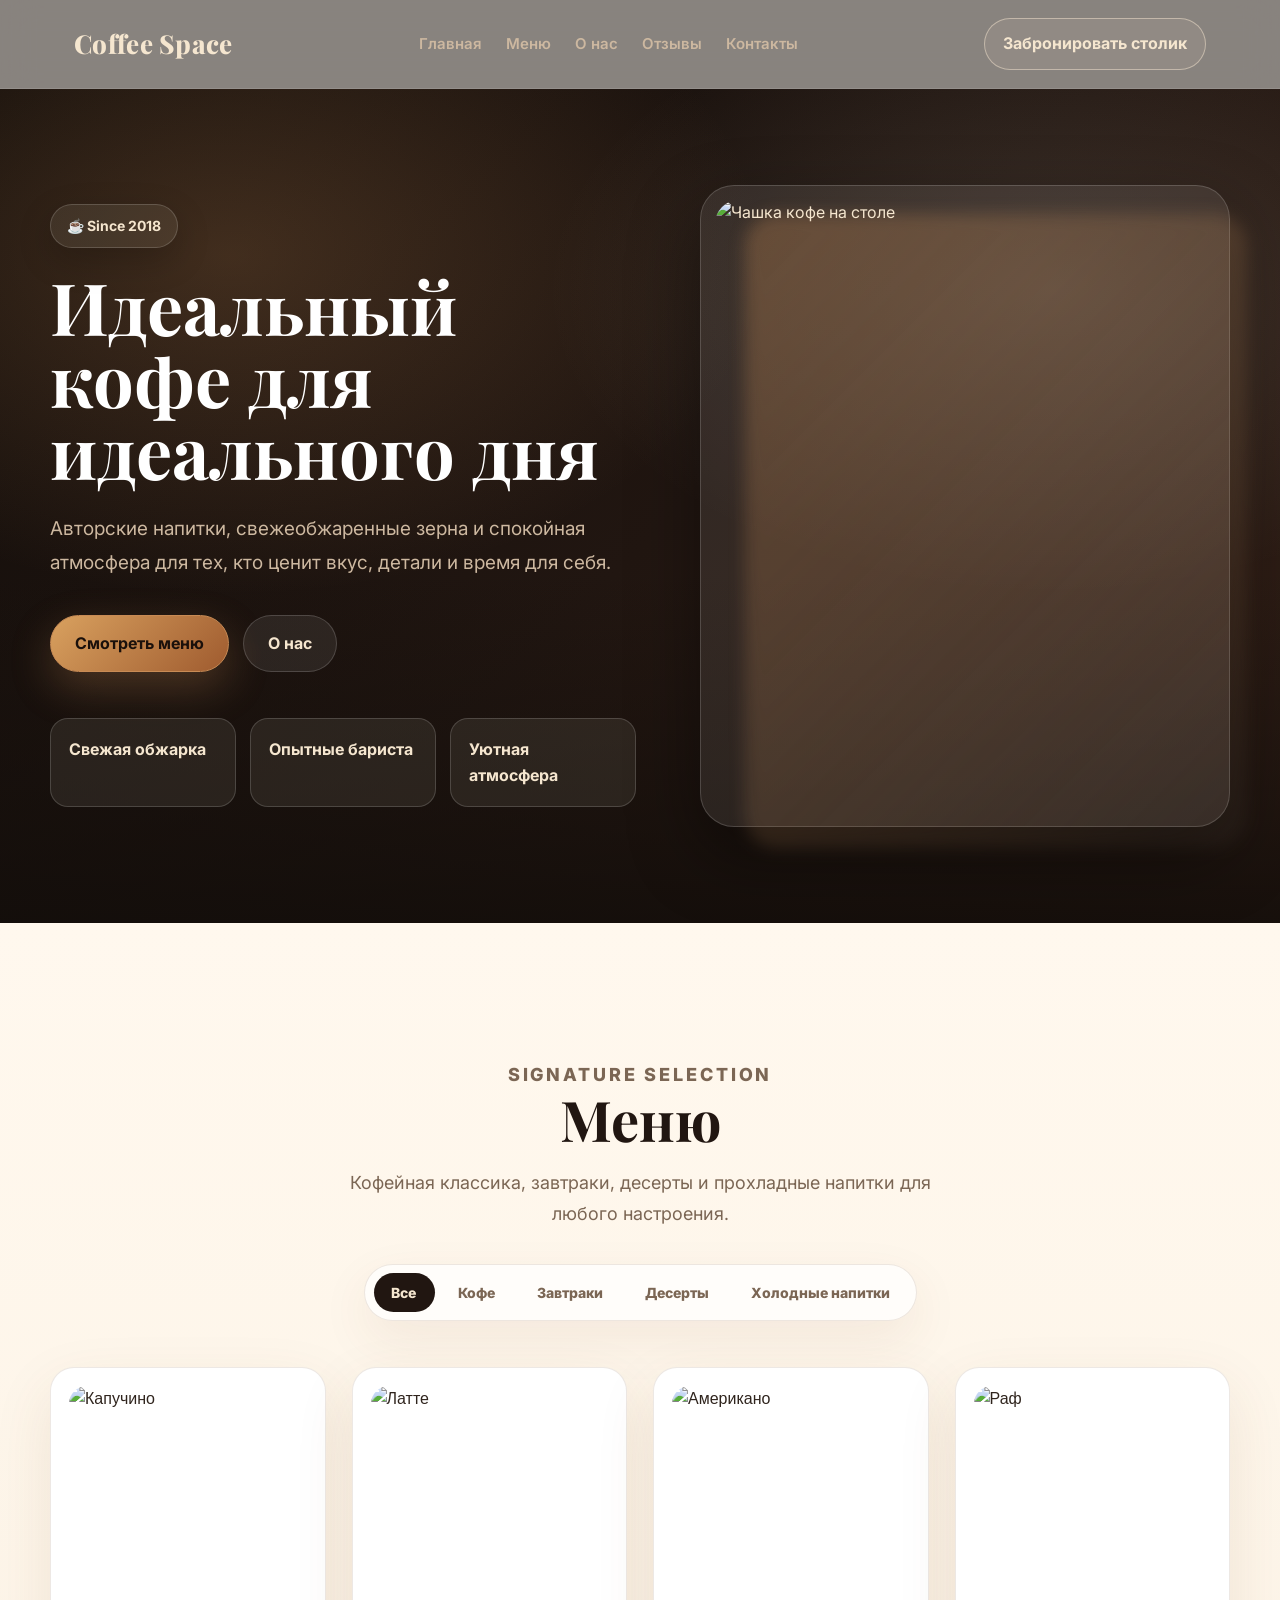
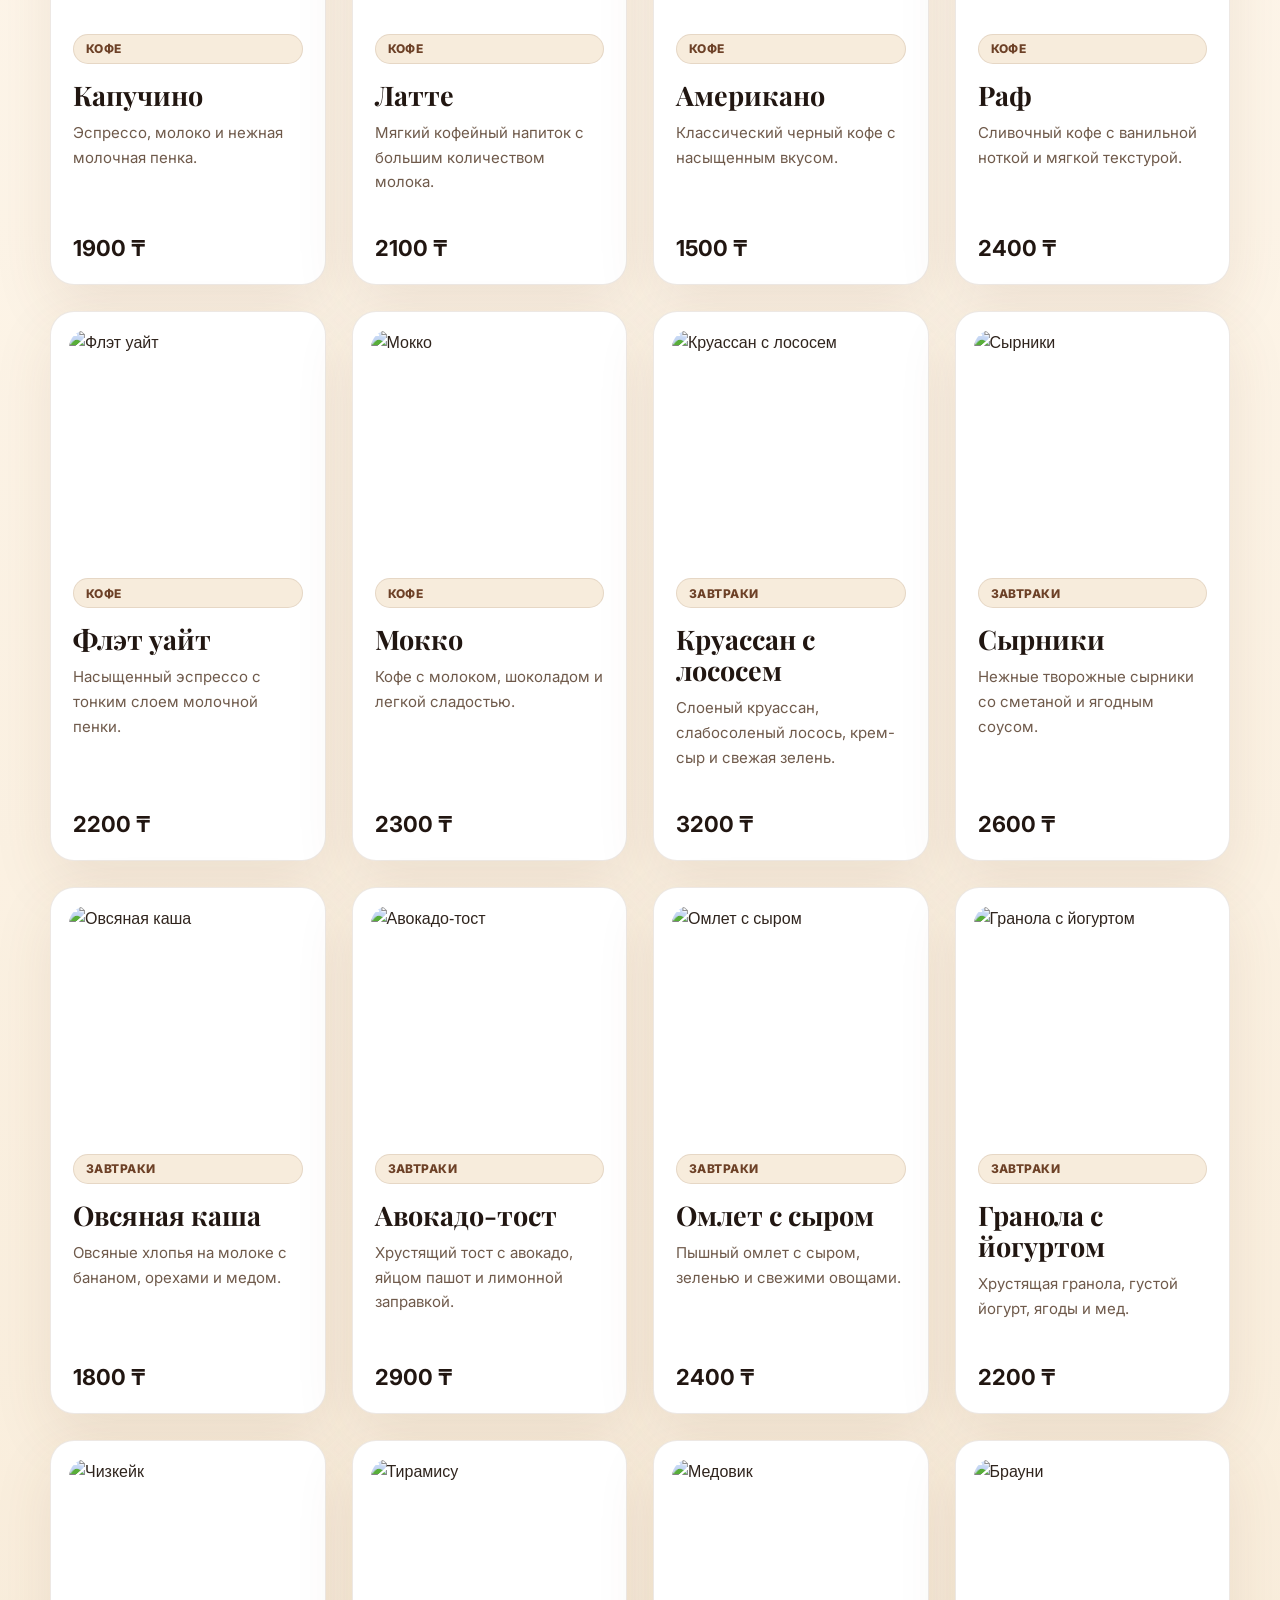
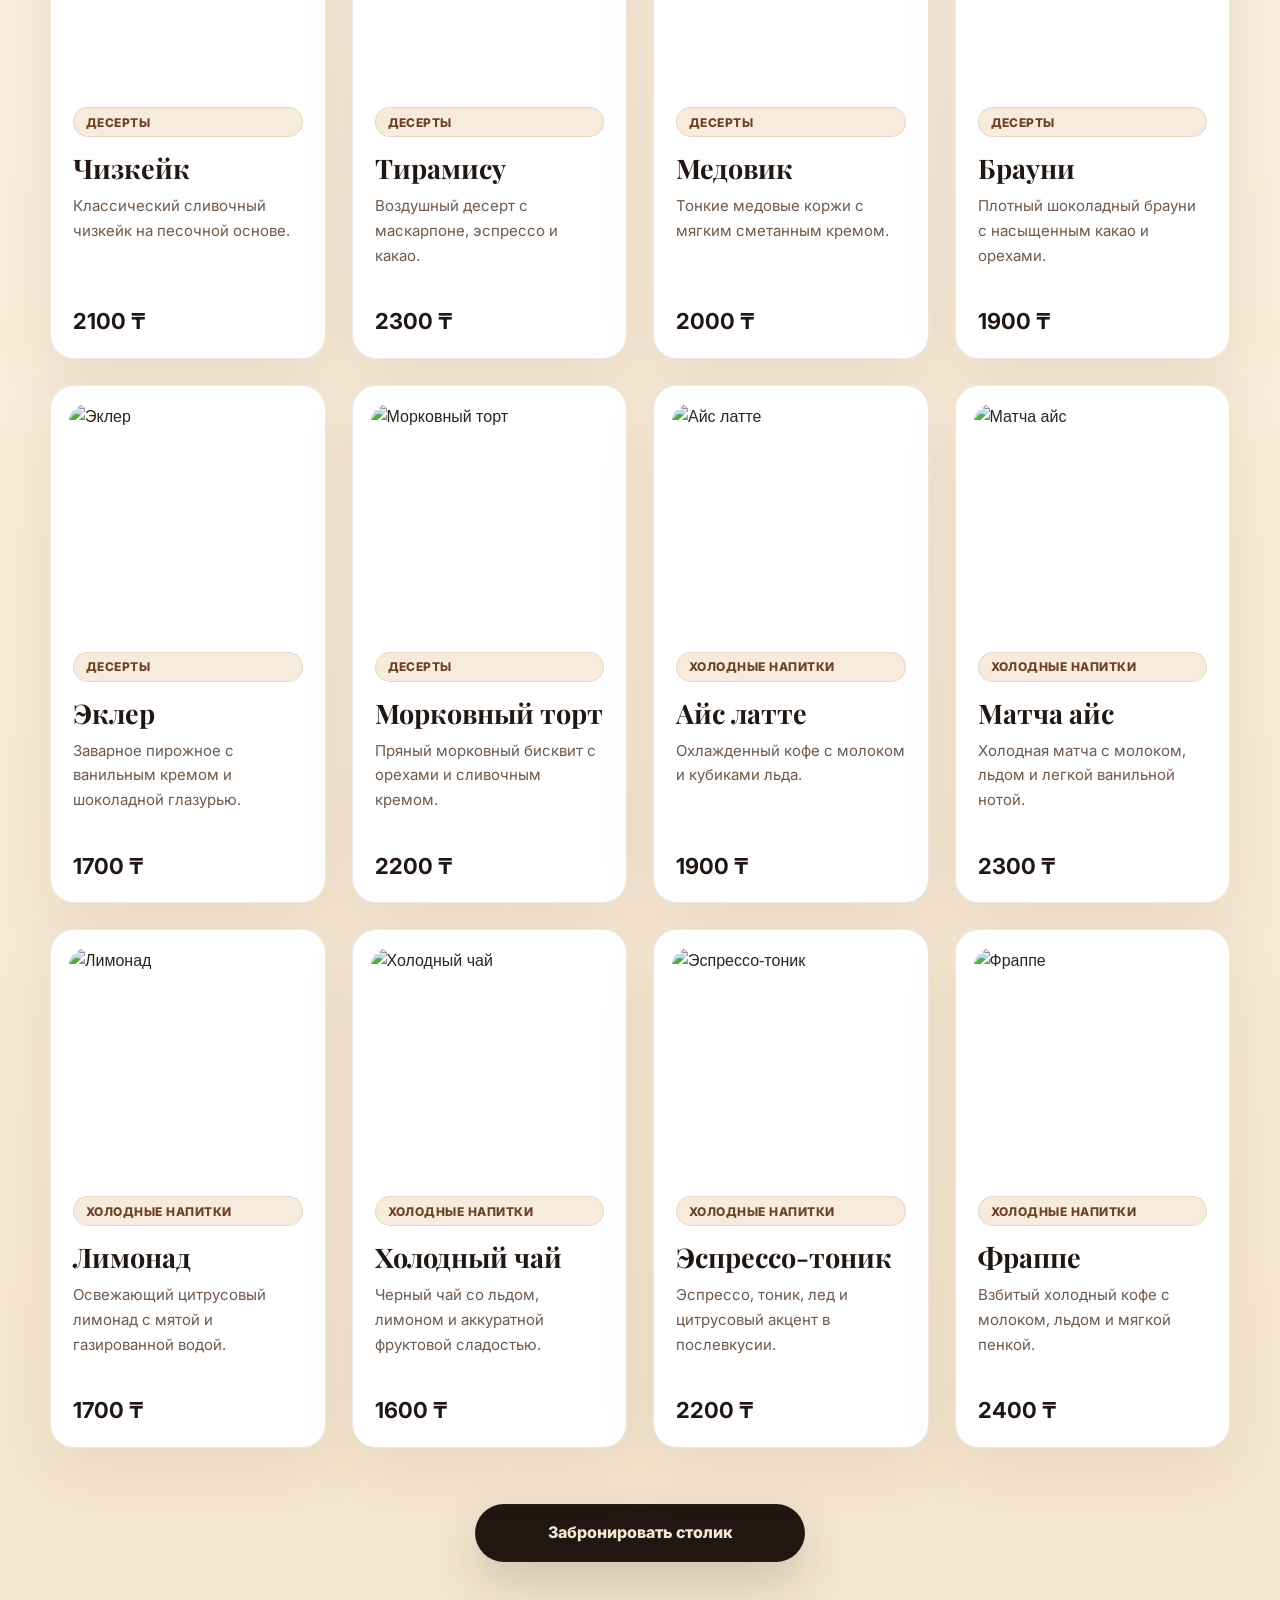
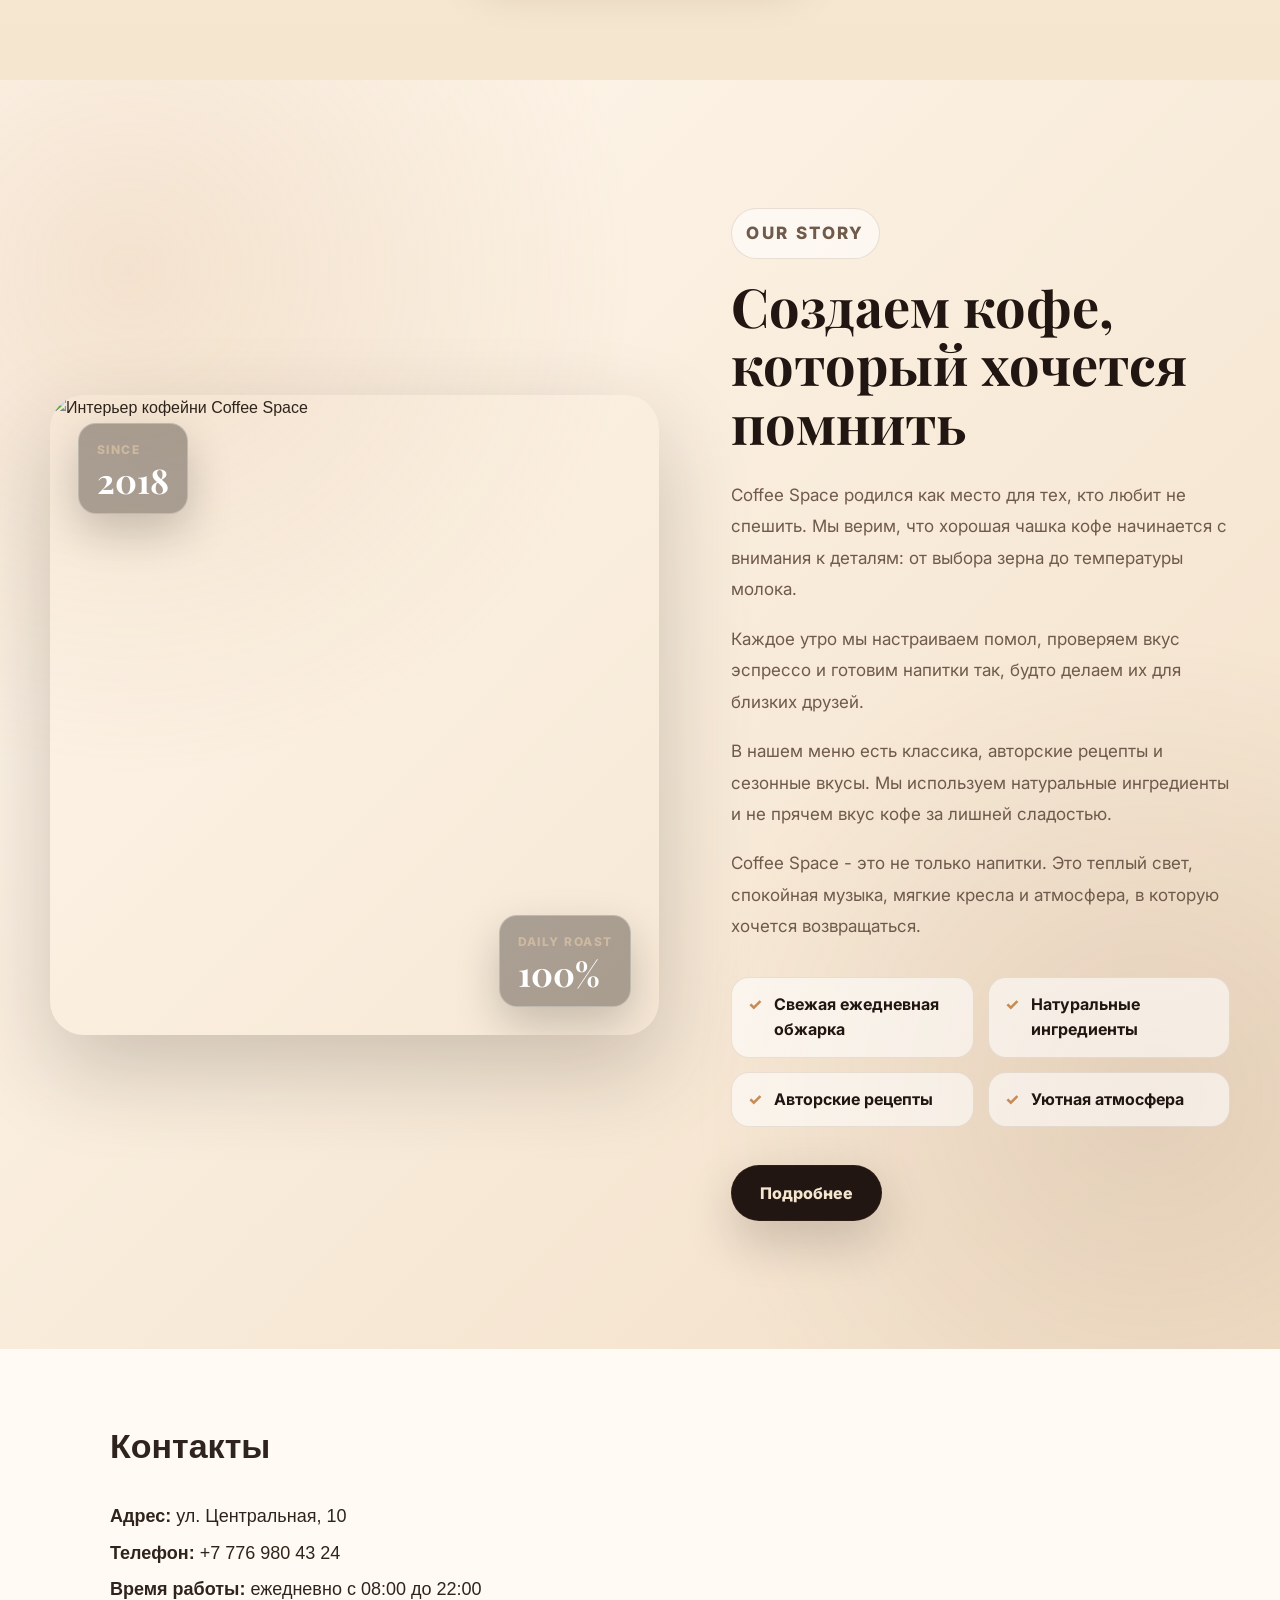
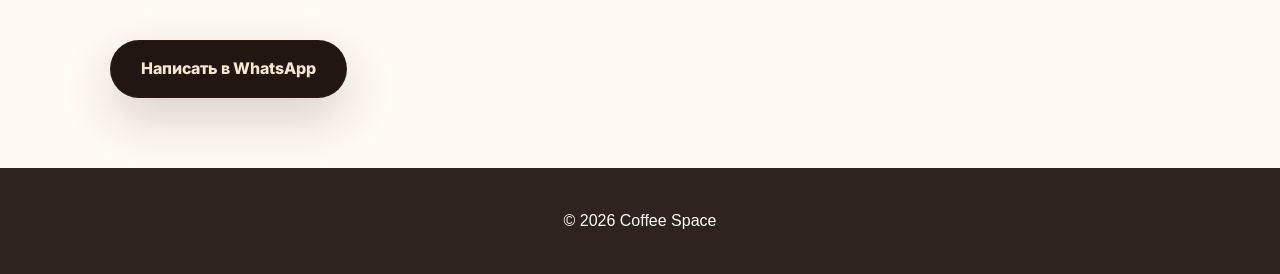
==== index.html @ 5233fd5f "Сделал адаптивную версию" ====
<!DOCTYPE html>
<html lang="ru">
<head>
  <meta charset="UTF-8">
  <meta name="viewport" content="width=device-width, initial-scale=1.0">
  <title>Coffee Space - кофейня</title>
  <link rel="preconnect" href="https://fonts.googleapis.com">
  <link rel="preconnect" href="https://fonts.gstatic.com" crossorigin>
  <link href="https://fonts.googleapis.com/css2?family=Inter:wght@400;500;600;700;800&family=Playfair+Display:wght@700;800&display=swap" rel="stylesheet">
  <link rel="stylesheet" href="style.css">
</head>
<body>
  <header class="header">
    <nav class="nav">
      <a class="logo" href="#home">Coffee Space</a>
      <button class="nav-toggle" type="button" aria-label="Открыть меню" aria-expanded="false">
        <span></span>
        <span></span>
        <span></span>
      </button>
      <div class="nav-links">
        <a href="#home">Главная</a>
        <a href="#menu">Меню</a>
        <a href="#about">О нас</a>
        <a href="#reviews">Отзывы</a>
        <a href="#contacts">Контакты</a>
      </div>
      <a class="nav-button" href="#contacts" data-whatsapp-reservation>Забронировать столик</a>
    </nav>
  </header>

  <main>
    <section class="hero" id="home">
      <div class="hero-content">
        <div class="hero-copy">
          <p class="hero-label">☕ Since 2018</p>
          <h1>Идеальный кофе для идеального дня</h1>
          <p class="hero-text">
            Авторские напитки, свежеобжаренные зерна и спокойная атмосфера для тех,
            кто ценит вкус, детали и время для себя.
          </p>
          <div class="hero-actions">
            <a class="button button-primary" href="#menu">Смотреть меню</a>
            <a class="button button-secondary" href="#about">О нас</a>
          </div>

          <div class="hero-features">
            <span>Свежая обжарка</span>
            <span>Опытные бариста</span>
            <span>Уютная атмосфера</span>
          </div>
        </div>

        <div class="hero-photo-wrap">
          <img
            class="hero-photo"
            src="https://images.unsplash.com/photo-1514432324607-a09d9b4aefdd?auto=format&fit=crop&w=900&q=80"
            alt="Чашка кофе на столе"
          >
        </div>
      </div>
    </section>

    <section class="section menu-section" id="menu">
      <div class="menu-heading">
        <p class="menu-eyebrow">Signature selection</p>
        <h2>Меню</h2>
        <p>
          Кофейная классика, завтраки, десерты и прохладные напитки для любого настроения.
        </p>
      </div>

      <div class="menu-filter" aria-label="Категории меню">
        <span class="filter-indicator" aria-hidden="true"></span>
        <button class="filter-button active" type="button" data-filter="all">Все</button>
        <button class="filter-button" type="button" data-filter="coffee">Кофе</button>
        <button class="filter-button" type="button" data-filter="breakfast">Завтраки</button>
        <button class="filter-button" type="button" data-filter="desserts">Десерты</button>
        <button class="filter-button" type="button" data-filter="cold">Холодные напитки</button>
      </div>

      <div class="menu-grid">
        <article class="menu-card" data-category="coffee">
          <img src="https://images.pexels.com/photos/302899/pexels-photo-302899.jpeg?auto=compress&cs=tinysrgb&w=700&h=500&fit=crop" alt="Капучино">
          <span class="menu-badge">Кофе</span>
          <h3>Капучино</h3>
          <p>Эспрессо, молоко и нежная молочная пенка.</p>
          <div class="card-footer">
            <span class="price">1900 ₸</span>
          </div>
        </article>

        <article class="menu-card" data-category="coffee">
          <img src="https://images.pexels.com/photos/312418/pexels-photo-312418.jpeg?auto=compress&cs=tinysrgb&w=700&h=500&fit=crop" alt="Латте">
          <span class="menu-badge">Кофе</span>
          <h3>Латте</h3>
          <p>Мягкий кофейный напиток с большим количеством молока.</p>
          <div class="card-footer">
            <span class="price">2100 ₸</span>
          </div>
        </article>

        <article class="menu-card" data-category="coffee">
          <img src="https://images.pexels.com/photos/977876/pexels-photo-977876.jpeg?auto=compress&cs=tinysrgb&w=700&h=500&fit=crop" alt="Американо">
          <span class="menu-badge">Кофе</span>
          <h3>Американо</h3>
          <p>Классический черный кофе с насыщенным вкусом.</p>
          <div class="card-footer">
            <span class="price">1500 ₸</span>
          </div>
        </article>

        <article class="menu-card" data-category="coffee">
          <img src="https://images.pexels.com/photos/374885/pexels-photo-374885.jpeg?auto=compress&cs=tinysrgb&w=700&h=500&fit=crop" alt="Раф">
          <span class="menu-badge">Кофе</span>
          <h3>Раф</h3>
          <p>Сливочный кофе с ванильной ноткой и мягкой текстурой.</p>
          <div class="card-footer">
            <span class="price">2400 ₸</span>
          </div>
        </article>

        <article class="menu-card" data-category="coffee">
          <img src="https://images.pexels.com/photos/2396220/pexels-photo-2396220.jpeg?auto=compress&cs=tinysrgb&w=700&h=500&fit=crop" alt="Флэт уайт">
          <span class="menu-badge">Кофе</span>
          <h3>Флэт уайт</h3>
          <p>Насыщенный эспрессо с тонким слоем молочной пенки.</p>
          <div class="card-footer">
            <span class="price">2200 ₸</span>
          </div>
        </article>

        <article class="menu-card" data-category="coffee">
          <img src="https://images.pexels.com/photos/434213/pexels-photo-434213.jpeg?auto=compress&cs=tinysrgb&w=700&h=500&fit=crop" alt="Мокко">
          <span class="menu-badge">Кофе</span>
          <h3>Мокко</h3>
          <p>Кофе с молоком, шоколадом и легкой сладостью.</p>
          <div class="card-footer">
            <span class="price">2300 ₸</span>
          </div>
        </article>

        <article class="menu-card" data-category="breakfast">
          <img src="https://images.pexels.com/photos/566566/pexels-photo-566566.jpeg?auto=compress&cs=tinysrgb&w=700&h=500&fit=crop" alt="Круассан с лососем">
          <span class="menu-badge">Завтраки</span>
          <h3>Круассан с лососем</h3>
          <p>Слоеный круассан, слабосоленый лосось, крем-сыр и свежая зелень.</p>
          <div class="card-footer">
            <span class="price">3200 ₸</span>
          </div>
        </article>

        <article class="menu-card" data-category="breakfast">
          <img src="https://images.pexels.com/photos/376464/pexels-photo-376464.jpeg?auto=compress&cs=tinysrgb&w=700&h=500&fit=crop" alt="Сырники">
          <span class="menu-badge">Завтраки</span>
          <h3>Сырники</h3>
          <p>Нежные творожные сырники со сметаной и ягодным соусом.</p>
          <div class="card-footer">
            <span class="price">2600 ₸</span>
          </div>
        </article>

        <article class="menu-card" data-category="breakfast">
          <img src="https://images.pexels.com/photos/1640774/pexels-photo-1640774.jpeg?auto=compress&cs=tinysrgb&w=700&h=500&fit=crop" alt="Овсяная каша">
          <span class="menu-badge">Завтраки</span>
          <h3>Овсяная каша</h3>
          <p>Овсяные хлопья на молоке с бананом, орехами и медом.</p>
          <div class="card-footer">
            <span class="price">1800 ₸</span>
          </div>
        </article>

        <article class="menu-card" data-category="breakfast">
          <img src="https://images.pexels.com/photos/1099680/pexels-photo-1099680.jpeg?auto=compress&cs=tinysrgb&w=700&h=500&fit=crop" alt="Авокадо-тост">
          <span class="menu-badge">Завтраки</span>
          <h3>Авокадо-тост</h3>
          <p>Хрустящий тост с авокадо, яйцом пашот и лимонной заправкой.</p>
          <div class="card-footer">
            <span class="price">2900 ₸</span>
          </div>
        </article>

        <article class="menu-card" data-category="breakfast">
          <img src="https://images.pexels.com/photos/6294248/pexels-photo-6294248.jpeg?auto=compress&cs=tinysrgb&w=700&h=500&fit=crop" alt="Омлет с сыром">
          <span class="menu-badge">Завтраки</span>
          <h3>Омлет с сыром</h3>
          <p>Пышный омлет с сыром, зеленью и свежими овощами.</p>
          <div class="card-footer">
            <span class="price">2400 ₸</span>
          </div>
        </article>

        <article class="menu-card" data-category="breakfast">
          <img src="https://images.pexels.com/photos/1092730/pexels-photo-1092730.jpeg?auto=compress&cs=tinysrgb&w=700&h=500&fit=crop" alt="Гранола с йогуртом">
          <span class="menu-badge">Завтраки</span>
          <h3>Гранола с йогуртом</h3>
          <p>Хрустящая гранола, густой йогурт, ягоды и мед.</p>
          <div class="card-footer">
            <span class="price">2200 ₸</span>
          </div>
        </article>

        <article class="menu-card" data-category="desserts">
          <img src="https://images.pexels.com/photos/1126359/pexels-photo-1126359.jpeg?auto=compress&cs=tinysrgb&w=700&h=500&fit=crop" alt="Чизкейк">
          <span class="menu-badge">Десерты</span>
          <h3>Чизкейк</h3>
          <p>Классический сливочный чизкейк на песочной основе.</p>
          <div class="card-footer">
            <span class="price">2100 ₸</span>
          </div>
        </article>

        <article class="menu-card" data-category="desserts">
          <img src="https://images.pexels.com/photos/6880219/pexels-photo-6880219.jpeg?auto=compress&cs=tinysrgb&w=700&h=500&fit=crop" alt="Тирамису">
          <span class="menu-badge">Десерты</span>
          <h3>Тирамису</h3>
          <p>Воздушный десерт с маскарпоне, эспрессо и какао.</p>
          <div class="card-footer">
            <span class="price">2300 ₸</span>
          </div>
        </article>

        <article class="menu-card" data-category="desserts">
          <img src="https://images.pexels.com/photos/291528/pexels-photo-291528.jpeg?auto=compress&cs=tinysrgb&w=700&h=500&fit=crop" alt="Медовик">
          <span class="menu-badge">Десерты</span>
          <h3>Медовик</h3>
          <p>Тонкие медовые коржи с мягким сметанным кремом.</p>
          <div class="card-footer">
            <span class="price">2000 ₸</span>
          </div>
        </article>

        <article class="menu-card" data-category="desserts">
          <img src="https://images.pexels.com/photos/45202/brownie-dessert-cake-sweet-45202.jpeg?auto=compress&cs=tinysrgb&w=700&h=500&fit=crop" alt="Брауни">
          <span class="menu-badge">Десерты</span>
          <h3>Брауни</h3>
          <p>Плотный шоколадный брауни с насыщенным какао и орехами.</p>
          <div class="card-footer">
            <span class="price">1900 ₸</span>
          </div>
        </article>

        <article class="menu-card" data-category="desserts">
          <img src="https://images.pexels.com/photos/372851/pexels-photo-372851.jpeg?auto=compress&cs=tinysrgb&w=700&h=500&fit=crop" alt="Эклер">
          <span class="menu-badge">Десерты</span>
          <h3>Эклер</h3>
          <p>Заварное пирожное с ванильным кремом и шоколадной глазурью.</p>
          <div class="card-footer">
            <span class="price">1700 ₸</span>
          </div>
        </article>

        <article class="menu-card" data-category="desserts">
          <img src="https://images.pexels.com/photos/4110008/pexels-photo-4110008.jpeg?auto=compress&cs=tinysrgb&w=700&h=500&fit=crop" alt="Морковный торт">
          <span class="menu-badge">Десерты</span>
          <h3>Морковный торт</h3>
          <p>Пряный морковный бисквит с орехами и сливочным кремом.</p>
          <div class="card-footer">
            <span class="price">2200 ₸</span>
          </div>
        </article>

        <article class="menu-card" data-category="cold">
          <img src="https://images.pexels.com/photos/2615323/pexels-photo-2615323.jpeg?auto=compress&cs=tinysrgb&w=700&h=500&fit=crop" alt="Айс латте">
          <span class="menu-badge">Холодные напитки</span>
          <h3>Айс латте</h3>
          <p>Охлажденный кофе с молоком и кубиками льда.</p>
          <div class="card-footer">
            <span class="price">1900 ₸</span>
          </div>
        </article>

        <article class="menu-card" data-category="cold">
          <img src="https://images.pexels.com/photos/5946971/pexels-photo-5946971.jpeg?auto=compress&cs=tinysrgb&w=700&h=500&fit=crop" alt="Матча айс">
          <span class="menu-badge">Холодные напитки</span>
          <h3>Матча айс</h3>
          <p>Холодная матча с молоком, льдом и легкой ванильной нотой.</p>
          <div class="card-footer">
            <span class="price">2300 ₸</span>
          </div>
        </article>

        <article class="menu-card" data-category="cold">
          <img src="https://images.pexels.com/photos/96974/pexels-photo-96974.jpeg?auto=compress&cs=tinysrgb&w=700&h=500&fit=crop" alt="Лимонад">
          <span class="menu-badge">Холодные напитки</span>
          <h3>Лимонад</h3>
          <p>Освежающий цитрусовый лимонад с мятой и газированной водой.</p>
          <div class="card-footer">
            <span class="price">1700 ₸</span>
          </div>
        </article>

        <article class="menu-card" data-category="cold">
          <img src="https://images.pexels.com/photos/1793035/pexels-photo-1793035.jpeg?auto=compress&cs=tinysrgb&w=700&h=500&fit=crop" alt="Холодный чай">
          <span class="menu-badge">Холодные напитки</span>
          <h3>Холодный чай</h3>
          <p>Черный чай со льдом, лимоном и аккуратной фруктовой сладостью.</p>
          <div class="card-footer">
            <span class="price">1600 ₸</span>
          </div>
        </article>

        <article class="menu-card" data-category="cold">
          <img src="https://images.pexels.com/photos/6207309/pexels-photo-6207309.jpeg?auto=compress&cs=tinysrgb&w=700&h=500&fit=crop" alt="Эспрессо-тоник">
          <span class="menu-badge">Холодные напитки</span>
          <h3>Эспрессо-тоник</h3>
          <p>Эспрессо, тоник, лед и цитрусовый акцент в послевкусии.</p>
          <div class="card-footer">
            <span class="price">2200 ₸</span>
          </div>
        </article>

        <article class="menu-card" data-category="cold">
          <img src="https://images.pexels.com/photos/1193335/pexels-photo-1193335.jpeg?auto=compress&cs=tinysrgb&w=700&h=500&fit=crop" alt="Фраппе">
          <span class="menu-badge">Холодные напитки</span>
          <h3>Фраппе</h3>
          <p>Взбитый холодный кофе с молоком, льдом и мягкой пенкой.</p>
          <div class="card-footer">
            <span class="price">2400 ₸</span>
          </div>
        </article>
      </div>

      <div class="menu-more">
        <a class="menu-more-button" href="#contacts" data-whatsapp-reservation>Забронировать столик</a>
      </div>
    </section>

    <section class="section about" id="about">
      <div class="about-inner">
        <div class="about-media">
          <img
            src="https://images.unsplash.com/photo-1501339847302-ac426a4a7cbb?auto=format&fit=crop&w=1100&q=80"
            alt="Интерьер кофейни Coffee Space"
          >
          <div class="about-card about-card-top">
            <span>Since</span>
            <strong>2018</strong>
          </div>
          <div class="about-card about-card-bottom">
            <span>Daily roast</span>
            <strong>100%</strong>
          </div>
        </div>

        <div class="about-content">
          <p class="about-eyebrow">Our Story</p>
          <h2>Создаем кофе,<br>который хочется помнить</h2>
          <p>
            Coffee Space родился как место для тех, кто любит не спешить.
            Мы верим, что хорошая чашка кофе начинается с внимания к деталям:
            от выбора зерна до температуры молока.
          </p>
          <p>
            Каждое утро мы настраиваем помол, проверяем вкус эспрессо и готовим
            напитки так, будто делаем их для близких друзей.
          </p>
          <p>
            В нашем меню есть классика, авторские рецепты и сезонные вкусы.
            Мы используем натуральные ингредиенты и не прячем вкус кофе за лишней сладостью.
          </p>
          <p>
            Coffee Space - это не только напитки. Это теплый свет, спокойная музыка,
            мягкие кресла и атмосфера, в которую хочется возвращаться.
          </p>

          <ul class="about-list">
            <li>Свежая ежедневная обжарка</li>
            <li>Натуральные ингредиенты</li>
            <li>Авторские рецепты</li>
            <li>Уютная атмосфера</li>
          </ul>

          <a class="about-button" href="#contacts">Подробнее</a>
        </div>
      </div>
    </section>

    <section class="section contacts" id="contacts">
      <h2>Контакты</h2>
      <p><strong>Адрес:</strong> ул. Центральная, 10</p>
      <p><strong>Телефон:</strong> +7 776 980 43 24</p>
      <p><strong>Время работы:</strong> ежедневно с 08:00 до 22:00</p>
      <a class="whatsapp-button" href="#" data-whatsapp-contact>Написать в WhatsApp</a>
    </section>
  </main>

  <footer class="footer">
    <p>© 2026 Coffee Space</p>
  </footer>

  <script src="script.js"></script>
</body>
</html>
---- style.css ----
:root {
  --coffee-black: #120d0a;
  --coffee-dark: #211611;
  --coffee-brown: #6d4127;
  --coffee-caramel: #c88b55;
  --coffee-cream: #f5e6cf;
  --coffee-muted: #cdb8a0;
  --glass-bg: rgba(255, 245, 230, 0.08);
  --glass-border: rgba(255, 255, 255, 0.16);
  --shadow-luxury: 0 28px 70px rgba(0, 0, 0, 0.42);
}

* {
  box-sizing: border-box;
}

html {
  scroll-behavior: smooth;
  overflow-x: hidden;
}

body {
  margin: 0;
  font-family: Arial, sans-serif;
  color: #2f241d;
  background-color: #fffaf3;
  line-height: 1.6;
  overflow-x: hidden;
}

a {
  color: inherit;
  text-decoration: none;
}

.header {
  position: sticky;
  top: 0;
  z-index: 20;
  background-color: rgba(18, 13, 10, 0.5);
  border-bottom: 1px solid rgba(255, 255, 255, 0.1);
  backdrop-filter: blur(18px);
  -webkit-backdrop-filter: blur(18px);
}

.nav {
  max-width: 1180px;
  margin: 0 auto;
  padding: 18px 24px;
  display: flex;
  align-items: center;
  justify-content: space-between;
  gap: 24px;
  font-family: "Inter", Arial, sans-serif;
  color: var(--coffee-cream);
}

.logo {
  font-family: "Playfair Display", Georgia, serif;
  font-size: 26px;
  font-weight: 800;
  letter-spacing: 0.3px;
  white-space: nowrap;
}

.nav-links {
  display: flex;
  align-items: center;
  gap: 24px;
  color: var(--coffee-muted);
  font-size: 15px;
  font-weight: 600;
}

.nav-toggle {
  display: none;
  width: 44px;
  height: 44px;
  border: 1px solid rgba(245, 230, 207, 0.42);
  border-radius: 14px;
  background-color: rgba(245, 230, 207, 0.08);
  color: var(--coffee-cream);
  cursor: pointer;
}

.nav-toggle span {
  display: block;
  width: 18px;
  height: 2px;
  margin: 4px auto;
  border-radius: 999px;
  background-color: currentColor;
  transition: transform 250ms, opacity 250ms;
}

.nav.is-open .nav-toggle span:nth-child(1) {
  transform: translateY(6px) rotate(45deg);
}

.nav.is-open .nav-toggle span:nth-child(2) {
  opacity: 0;
}

.nav.is-open .nav-toggle span:nth-child(3) {
  transform: translateY(-6px) rotate(-45deg);
}

.nav-links a,
.nav-button {
  transition: color 0.25s, border-color 0.25s, background-color 0.25s, transform 0.25s;
}

.nav-links a:hover {
  color: white;
}

.nav-button {
  padding: 12px 18px;
  border: 1px solid rgba(245, 230, 207, 0.5);
  border-radius: 999px;
  background-color: rgba(245, 230, 207, 0.08);
  color: var(--coffee-cream);
  font-weight: 700;
  white-space: nowrap;
}

.nav-button:hover {
  border-color: var(--coffee-caramel);
  background-color: rgba(200, 139, 85, 0.18);
  transform: translateY(-2px);
}

.hero {
  position: relative;
  min-height: calc(100vh - 72px);
  overflow: hidden;
  display: grid;
  align-items: center;
  padding: 96px 24px;
  background:
    radial-gradient(ellipse at 18% 20%, rgba(200, 139, 85, 0.24), transparent 36%),
    radial-gradient(ellipse at 82% 24%, rgba(245, 230, 207, 0.13), transparent 34%),
    linear-gradient(135deg, var(--coffee-black), var(--coffee-dark) 52%, #321f16);
  color: var(--coffee-cream);
  font-family: "Inter", Arial, sans-serif;
}

.hero::after {
  content: "";
  position: absolute;
  inset: auto 0 0;
  height: 42%;
  background: linear-gradient(180deg, transparent, rgba(18, 13, 10, 0.86));
  pointer-events: none;
}

.hero-content {
  position: relative;
  z-index: 1;
  width: 100%;
  max-width: 1180px;
  margin: 0 auto;
  display: grid;
  grid-template-columns: minmax(0, 1.05fr) minmax(320px, 0.95fr);
  align-items: center;
  gap: 64px;
  animation: heroFadeIn 0.9s ease-out both;
}

.hero-copy {
  max-width: 640px;
}

.hero-label {
  display: inline-flex;
  align-items: center;
  margin: 0 0 22px;
  padding: 10px 16px;
  border: 1px solid var(--glass-border);
  border-radius: 999px;
  background-color: var(--glass-bg);
  box-shadow: 0 12px 35px rgba(0, 0, 0, 0.2);
  backdrop-filter: blur(14px);
  -webkit-backdrop-filter: blur(14px);
  color: var(--coffee-cream);
  font-size: 14px;
  font-weight: 700;
}

.hero h1 {
  margin: 0;
  color: white;
  font-family: "Playfair Display", Georgia, serif;
  font-size: 72px;
  line-height: 1;
  letter-spacing: 0;
}

.hero-text {
  max-width: 580px;
  margin: 26px 0 34px;
  color: var(--coffee-muted);
  font-size: 19px;
  line-height: 1.8;
}

.hero-actions {
  display: flex;
  flex-wrap: wrap;
  gap: 14px;
}

.button,
.button-primary,
.button-secondary {
  display: inline-block;
  border-radius: 999px;
  font: inherit;
  font-weight: 700;
  transition: background-color 0.25s, border-color 0.25s, box-shadow 0.25s, transform 0.25s;
}

.button {
  padding: 15px 24px;
}

.button-primary {
  border: 1px solid var(--coffee-caramel);
  background: linear-gradient(135deg, #d9a15f, #9f5b2f);
  color: #1a100b;
  box-shadow: 0 16px 42px rgba(200, 139, 85, 0.28);
}

.button-secondary {
  border: 1px solid var(--glass-border);
  background-color: rgba(255, 255, 255, 0.08);
  color: var(--coffee-cream);
  backdrop-filter: blur(14px);
  -webkit-backdrop-filter: blur(14px);
}

.button:hover {
  transform: translateY(-2px);
}

.button-primary:hover {
  box-shadow: 0 20px 54px rgba(200, 139, 85, 0.36);
}

.button-secondary:hover {
  border-color: rgba(245, 230, 207, 0.42);
  background-color: rgba(255, 255, 255, 0.14);
}

.hero-features {
  display: grid;
  grid-template-columns: repeat(3, minmax(0, 1fr));
  gap: 14px;
  margin-top: 46px;
}

.hero-features span {
  min-height: 78px;
  padding: 18px;
  border: 1px solid var(--glass-border);
  border-radius: 18px;
  background-color: var(--glass-bg);
  color: var(--coffee-cream);
  font-weight: 700;
  backdrop-filter: blur(14px);
  -webkit-backdrop-filter: blur(14px);
}

.hero-photo-wrap {
  position: relative;
  padding: 14px;
  border: 1px solid var(--glass-border);
  border-radius: 34px;
  background-color: rgba(255, 255, 255, 0.08);
  box-shadow: var(--shadow-luxury);
  backdrop-filter: blur(16px);
  -webkit-backdrop-filter: blur(16px);
}

.hero-photo-wrap::before {
  content: "";
  position: absolute;
  inset: 28px -18px -22px 44px;
  z-index: -1;
  border-radius: 32px;
  background: linear-gradient(135deg, rgba(200, 139, 85, 0.32), rgba(245, 230, 207, 0.04));
  filter: blur(8px);
}

.hero-photo {
  display: block;
  width: 100%;
  height: min(620px, 68vh);
  object-fit: cover;
  border-radius: 24px;
}

@keyframes heroFadeIn {
  from {
    opacity: 0;
    transform: translateY(28px);
  }

  to {
    opacity: 1;
    transform: translateY(0);
  }
}

.section {
  max-width: 1100px;
  margin: 0 auto;
  padding: 70px 20px;
}

.section h2 {
  margin: 0 0 28px;
  font-size: 34px;
}

.menu-section {
  max-width: none;
  padding: 118px 24px;
  background:
    linear-gradient(180deg, #fff8ee 0%, var(--coffee-cream) 100%);
}

.menu-heading {
  max-width: 760px;
  margin: 0 auto 34px;
  text-align: center;
}

.menu-eyebrow {
  margin: 0 0 12px;
  color: var(--coffee-caramel);
  font-family: "Inter", Arial, sans-serif;
  font-size: 13px;
  font-weight: 800;
  letter-spacing: 0.16em;
  text-transform: uppercase;
}

.menu-heading h2 {
  margin: 0;
  color: var(--coffee-dark);
  font-family: "Playfair Display", Georgia, serif;
  font-size: 56px;
  line-height: 1.05;
}

.menu-heading p {
  max-width: 620px;
  margin: 18px auto 0;
  color: #7b6654;
  font-family: "Inter", Arial, sans-serif;
  font-size: 18px;
  line-height: 1.75;
}

.menu-filter {
  position: relative;
  width: fit-content;
  max-width: 100%;
  margin: 0 auto 46px;
  padding: 8px;
  display: flex;
  flex-wrap: wrap;
  justify-content: center;
  gap: 6px;
  border: 1px solid rgba(109, 65, 39, 0.12);
  border-radius: 999px;
  background-color: rgba(255, 255, 255, 0.72);
  box-shadow: 0 18px 50px rgba(109, 65, 39, 0.08);
}

.filter-indicator {
  position: absolute;
  top: 8px;
  left: 0;
  z-index: 0;
  width: 0;
  height: calc(100% - 16px);
  border-radius: 999px;
  background-color: var(--coffee-dark);
  transition: transform 320ms cubic-bezier(0.22, 1, 0.36, 1), width 320ms cubic-bezier(0.22, 1, 0.36, 1);
  pointer-events: none;
}

.filter-button {
  position: relative;
  z-index: 1;
  border: 0;
  border-radius: 999px;
  padding: 11px 18px;
  background-color: transparent;
  color: #7b6654;
  font-family: "Inter", Arial, sans-serif;
  font-size: 14px;
  font-weight: 800;
  cursor: pointer;
  transition: background-color 250ms, color 250ms, transform 250ms;
}

.filter-button:hover,
.filter-button.active {
  color: var(--coffee-cream);
}

.filter-button:hover {
  transform: translateY(-1px);
}

.menu-grid {
  max-width: 1180px;
  margin: 0 auto;
  display: grid;
  grid-template-columns: repeat(4, 1fr);
  gap: 26px;
}

.menu-card {
  position: relative;
  overflow: hidden;
  padding: 18px;
  display: flex;
  flex-direction: column;
  opacity: 1;
  transform: translateY(0);
  border: 1px solid rgba(109, 65, 39, 0.12);
  border-radius: 24px;
  background-color: white;
  box-shadow: 0 22px 60px rgba(109, 65, 39, 0.1);
  transition: opacity 300ms, box-shadow 250ms, transform 300ms, border-color 250ms;
}

.menu-card:hover {
  border-color: rgba(200, 139, 85, 0.58);
  box-shadow: 0 34px 90px rgba(109, 65, 39, 0.2), 0 0 0 4px rgba(200, 139, 85, 0.1);
  transform: translateY(-10px);
}

.menu-card.is-fading {
  opacity: 0;
  transform: translateY(12px);
  pointer-events: none;
}

.menu-card.is-hidden {
  display: none;
}

.menu-card img {
  display: block;
  width: 100%;
  height: 230px;
  object-fit: cover;
  border-radius: 18px;
  transition: transform 250ms;
}

.menu-card:hover img {
  transform: scale(1.045);
}

.menu-badge {
  display: inline-flex;
  align-items: center;
  min-height: 30px;
  margin: 18px 4px 0;
  padding: 0 12px;
  border: 1px solid rgba(109, 65, 39, 0.12);
  border-radius: 999px;
  background-color: #f7ecdc;
  color: var(--coffee-brown);
  font-family: "Inter", Arial, sans-serif;
  font-size: 12px;
  font-weight: 800;
  letter-spacing: 0.04em;
  text-transform: uppercase;
  transition: background-color 250ms, border-color 250ms, color 250ms;
}

.menu-card:hover .menu-badge {
  border-color: rgba(200, 139, 85, 0.42);
  background-color: rgba(200, 139, 85, 0.18);
  color: var(--coffee-dark);
}

.menu-card h3 {
  margin: 16px 4px 10px;
  color: var(--coffee-dark);
  font-family: "Playfair Display", Georgia, serif;
  font-size: 27px;
  line-height: 1.15;
}

.menu-card p {
  min-height: 52px;
  margin: 0 4px 28px;
  color: #6f5a4b;
  font-family: "Inter", Arial, sans-serif;
  font-size: 15px;
  line-height: 1.65;
}

.card-footer {
  display: flex;
  align-items: flex-start;
  flex-direction: column;
  gap: 6px;
  margin: auto 4px 0;
  padding-top: 8px;
}

.price {
  color: var(--coffee-dark);
  font-family: "Inter", Arial, sans-serif;
  font-size: 22px;
  font-weight: 700;
}

.menu-more {
  margin-top: 56px;
  display: flex;
  justify-content: center;
  text-align: center;
}

.menu-more-button {
  display: inline-flex;
  align-items: center;
  justify-content: center;
  width: min(100%, 330px);
  min-height: 58px;
  padding: 0 30px;
  border: 1px solid rgba(109, 65, 39, 0.16);
  border-radius: 999px;
  background-color: var(--coffee-dark);
  color: var(--coffee-cream);
  font-family: "Inter", Arial, sans-serif;
  font-weight: 800;
  box-shadow: 0 20px 50px rgba(33, 22, 17, 0.18);
  transition: background-color 250ms, box-shadow 250ms, transform 250ms;
}

.menu-more-button:hover {
  background-color: var(--coffee-brown);
  box-shadow: 0 26px 64px rgba(33, 22, 17, 0.24);
  transform: translateY(-3px);
}

.about {
  max-width: none;
  position: relative;
  overflow: hidden;
  padding: 128px 24px;
  background:
    radial-gradient(circle at 10% 15%, rgba(200, 139, 85, 0.18), transparent 32%),
    radial-gradient(circle at 90% 80%, rgba(109, 65, 39, 0.12), transparent 30%),
    linear-gradient(135deg, #fff8ee 0%, #f2dfc7 100%);
}

.about-inner {
  position: relative;
  z-index: 1;
  max-width: 1180px;
  margin: 0 auto;
  display: grid;
  grid-template-columns: 1.1fr 0.9fr;
  align-items: center;
  gap: 72px;
  animation: aboutFadeIn 0.9s ease-out both;
}

.about-media {
  position: relative;
  min-height: 640px;
  overflow: hidden;
  border-radius: 34px;
  box-shadow: 0 34px 90px rgba(47, 36, 29, 0.22);
}

.about-media img {
  display: block;
  width: 100%;
  height: 100%;
  min-height: 640px;
  object-fit: cover;
  transition: transform 250ms, filter 250ms;
}

.about-media:hover img {
  filter: saturate(1.08) contrast(1.04);
  transform: scale(1.04);
}

.about-card {
  position: absolute;
  padding: 16px 18px;
  border: 1px solid rgba(255, 255, 255, 0.28);
  border-radius: 18px;
  background-color: rgba(18, 13, 10, 0.34);
  color: white;
  font-family: "Inter", Arial, sans-serif;
  box-shadow: 0 18px 45px rgba(0, 0, 0, 0.2);
  backdrop-filter: blur(16px);
  -webkit-backdrop-filter: blur(16px);
}

.about-card span {
  display: block;
  color: var(--coffee-muted);
  font-size: 12px;
  font-weight: 800;
  letter-spacing: 0.12em;
  text-transform: uppercase;
}

.about-card strong {
  display: block;
  margin-top: 4px;
  font-family: "Playfair Display", Georgia, serif;
  font-size: 34px;
  line-height: 1;
}

.about-card-top {
  top: 28px;
  left: 28px;
}

.about-card-bottom {
  right: 28px;
  bottom: 28px;
}

.about-content {
  color: var(--coffee-dark);
}

.about-eyebrow {
  display: inline-flex;
  margin: 0 0 18px;
  padding: 9px 14px;
  border: 1px solid rgba(109, 65, 39, 0.14);
  border-radius: 999px;
  background-color: rgba(255, 255, 255, 0.55);
  color: var(--coffee-brown);
  font-family: "Inter", Arial, sans-serif;
  font-size: 13px;
  font-weight: 800;
  letter-spacing: 0.14em;
  text-transform: uppercase;
}

.about-content h2 {
  margin: 0 0 28px;
  color: var(--coffee-dark);
  font-family: "Playfair Display", Georgia, serif;
  font-size: 54px;
  line-height: 1.08;
}

.about-content p {
  margin: 0 0 18px;
  color: #6f5a4b;
  font-family: "Inter", Arial, sans-serif;
  font-size: 17px;
  line-height: 1.85;
}

.about-list {
  margin: 34px 0 0;
  padding: 0;
  display: grid;
  grid-template-columns: repeat(2, minmax(0, 1fr));
  gap: 14px;
  list-style: none;
}

.about-list li {
  position: relative;
  padding: 14px 16px 14px 42px;
  border: 1px solid rgba(109, 65, 39, 0.12);
  border-radius: 18px;
  background-color: rgba(255, 255, 255, 0.58);
  color: var(--coffee-dark);
  font-family: "Inter", Arial, sans-serif;
  font-weight: 700;
}

.about-list li::before {
  content: "✓";
  position: absolute;
  left: 16px;
  top: 14px;
  color: var(--coffee-caramel);
  font-weight: 800;
}

.about-button {
  display: inline-flex;
  align-items: center;
  justify-content: center;
  min-height: 56px;
  margin-top: 38px;
  padding: 0 28px;
  border: 1px solid rgba(109, 65, 39, 0.18);
  border-radius: 999px;
  background-color: var(--coffee-dark);
  color: var(--coffee-cream);
  font-family: "Inter", Arial, sans-serif;
  font-weight: 800;
  box-shadow: 0 20px 50px rgba(33, 22, 17, 0.2);
  transition: background-color 250ms, box-shadow 250ms, transform 250ms;
}

.about-button:hover {
  background-color: var(--coffee-brown);
  box-shadow: 0 26px 64px rgba(33, 22, 17, 0.26);
  transform: translateY(-3px);
}

@keyframes aboutFadeIn {
  from {
    opacity: 0;
    transform: translateY(28px);
  }

  to {
    opacity: 1;
    transform: translateY(0);
  }
}

.contacts p {
  margin: 8px 0;
  font-size: 18px;
}

.contacts-grid {
  display: grid;
  grid-template-columns: repeat(4, minmax(0, 1fr));
  gap: 18px;
}

.contacts-card {
  min-height: 188px;
  padding: 22px;
  display: flex;
  align-items: flex-start;
  gap: 14px;
  border: 1px solid rgba(109, 65, 39, 0.12);
  border-radius: 18px;
  background-color: rgba(255, 255, 255, 0.68);
  color: #2f241d;
  box-shadow: 0 18px 50px rgba(109, 65, 39, 0.08);
  font-family: "Inter", Arial, sans-serif;
  transition: color 250ms, background-color 250ms, box-shadow 250ms, transform 250ms;
}

.contacts-card:hover {
  box-shadow: 0 26px 64px rgba(109, 65, 39, 0.16);
  transform: translateY(-4px);
}

.contacts-address {
  cursor: pointer;
}

.contacts-address::after {
  content: "→";
  margin-left: auto;
  color: var(--coffee-caramel);
  opacity: 0;
  transform: translateX(-6px);
  transition: opacity 250ms, transform 250ms;
}

.contacts-address:hover {
  color: var(--coffee-brown);
}

.contacts-address:hover::after {
  opacity: 1;
  transform: translateX(0);
}

.contacts-card-icon {
  flex: 0 0 auto;
  width: 48px;
  height: 48px;
  display: inline-flex;
  align-items: center;
  justify-content: center;
  border-radius: 14px;
  background-color: #f7ecdc;
  color: var(--coffee-caramel);
  transition: background 250ms, color 250ms, transform 250ms;
}

.contacts-card:hover .contacts-card-icon {
  color: var(--coffee-brown);
  transform: scale(1.06);
}

.contacts-card-content {
  min-width: 0;
  display: grid;
  gap: 6px;
}

.contacts-card-content strong {
  color: var(--coffee-dark);
  font-size: 15px;
  font-weight: 800;
}

.contacts-card-content span,
.instagram-link {
  color: inherit;
  font-size: 17px;
  line-height: 1.5;
}

.contacts-card-content small {
  display: block;
  color: #8a7462;
  font-size: 14px;
  line-height: 1.4;
}

.instagram-card:hover {
  border-color: rgba(214, 41, 118, 0.24);
}

.instagram-card:hover .instagram-icon {
  background: linear-gradient(135deg, #e1306c, #833ab4 52%, #f77737);
  color: white;
}

.instagram-link {
  width: fit-content;
  font-weight: 800;
  transition: color 250ms;
}

.instagram-link:hover {
  color: #e1306c;
}

.whatsapp-button {
  display: inline-flex;
  align-items: center;
  justify-content: center;
  min-height: 58px;
  margin-top: 28px;
  padding: 0 30px;
  border: 1px solid rgba(109, 65, 39, 0.16);
  border-radius: 999px;
  background-color: var(--coffee-dark);
  color: var(--coffee-cream);
  font-family: "Inter", Arial, sans-serif;
  font-weight: 800;
  box-shadow: 0 20px 50px rgba(33, 22, 17, 0.18);
  transition: background-color 250ms, box-shadow 250ms, transform 250ms;
}

.whatsapp-button:hover {
  background-color: var(--coffee-brown);
  box-shadow: 0 26px 64px rgba(33, 22, 17, 0.24);
  transform: translateY(-3px);
}

.footer {
  padding: 24px 20px;
  text-align: center;
  background-color: #2f241d;
  color: white;
}

@media (max-width: 900px) {
  .nav {
    align-items: flex-start;
    flex-wrap: wrap;
  }

  .nav-links {
    order: 3;
    width: 100%;
    flex-wrap: wrap;
  }

  .hero-content {
    grid-template-columns: 1fr;
  }

  .hero h1 {
    font-size: 54px;
  }

  .hero-photo {
    height: 440px;
  }

  .menu-grid {
    grid-template-columns: repeat(2, 1fr);
  }

  .menu-heading h2 {
    font-size: 46px;
  }

  .about-inner {
    grid-template-columns: 1fr;
    gap: 46px;
  }

  .about-media,
  .about-media img {
    min-height: 520px;
  }

  .about-content h2 {
    font-size: 46px;
  }

  .contacts-grid {
    grid-template-columns: repeat(2, minmax(0, 1fr));
  }
}

@media (max-width: 600px) {
  .nav {
    gap: 16px;
    padding: 16px 20px;
  }

  .nav-links {
    gap: 12px;
    font-size: 14px;
  }

  .nav-button {
    width: 100%;
    text-align: center;
  }

  .hero {
    min-height: auto;
    padding: 64px 20px 56px;
  }

  .hero h1 {
    font-size: 42px;
  }

  .hero-text {
    font-size: 17px;
  }

  .hero-actions {
    flex-direction: column;
  }

  .button {
    width: 100%;
    text-align: center;
  }

  .hero-features {
    grid-template-columns: 1fr;
    margin-top: 32px;
  }

  .hero-photo {
    height: 340px;
  }

  .section {
    padding: 50px 20px;
  }

  .menu-section {
    padding: 76px 20px;
  }

  .menu-heading h2 {
    font-size: 38px;
  }

  .menu-heading p {
    font-size: 16px;
  }

  .menu-filter {
    border-radius: 24px;
  }

  .about {
    padding: 76px 20px;
  }

  .about-media,
  .about-media img {
    min-height: 380px;
    border-radius: 24px;
  }

  .about-card {
    padding: 12px 14px;
    border-radius: 14px;
  }

  .about-card strong {
    font-size: 26px;
  }

  .about-card-top {
    top: 18px;
    left: 18px;
  }

  .about-card-bottom {
    right: 18px;
    bottom: 18px;
  }

  .about-content h2 {
    font-size: 38px;
  }

  .about-content p {
    font-size: 16px;
  }

  .about-list {
    grid-template-columns: 1fr;
  }

  .contacts-grid {
    grid-template-columns: 1fr;
  }

  .menu-grid {
    grid-template-columns: 1fr;
  }

  .card-footer {
    align-items: flex-start;
    flex-direction: column;
  }
}

@media (max-width: 768px) {
  .nav {
    padding: 12px 18px;
    display: grid;
    grid-template-columns: 1fr auto;
    align-items: center;
    gap: 12px;
  }

  .logo {
    font-size: clamp(22px, 6vw, 25px);
  }

  .nav-toggle {
    display: block;
  }

  .nav-links,
  .nav-button {
    display: none;
  }

  .nav.is-open .nav-links,
  .nav.is-open .nav-button {
    grid-column: 1 / -1;
    display: flex;
  }

  .nav.is-open .nav-links {
    margin-top: 6px;
    padding: 12px;
    flex-direction: column;
    align-items: stretch;
    gap: 4px;
    border: 1px solid rgba(245, 230, 207, 0.16);
    border-radius: 18px;
    background-color: rgba(18, 13, 10, 0.72);
  }

  .nav-links a {
    min-height: 44px;
    display: flex;
    align-items: center;
  }

  .nav.is-open .nav-button {
    min-height: 48px;
    justify-content: center;
    text-align: center;
  }

  .hero {
    min-height: auto;
    padding: 56px 18px 48px;
  }

  .hero-content {
    grid-template-columns: 1fr;
    gap: 34px;
  }

  .hero-copy {
    max-width: 100%;
  }

  .hero h1 {
    font-size: clamp(38px, 10vw, 52px);
  }

  .hero-text {
    margin: 20px 0 26px;
    font-size: clamp(16px, 4.2vw, 18px);
    line-height: 1.7;
  }

  .hero-actions {
    flex-direction: column;
  }

  .button {
    width: 100%;
    min-height: 48px;
    text-align: center;
  }

  .hero-features {
    grid-template-columns: 1fr;
    margin-top: 28px;
  }

  .hero-features span {
    min-height: 64px;
  }

  .hero-photo-wrap {
    max-width: 100%;
    padding: 10px;
    border-radius: 24px;
  }

  .hero-photo {
    width: 100%;
    height: clamp(280px, 72vw, 420px);
    border-radius: 18px;
  }

  .section {
    max-width: 100%;
    padding: 54px 18px;
  }

  .menu-section {
    padding: 68px 18px;
  }

  .menu-heading {
    margin-bottom: 26px;
  }

  .menu-heading h2,
  .about-content h2 {
    font-size: clamp(36px, 9vw, 46px);
  }

  .menu-heading p {
    font-size: 16px;
  }

  .menu-filter {
    width: 100%;
    margin-bottom: 34px;
    justify-content: flex-start;
    flex-wrap: nowrap;
    overflow-x: auto;
    overscroll-behavior-inline: contain;
    scrollbar-width: none;
  }

  .menu-filter::-webkit-scrollbar {
    display: none;
  }

  .filter-button {
    min-height: 44px;
    flex: 0 0 auto;
    white-space: nowrap;
  }

  .menu-grid {
    grid-template-columns: 1fr;
    gap: 22px;
  }

  .menu-card {
    max-width: 100%;
  }

  .menu-card img {
    height: clamp(220px, 58vw, 310px);
    object-position: center;
  }

  .menu-more-button,
  .whatsapp-button,
  .instagram-link {
    min-height: 44px;
  }

  .about {
    padding: 68px 18px;
  }

  .about-inner {
    grid-template-columns: 1fr;
    gap: 34px;
  }

  .about-media,
  .about-media img {
    min-height: clamp(320px, 78vw, 520px);
  }

  .contacts-grid {
    grid-template-columns: repeat(2, minmax(0, 1fr));
    gap: 14px;
  }

  .contacts-card {
    min-height: 176px;
  }

  .footer {
    padding: 18px;
  }

  .footer p {
    margin: 0;
  }
}

@media (max-width: 480px) {
  .nav {
    padding: 10px 14px;
  }

  .hero {
    padding: 44px 16px 40px;
  }

  .hero-label {
    margin-bottom: 16px;
    padding: 8px 12px;
  }

  .hero h1 {
    font-size: clamp(34px, 10.8vw, 42px);
  }

  .hero-photo {
    height: clamp(250px, 74vw, 330px);
  }

  .section {
    padding: 46px 16px;
  }

  .menu-section,
  .about {
    padding: 58px 16px;
  }

  .menu-card {
    padding: 14px;
    border-radius: 20px;
  }

  .menu-card img {
    height: clamp(210px, 62vw, 270px);
    border-radius: 16px;
  }

  .menu-card h3 {
    font-size: 25px;
  }

  .contacts-grid {
    grid-template-columns: 1fr;
  }

  .contacts-card {
    min-height: 150px;
    padding: 18px;
  }

  .whatsapp-button {
    width: 100%;
  }
}

@media (max-width: 390px) {
  .nav {
    padding: 9px 12px;
  }

  .logo {
    font-size: 21px;
  }

  .hero {
    padding: 38px 14px 36px;
  }

  .hero h1 {
    font-size: 34px;
  }

  .hero-text {
    font-size: 16px;
  }

  .section {
    padding-left: 14px;
    padding-right: 14px;
  }

  .menu-section,
  .about {
    padding-left: 14px;
    padding-right: 14px;
  }

  .filter-button {
    padding: 10px 14px;
  }

  .contacts-card {
    padding: 16px;
  }
}
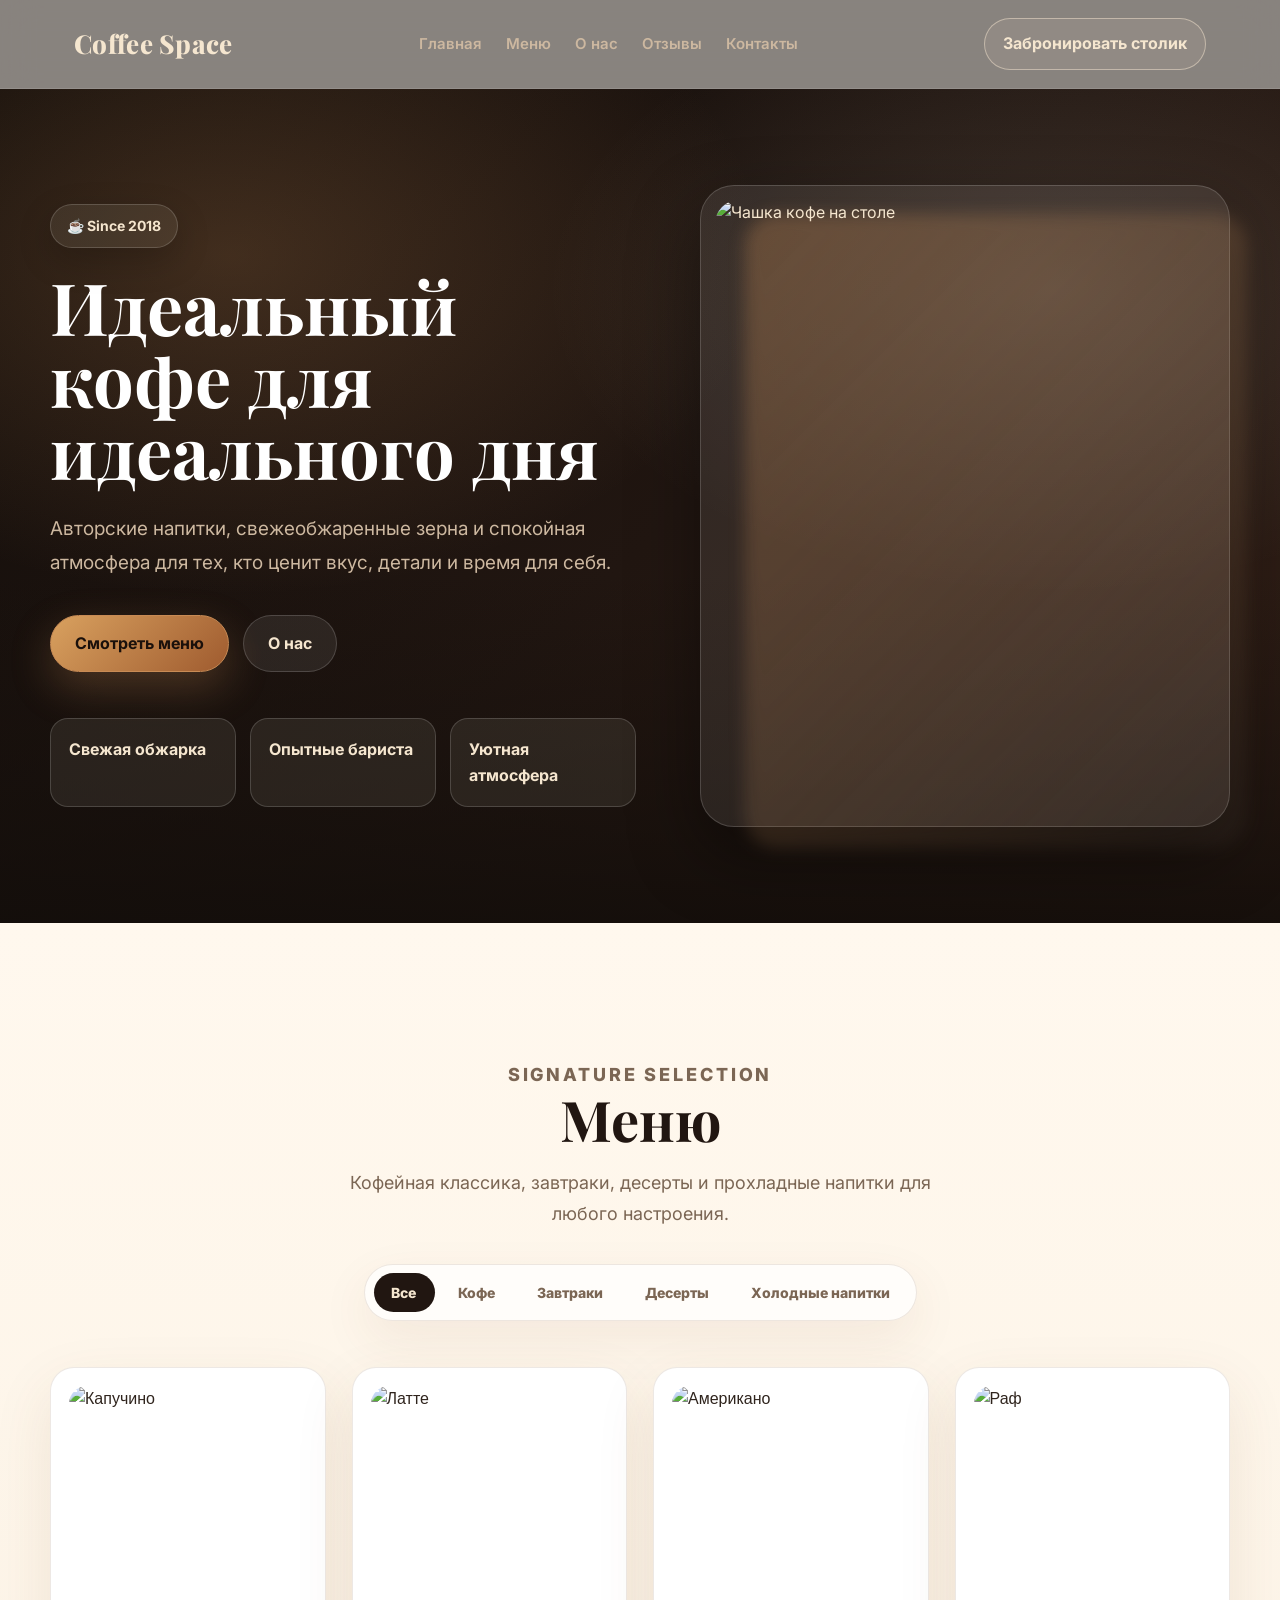
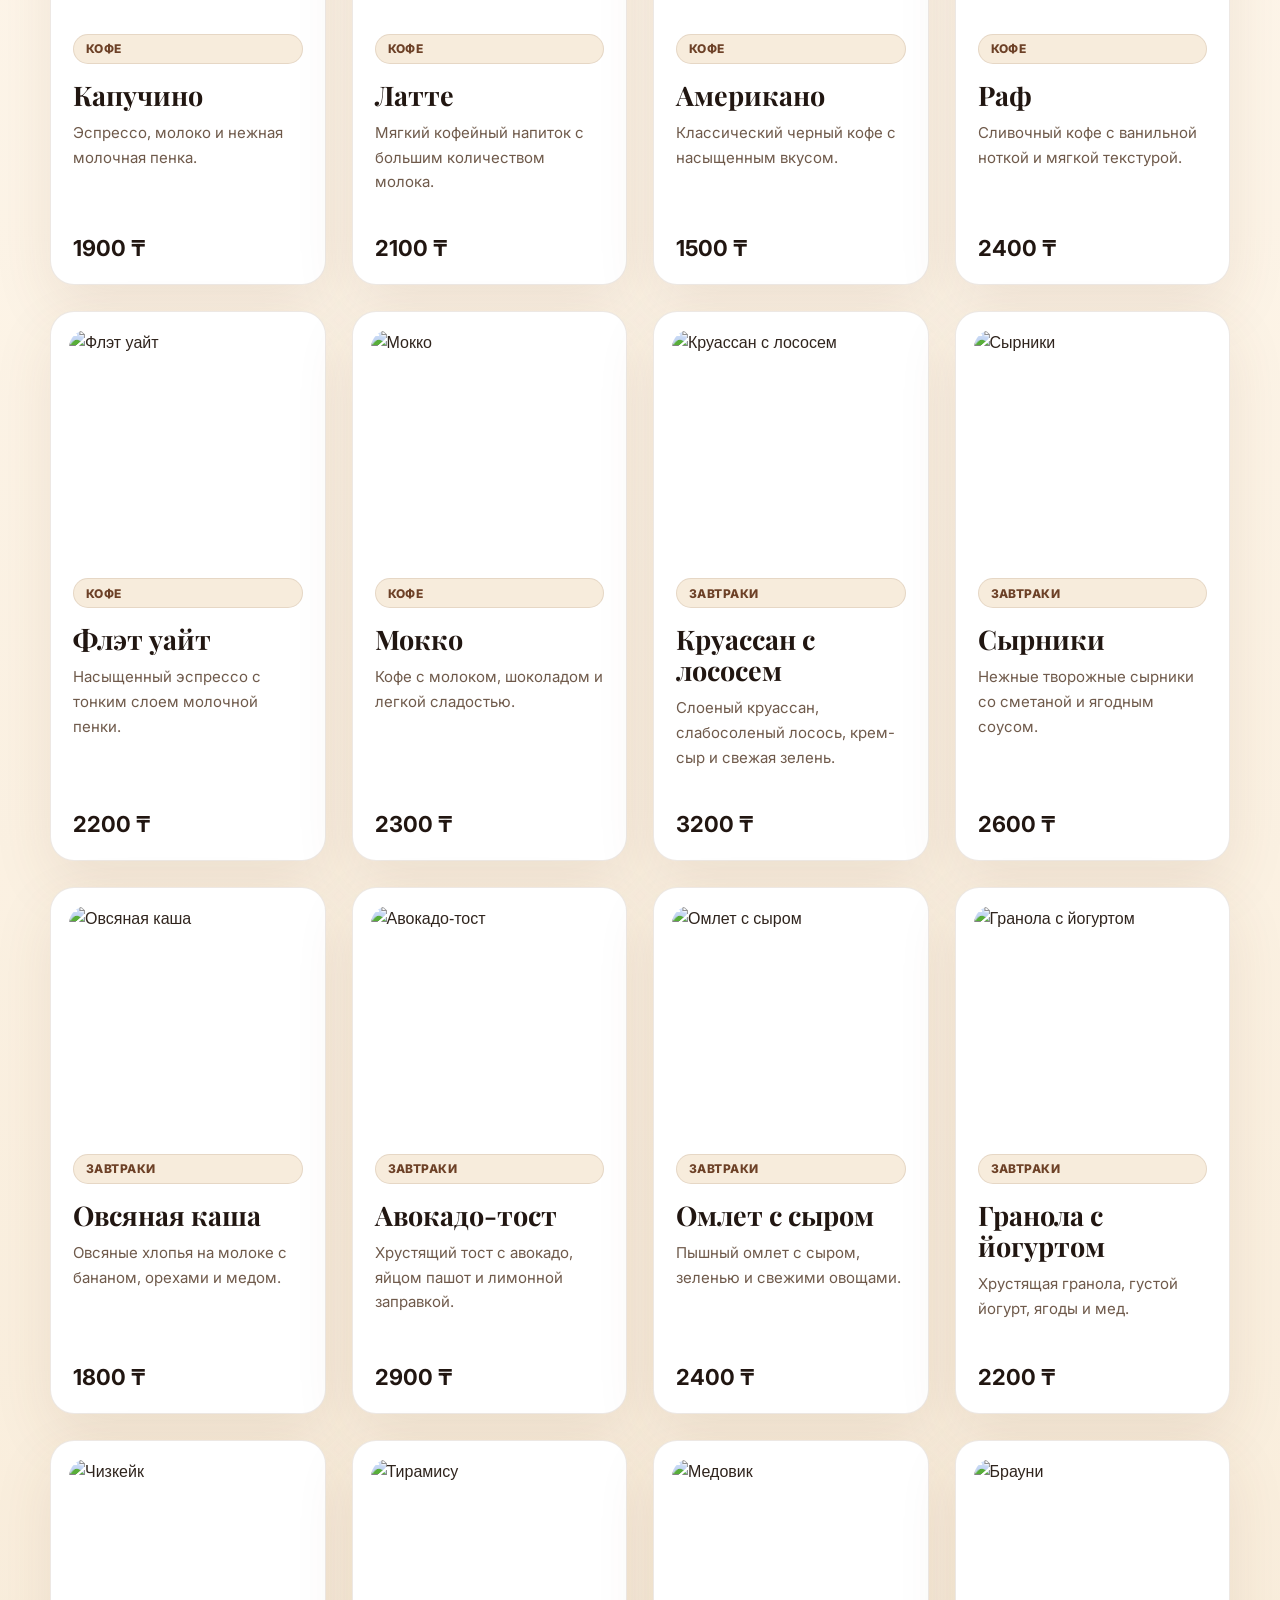
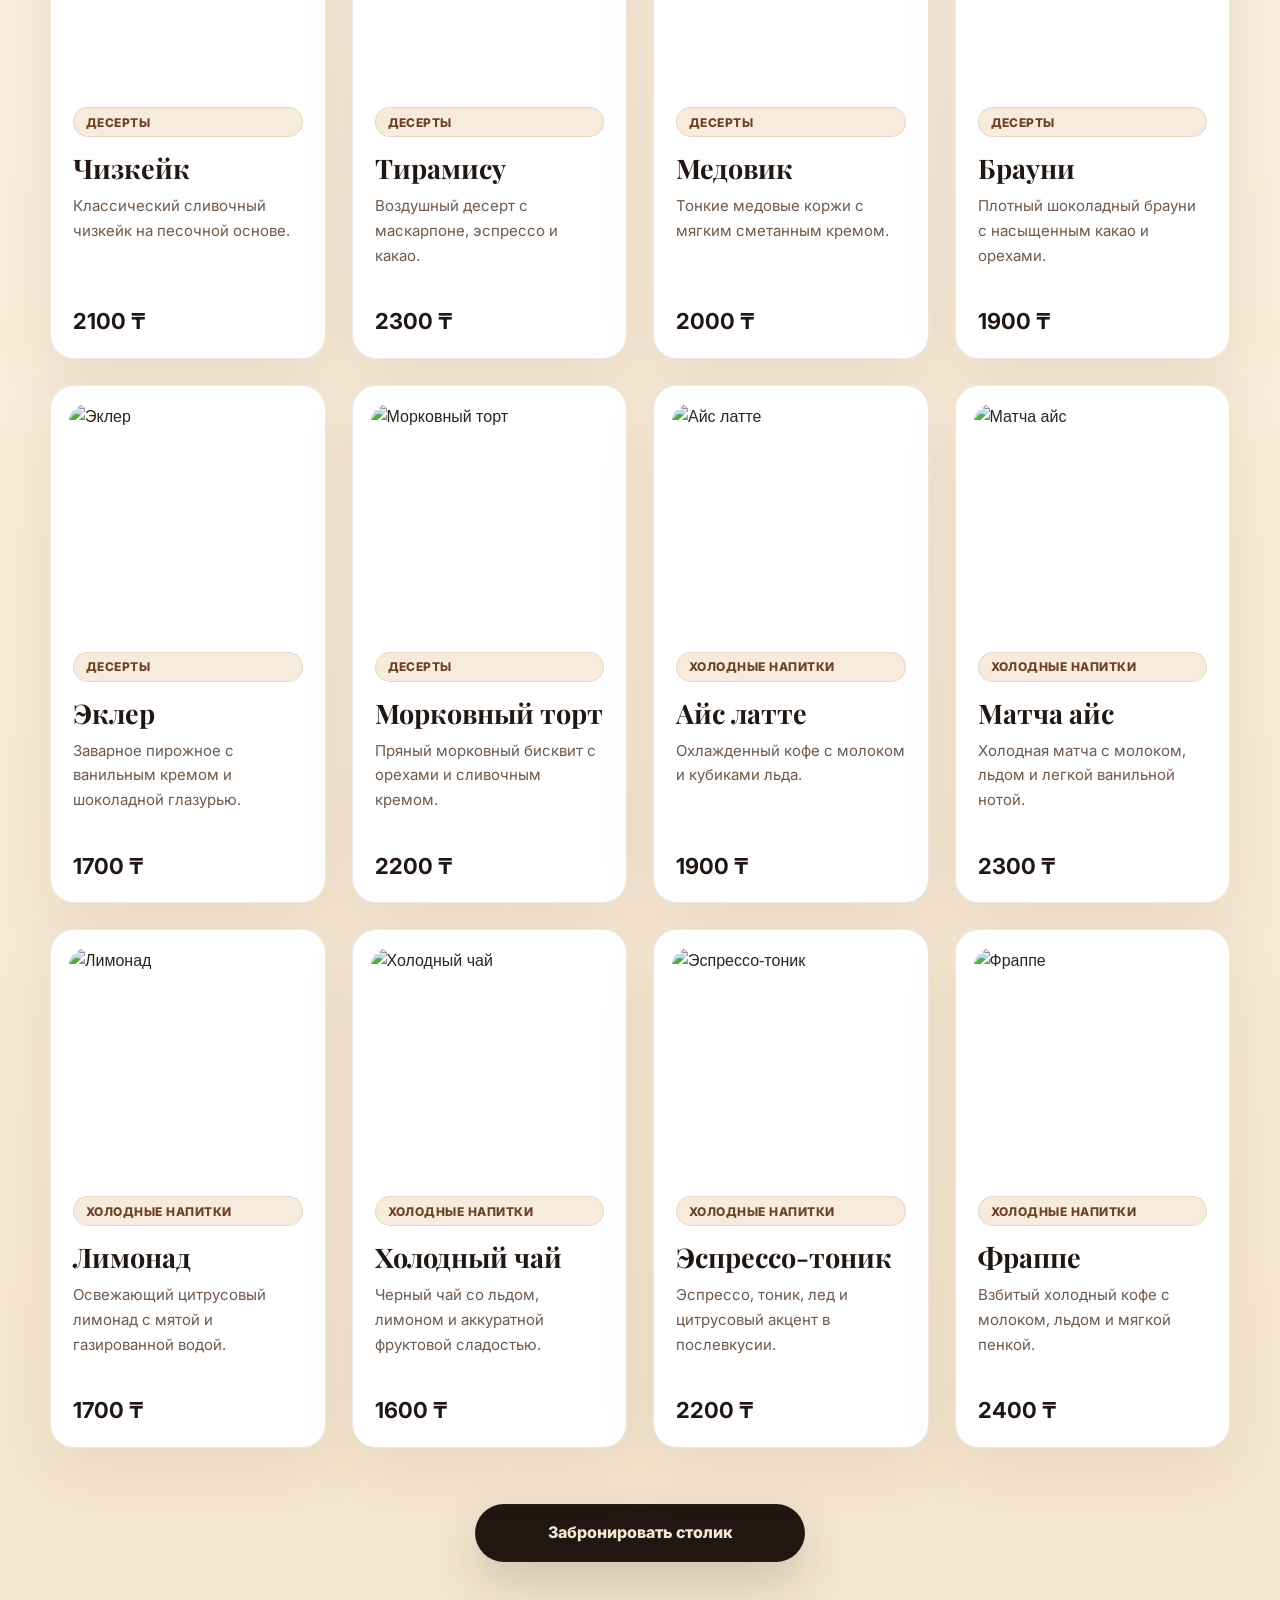
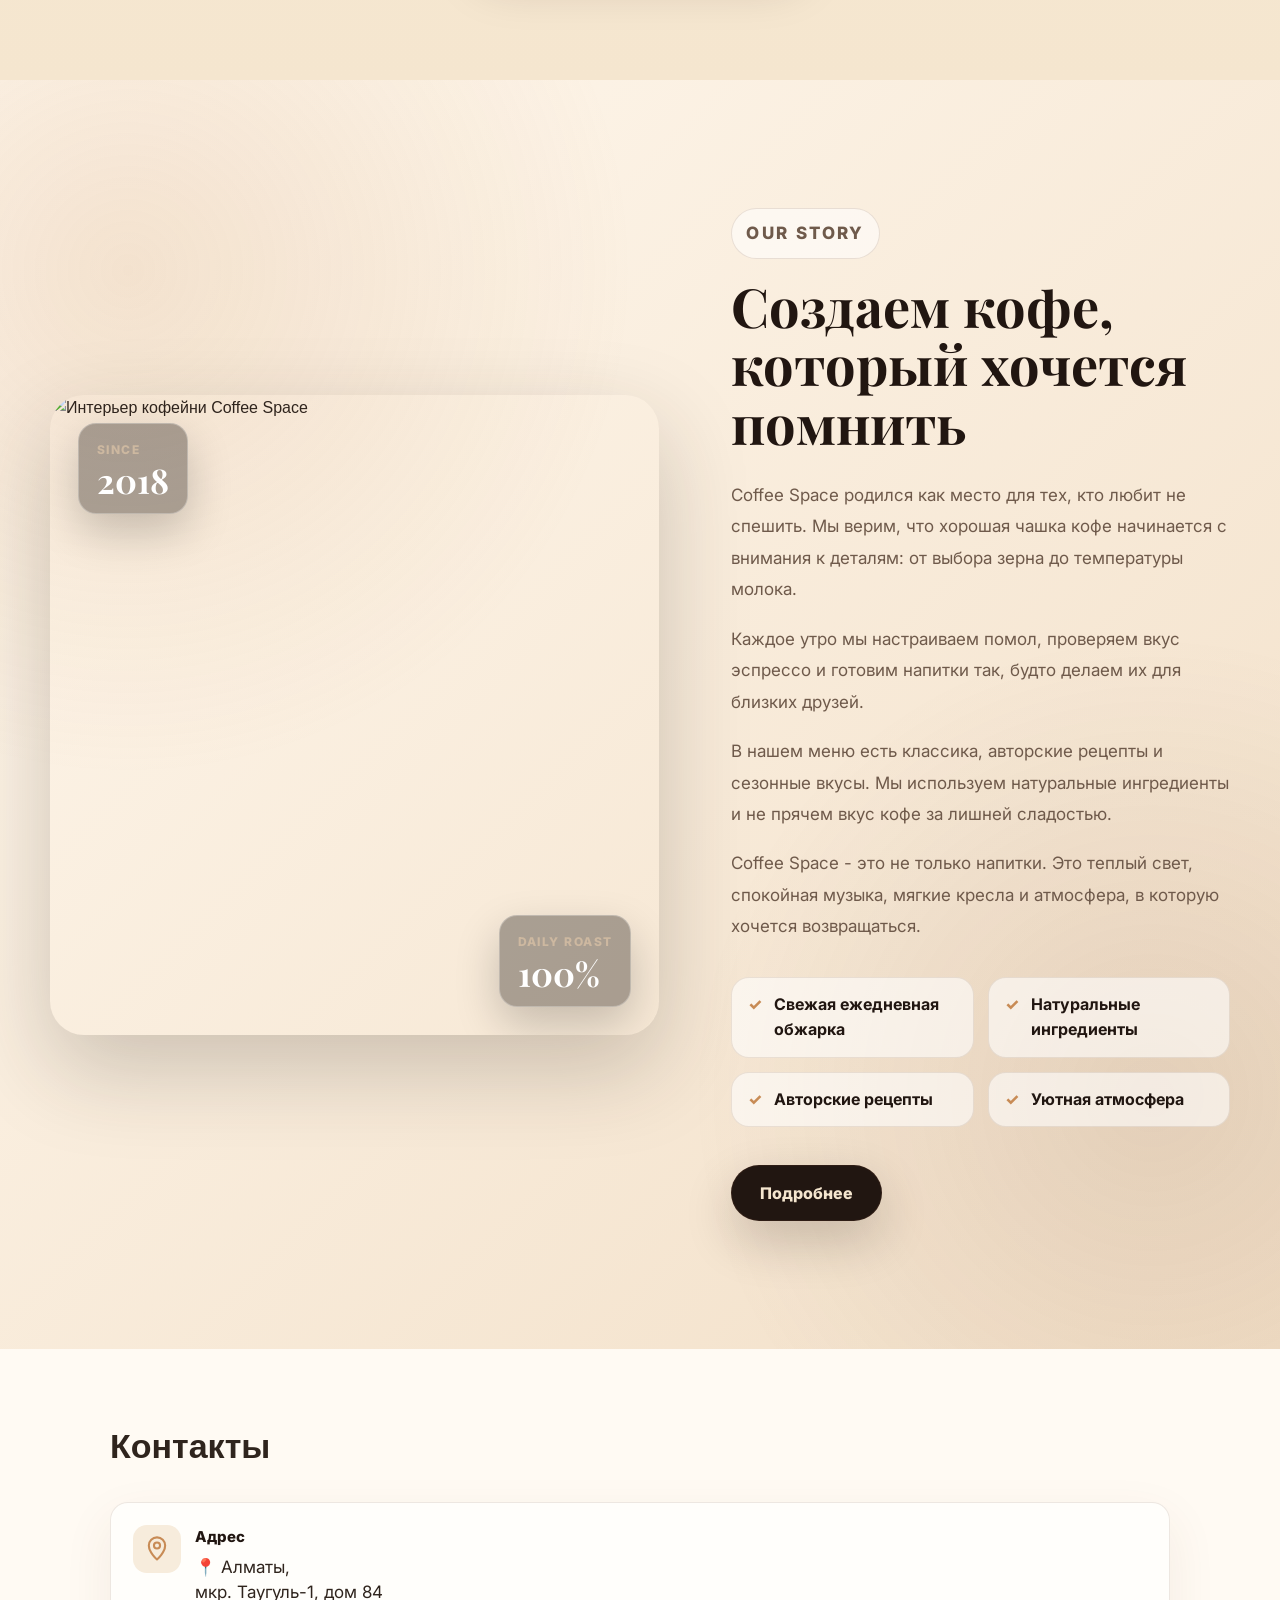
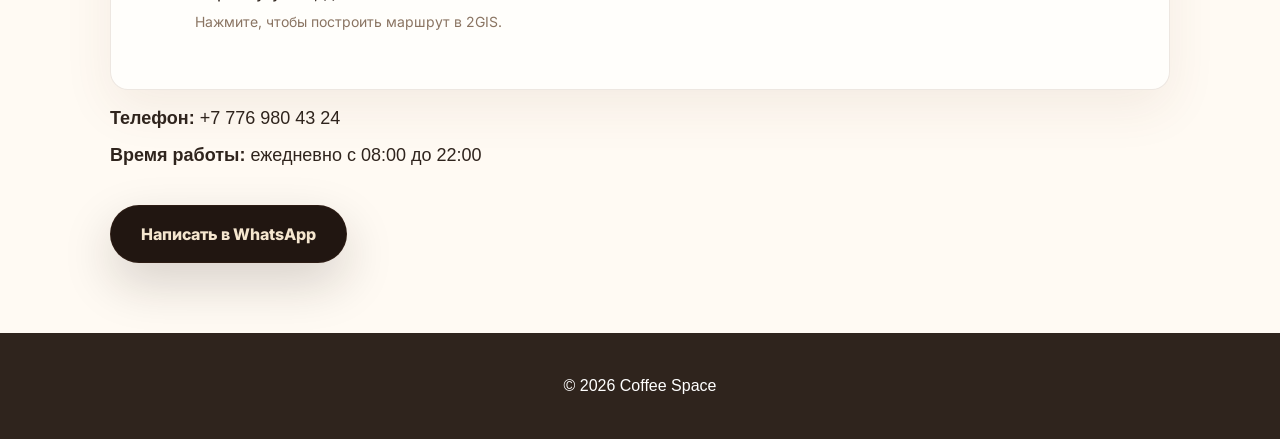
==== commit 6f118342: "Исправил мобильный фильтр меню и добавил тугис" ====
--- a/index.html
+++ b/index.html
@@ -378,7 +378,19 @@
 
     <section class="section contacts" id="contacts">
       <h2>Контакты</h2>
-      <p><strong>Адрес:</strong> ул. Центральная, 10</p>
+      <a class="contacts-card contacts-address" href="https://2gis.kz/almaty/geo/9430047375024923" target="_blank" rel="noopener noreferrer">
+        <span class="contacts-card-icon" aria-hidden="true">
+          <svg width="28" height="28" viewBox="0 0 24 24">
+            <path d="M12 21s7-6.14 7-12A7 7 0 0 0 5 9c0 5.86 7 12 7 12Z" fill="none" stroke="currentColor" stroke-width="1.8" stroke-linejoin="round"/>
+            <circle cx="12" cy="9" r="2.6" fill="none" stroke="currentColor" stroke-width="1.8"/>
+          </svg>
+        </span>
+        <span class="contacts-card-content">
+          <strong>Адрес</strong>
+          <span>📍 Алматы,<br>мкр. Таугуль-1, дом 84</span>
+          <small>Нажмите, чтобы построить маршрут в 2GIS.</small>
+        </span>
+      </a>
       <p><strong>Телефон:</strong> +7 776 980 43 24</p>
       <p><strong>Время работы:</strong> ежедневно с 08:00 до 22:00</p>
       <a class="whatsapp-button" href="#" data-whatsapp-contact>Написать в WhatsApp</a>
--- a/style.css
+++ b/style.css
@@ -771,6 +771,7 @@
 }
 
 .contacts-address {
+  margin-bottom: 14px;
   cursor: pointer;
 }
 
@@ -784,7 +785,7 @@
 }
 
 .contacts-address:hover {
-  color: var(--coffee-brown);
+  color: var(--coffee-caramel);
 }
 
 .contacts-address:hover::after {
@@ -1357,3 +1358,56 @@
     padding: 16px;
   }
 }
+
+@media (max-width: 600px) {
+  .menu-filter {
+    width: 100%;
+    max-width: 100%;
+    min-height: 56px;
+    margin: 0 auto 34px;
+    padding: 6px;
+    display: flex;
+    align-items: center;
+    justify-content: flex-start;
+    flex-wrap: nowrap;
+    gap: 6px;
+    overflow-x: auto;
+    overflow-y: hidden;
+    border-radius: 999px;
+    -webkit-overflow-scrolling: touch;
+    scrollbar-width: none;
+  }
+
+  .menu-filter::-webkit-scrollbar {
+    display: none;
+  }
+
+  .filter-indicator {
+    display: none;
+  }
+
+  .filter-button {
+    min-height: 44px;
+    padding: 0 16px;
+    flex: 0 0 auto;
+    border-radius: 999px;
+    white-space: nowrap;
+    color: #7b6654;
+  }
+
+  .filter-button.active {
+    background-color: var(--coffee-dark);
+    color: var(--coffee-cream);
+  }
+
+  .filter-button:hover {
+    transform: none;
+  }
+}
+
+@media (max-width: 390px) {
+  .filter-button {
+    padding: 0 14px;
+    font-size: 13px;
+  }
+}
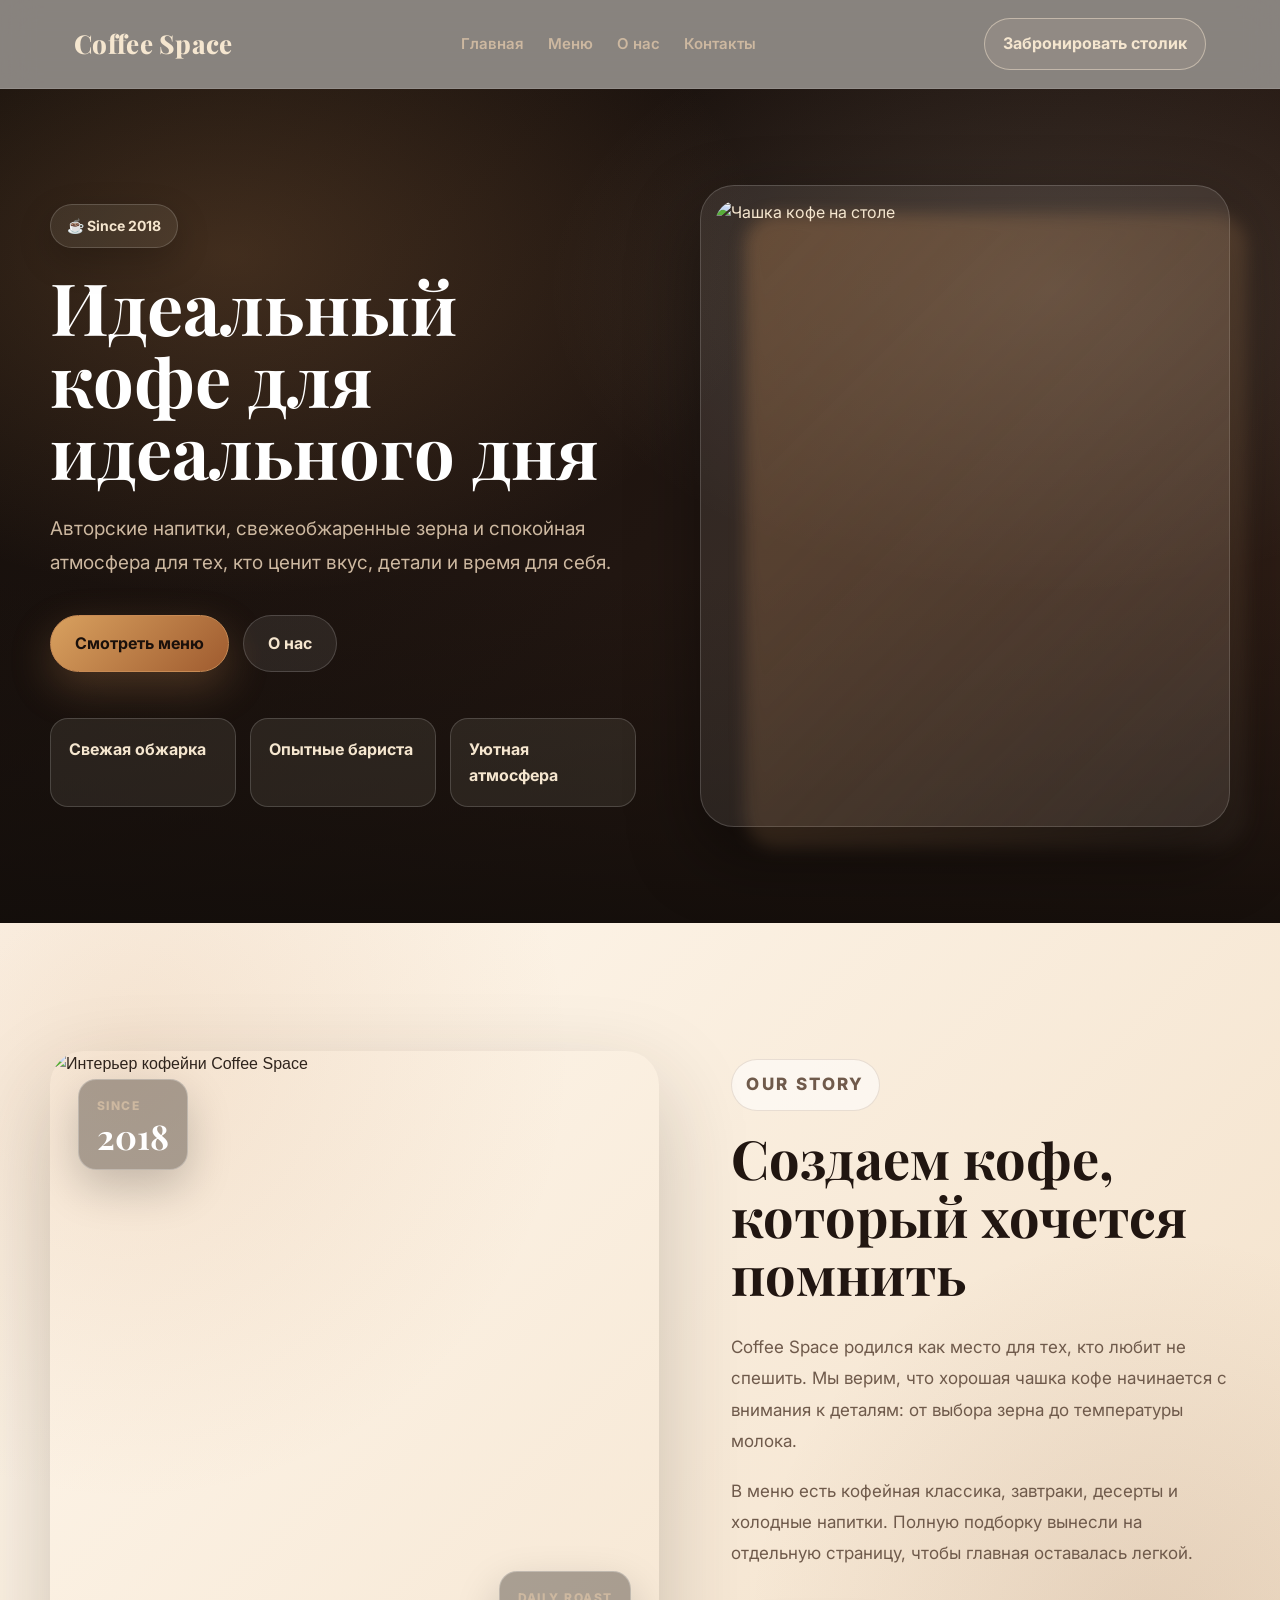
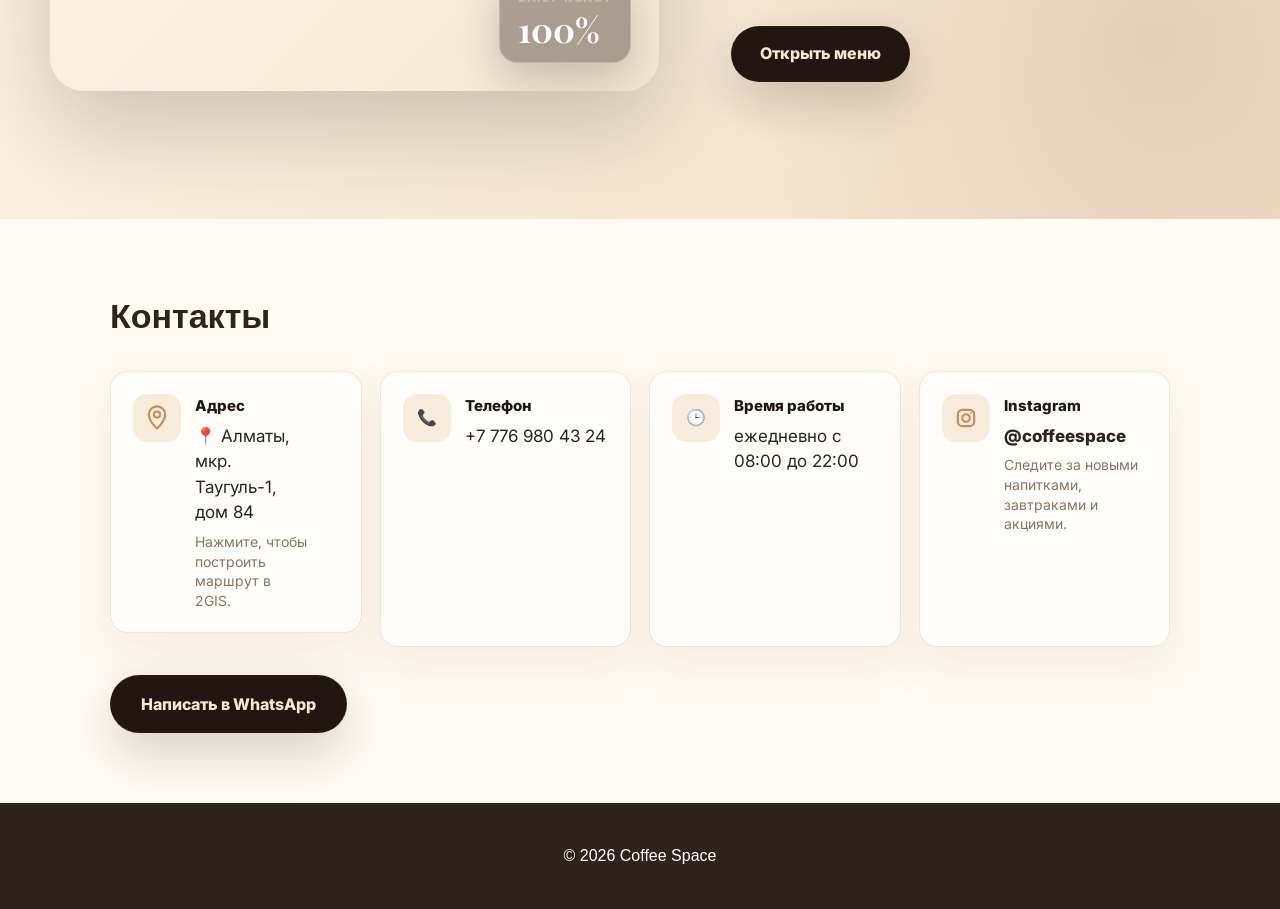
==== commit bffe2b83: "Исправил мобильный фильтр меню" ====
--- a/index.html
+++ b/index.html
@@ -1,4 +1,4 @@
-<!DOCTYPE html>
+﻿<!DOCTYPE html>
 <html lang="ru">
 <head>
   <meta charset="UTF-8">
@@ -20,9 +20,8 @@
       </button>
       <div class="nav-links">
         <a href="#home">Главная</a>
-        <a href="#menu">Меню</a>
+        <a href="menu.html">Меню</a>
         <a href="#about">О нас</a>
-        <a href="#reviews">Отзывы</a>
         <a href="#contacts">Контакты</a>
       </div>
       <a class="nav-button" href="#contacts" data-whatsapp-reservation>Забронировать столик</a>
@@ -40,7 +39,7 @@
             кто ценит вкус, детали и время для себя.
           </p>
           <div class="hero-actions">
-            <a class="button button-primary" href="#menu">Смотреть меню</a>
+            <a class="button button-primary" href="menu.html">Смотреть меню</a>
             <a class="button button-secondary" href="#about">О нас</a>
           </div>
 
@@ -58,271 +57,6 @@
             alt="Чашка кофе на столе"
           >
         </div>
-      </div>
-    </section>
-
-    <section class="section menu-section" id="menu">
-      <div class="menu-heading">
-        <p class="menu-eyebrow">Signature selection</p>
-        <h2>Меню</h2>
-        <p>
-          Кофейная классика, завтраки, десерты и прохладные напитки для любого настроения.
-        </p>
-      </div>
-
-      <div class="menu-filter" aria-label="Категории меню">
-        <span class="filter-indicator" aria-hidden="true"></span>
-        <button class="filter-button active" type="button" data-filter="all">Все</button>
-        <button class="filter-button" type="button" data-filter="coffee">Кофе</button>
-        <button class="filter-button" type="button" data-filter="breakfast">Завтраки</button>
-        <button class="filter-button" type="button" data-filter="desserts">Десерты</button>
-        <button class="filter-button" type="button" data-filter="cold">Холодные напитки</button>
-      </div>
-
-      <div class="menu-grid">
-        <article class="menu-card" data-category="coffee">
-          <img src="https://images.pexels.com/photos/302899/pexels-photo-302899.jpeg?auto=compress&cs=tinysrgb&w=700&h=500&fit=crop" alt="Капучино">
-          <span class="menu-badge">Кофе</span>
-          <h3>Капучино</h3>
-          <p>Эспрессо, молоко и нежная молочная пенка.</p>
-          <div class="card-footer">
-            <span class="price">1900 ₸</span>
-          </div>
-        </article>
-
-        <article class="menu-card" data-category="coffee">
-          <img src="https://images.pexels.com/photos/312418/pexels-photo-312418.jpeg?auto=compress&cs=tinysrgb&w=700&h=500&fit=crop" alt="Латте">
-          <span class="menu-badge">Кофе</span>
-          <h3>Латте</h3>
-          <p>Мягкий кофейный напиток с большим количеством молока.</p>
-          <div class="card-footer">
-            <span class="price">2100 ₸</span>
-          </div>
-        </article>
-
-        <article class="menu-card" data-category="coffee">
-          <img src="https://images.pexels.com/photos/977876/pexels-photo-977876.jpeg?auto=compress&cs=tinysrgb&w=700&h=500&fit=crop" alt="Американо">
-          <span class="menu-badge">Кофе</span>
-          <h3>Американо</h3>
-          <p>Классический черный кофе с насыщенным вкусом.</p>
-          <div class="card-footer">
-            <span class="price">1500 ₸</span>
-          </div>
-        </article>
-
-        <article class="menu-card" data-category="coffee">
-          <img src="https://images.pexels.com/photos/374885/pexels-photo-374885.jpeg?auto=compress&cs=tinysrgb&w=700&h=500&fit=crop" alt="Раф">
-          <span class="menu-badge">Кофе</span>
-          <h3>Раф</h3>
-          <p>Сливочный кофе с ванильной ноткой и мягкой текстурой.</p>
-          <div class="card-footer">
-            <span class="price">2400 ₸</span>
-          </div>
-        </article>
-
-        <article class="menu-card" data-category="coffee">
-          <img src="https://images.pexels.com/photos/2396220/pexels-photo-2396220.jpeg?auto=compress&cs=tinysrgb&w=700&h=500&fit=crop" alt="Флэт уайт">
-          <span class="menu-badge">Кофе</span>
-          <h3>Флэт уайт</h3>
-          <p>Насыщенный эспрессо с тонким слоем молочной пенки.</p>
-          <div class="card-footer">
-            <span class="price">2200 ₸</span>
-          </div>
-        </article>
-
-        <article class="menu-card" data-category="coffee">
-          <img src="https://images.pexels.com/photos/434213/pexels-photo-434213.jpeg?auto=compress&cs=tinysrgb&w=700&h=500&fit=crop" alt="Мокко">
-          <span class="menu-badge">Кофе</span>
-          <h3>Мокко</h3>
-          <p>Кофе с молоком, шоколадом и легкой сладостью.</p>
-          <div class="card-footer">
-            <span class="price">2300 ₸</span>
-          </div>
-        </article>
-
-        <article class="menu-card" data-category="breakfast">
-          <img src="https://images.pexels.com/photos/566566/pexels-photo-566566.jpeg?auto=compress&cs=tinysrgb&w=700&h=500&fit=crop" alt="Круассан с лососем">
-          <span class="menu-badge">Завтраки</span>
-          <h3>Круассан с лососем</h3>
-          <p>Слоеный круассан, слабосоленый лосось, крем-сыр и свежая зелень.</p>
-          <div class="card-footer">
-            <span class="price">3200 ₸</span>
-          </div>
-        </article>
-
-        <article class="menu-card" data-category="breakfast">
-          <img src="https://images.pexels.com/photos/376464/pexels-photo-376464.jpeg?auto=compress&cs=tinysrgb&w=700&h=500&fit=crop" alt="Сырники">
-          <span class="menu-badge">Завтраки</span>
-          <h3>Сырники</h3>
-          <p>Нежные творожные сырники со сметаной и ягодным соусом.</p>
-          <div class="card-footer">
-            <span class="price">2600 ₸</span>
-          </div>
-        </article>
-
-        <article class="menu-card" data-category="breakfast">
-          <img src="https://images.pexels.com/photos/1640774/pexels-photo-1640774.jpeg?auto=compress&cs=tinysrgb&w=700&h=500&fit=crop" alt="Овсяная каша">
-          <span class="menu-badge">Завтраки</span>
-          <h3>Овсяная каша</h3>
-          <p>Овсяные хлопья на молоке с бананом, орехами и медом.</p>
-          <div class="card-footer">
-            <span class="price">1800 ₸</span>
-          </div>
-        </article>
-
-        <article class="menu-card" data-category="breakfast">
-          <img src="https://images.pexels.com/photos/1099680/pexels-photo-1099680.jpeg?auto=compress&cs=tinysrgb&w=700&h=500&fit=crop" alt="Авокадо-тост">
-          <span class="menu-badge">Завтраки</span>
-          <h3>Авокадо-тост</h3>
-          <p>Хрустящий тост с авокадо, яйцом пашот и лимонной заправкой.</p>
-          <div class="card-footer">
-            <span class="price">2900 ₸</span>
-          </div>
-        </article>
-
-        <article class="menu-card" data-category="breakfast">
-          <img src="https://images.pexels.com/photos/6294248/pexels-photo-6294248.jpeg?auto=compress&cs=tinysrgb&w=700&h=500&fit=crop" alt="Омлет с сыром">
-          <span class="menu-badge">Завтраки</span>
-          <h3>Омлет с сыром</h3>
-          <p>Пышный омлет с сыром, зеленью и свежими овощами.</p>
-          <div class="card-footer">
-            <span class="price">2400 ₸</span>
-          </div>
-        </article>
-
-        <article class="menu-card" data-category="breakfast">
-          <img src="https://images.pexels.com/photos/1092730/pexels-photo-1092730.jpeg?auto=compress&cs=tinysrgb&w=700&h=500&fit=crop" alt="Гранола с йогуртом">
-          <span class="menu-badge">Завтраки</span>
-          <h3>Гранола с йогуртом</h3>
-          <p>Хрустящая гранола, густой йогурт, ягоды и мед.</p>
-          <div class="card-footer">
-            <span class="price">2200 ₸</span>
-          </div>
-        </article>
-
-        <article class="menu-card" data-category="desserts">
-          <img src="https://images.pexels.com/photos/1126359/pexels-photo-1126359.jpeg?auto=compress&cs=tinysrgb&w=700&h=500&fit=crop" alt="Чизкейк">
-          <span class="menu-badge">Десерты</span>
-          <h3>Чизкейк</h3>
-          <p>Классический сливочный чизкейк на песочной основе.</p>
-          <div class="card-footer">
-            <span class="price">2100 ₸</span>
-          </div>
-        </article>
-
-        <article class="menu-card" data-category="desserts">
-          <img src="https://images.pexels.com/photos/6880219/pexels-photo-6880219.jpeg?auto=compress&cs=tinysrgb&w=700&h=500&fit=crop" alt="Тирамису">
-          <span class="menu-badge">Десерты</span>
-          <h3>Тирамису</h3>
-          <p>Воздушный десерт с маскарпоне, эспрессо и какао.</p>
-          <div class="card-footer">
-            <span class="price">2300 ₸</span>
-          </div>
-        </article>
-
-        <article class="menu-card" data-category="desserts">
-          <img src="https://images.pexels.com/photos/291528/pexels-photo-291528.jpeg?auto=compress&cs=tinysrgb&w=700&h=500&fit=crop" alt="Медовик">
-          <span class="menu-badge">Десерты</span>
-          <h3>Медовик</h3>
-          <p>Тонкие медовые коржи с мягким сметанным кремом.</p>
-          <div class="card-footer">
-            <span class="price">2000 ₸</span>
-          </div>
-        </article>
-
-        <article class="menu-card" data-category="desserts">
-          <img src="https://images.pexels.com/photos/45202/brownie-dessert-cake-sweet-45202.jpeg?auto=compress&cs=tinysrgb&w=700&h=500&fit=crop" alt="Брауни">
-          <span class="menu-badge">Десерты</span>
-          <h3>Брауни</h3>
-          <p>Плотный шоколадный брауни с насыщенным какао и орехами.</p>
-          <div class="card-footer">
-            <span class="price">1900 ₸</span>
-          </div>
-        </article>
-
-        <article class="menu-card" data-category="desserts">
-          <img src="https://images.pexels.com/photos/372851/pexels-photo-372851.jpeg?auto=compress&cs=tinysrgb&w=700&h=500&fit=crop" alt="Эклер">
-          <span class="menu-badge">Десерты</span>
-          <h3>Эклер</h3>
-          <p>Заварное пирожное с ванильным кремом и шоколадной глазурью.</p>
-          <div class="card-footer">
-            <span class="price">1700 ₸</span>
-          </div>
-        </article>
-
-        <article class="menu-card" data-category="desserts">
-          <img src="https://images.pexels.com/photos/4110008/pexels-photo-4110008.jpeg?auto=compress&cs=tinysrgb&w=700&h=500&fit=crop" alt="Морковный торт">
-          <span class="menu-badge">Десерты</span>
-          <h3>Морковный торт</h3>
-          <p>Пряный морковный бисквит с орехами и сливочным кремом.</p>
-          <div class="card-footer">
-            <span class="price">2200 ₸</span>
-          </div>
-        </article>
-
-        <article class="menu-card" data-category="cold">
-          <img src="https://images.pexels.com/photos/2615323/pexels-photo-2615323.jpeg?auto=compress&cs=tinysrgb&w=700&h=500&fit=crop" alt="Айс латте">
-          <span class="menu-badge">Холодные напитки</span>
-          <h3>Айс латте</h3>
-          <p>Охлажденный кофе с молоком и кубиками льда.</p>
-          <div class="card-footer">
-            <span class="price">1900 ₸</span>
-          </div>
-        </article>
-
-        <article class="menu-card" data-category="cold">
-          <img src="https://images.pexels.com/photos/5946971/pexels-photo-5946971.jpeg?auto=compress&cs=tinysrgb&w=700&h=500&fit=crop" alt="Матча айс">
-          <span class="menu-badge">Холодные напитки</span>
-          <h3>Матча айс</h3>
-          <p>Холодная матча с молоком, льдом и легкой ванильной нотой.</p>
-          <div class="card-footer">
-            <span class="price">2300 ₸</span>
-          </div>
-        </article>
-
-        <article class="menu-card" data-category="cold">
-          <img src="https://images.pexels.com/photos/96974/pexels-photo-96974.jpeg?auto=compress&cs=tinysrgb&w=700&h=500&fit=crop" alt="Лимонад">
-          <span class="menu-badge">Холодные напитки</span>
-          <h3>Лимонад</h3>
-          <p>Освежающий цитрусовый лимонад с мятой и газированной водой.</p>
-          <div class="card-footer">
-            <span class="price">1700 ₸</span>
-          </div>
-        </article>
-
-        <article class="menu-card" data-category="cold">
-          <img src="https://images.pexels.com/photos/1793035/pexels-photo-1793035.jpeg?auto=compress&cs=tinysrgb&w=700&h=500&fit=crop" alt="Холодный чай">
-          <span class="menu-badge">Холодные напитки</span>
-          <h3>Холодный чай</h3>
-          <p>Черный чай со льдом, лимоном и аккуратной фруктовой сладостью.</p>
-          <div class="card-footer">
-            <span class="price">1600 ₸</span>
-          </div>
-        </article>
-
-        <article class="menu-card" data-category="cold">
-          <img src="https://images.pexels.com/photos/6207309/pexels-photo-6207309.jpeg?auto=compress&cs=tinysrgb&w=700&h=500&fit=crop" alt="Эспрессо-тоник">
-          <span class="menu-badge">Холодные напитки</span>
-          <h3>Эспрессо-тоник</h3>
-          <p>Эспрессо, тоник, лед и цитрусовый акцент в послевкусии.</p>
-          <div class="card-footer">
-            <span class="price">2200 ₸</span>
-          </div>
-        </article>
-
-        <article class="menu-card" data-category="cold">
-          <img src="https://images.pexels.com/photos/1193335/pexels-photo-1193335.jpeg?auto=compress&cs=tinysrgb&w=700&h=500&fit=crop" alt="Фраппе">
-          <span class="menu-badge">Холодные напитки</span>
-          <h3>Фраппе</h3>
-          <p>Взбитый холодный кофе с молоком, льдом и мягкой пенкой.</p>
-          <div class="card-footer">
-            <span class="price">2400 ₸</span>
-          </div>
-        </article>
-      </div>
-
-      <div class="menu-more">
-        <a class="menu-more-button" href="#contacts" data-whatsapp-reservation>Забронировать столик</a>
       </div>
     </section>
 
@@ -352,47 +86,63 @@
             от выбора зерна до температуры молока.
           </p>
           <p>
-            Каждое утро мы настраиваем помол, проверяем вкус эспрессо и готовим
-            напитки так, будто делаем их для близких друзей.
-          </p>
-          <p>
-            В нашем меню есть классика, авторские рецепты и сезонные вкусы.
-            Мы используем натуральные ингредиенты и не прячем вкус кофе за лишней сладостью.
-          </p>
-          <p>
-            Coffee Space - это не только напитки. Это теплый свет, спокойная музыка,
-            мягкие кресла и атмосфера, в которую хочется возвращаться.
+            В меню есть кофейная классика, завтраки, десерты и холодные напитки.
+            Полную подборку вынесли на отдельную страницу, чтобы главная оставалась легкой.
           </p>
 
-          <ul class="about-list">
-            <li>Свежая ежедневная обжарка</li>
-            <li>Натуральные ингредиенты</li>
-            <li>Авторские рецепты</li>
-            <li>Уютная атмосфера</li>
-          </ul>
-
-          <a class="about-button" href="#contacts">Подробнее</a>
+          <a class="about-button" href="menu.html">Открыть меню</a>
         </div>
       </div>
     </section>
 
     <section class="section contacts" id="contacts">
       <h2>Контакты</h2>
-      <a class="contacts-card contacts-address" href="https://2gis.kz/almaty/geo/9430047375024923" target="_blank" rel="noopener noreferrer">
-        <span class="contacts-card-icon" aria-hidden="true">
-          <svg width="28" height="28" viewBox="0 0 24 24">
-            <path d="M12 21s7-6.14 7-12A7 7 0 0 0 5 9c0 5.86 7 12 7 12Z" fill="none" stroke="currentColor" stroke-width="1.8" stroke-linejoin="round"/>
-            <circle cx="12" cy="9" r="2.6" fill="none" stroke="currentColor" stroke-width="1.8"/>
-          </svg>
-        </span>
-        <span class="contacts-card-content">
-          <strong>Адрес</strong>
-          <span>📍 Алматы,<br>мкр. Таугуль-1, дом 84</span>
-          <small>Нажмите, чтобы построить маршрут в 2GIS.</small>
-        </span>
-      </a>
-      <p><strong>Телефон:</strong> +7 776 980 43 24</p>
-      <p><strong>Время работы:</strong> ежедневно с 08:00 до 22:00</p>
+      <div class="contacts-grid">
+        <a class="contacts-card contacts-address" href="https://2gis.kz/almaty/geo/9430047375024923" target="_blank" rel="noopener noreferrer">
+          <span class="contacts-card-icon" aria-hidden="true">
+            <svg width="28" height="28" viewBox="0 0 24 24">
+              <path d="M12 21s7-6.14 7-12A7 7 0 0 0 5 9c0 5.86 7 12 7 12Z" fill="none" stroke="currentColor" stroke-width="1.8" stroke-linejoin="round"/>
+              <circle cx="12" cy="9" r="2.6" fill="none" stroke="currentColor" stroke-width="1.8"/>
+            </svg>
+          </span>
+          <span class="contacts-card-content">
+            <strong>Адрес</strong>
+            <span>📍 Алматы,<br>мкр. Таугуль-1, дом 84</span>
+            <small>Нажмите, чтобы построить маршрут в 2GIS.</small>
+          </span>
+        </a>
+
+        <div class="contacts-card">
+          <span class="contacts-card-icon" aria-hidden="true">📞</span>
+          <span class="contacts-card-content">
+            <strong>Телефон</strong>
+            <span>+7 776 980 43 24</span>
+          </span>
+        </div>
+
+        <div class="contacts-card">
+          <span class="contacts-card-icon" aria-hidden="true">🕒</span>
+          <span class="contacts-card-content">
+            <strong>Время работы</strong>
+            <span>ежедневно с 08:00 до 22:00</span>
+          </span>
+        </div>
+
+        <div class="contacts-card instagram-card">
+          <span class="contacts-card-icon instagram-icon" aria-hidden="true">
+            <svg width="28" height="28" viewBox="0 0 24 24">
+              <rect x="5" y="5" width="14" height="14" rx="4" fill="none" stroke="currentColor" stroke-width="1.8"/>
+              <circle cx="12" cy="12" r="3.2" fill="none" stroke="currentColor" stroke-width="1.8"/>
+              <circle cx="16.4" cy="7.8" r="0.8" fill="currentColor"/>
+            </svg>
+          </span>
+          <span class="contacts-card-content">
+            <strong>Instagram</strong>
+            <a class="instagram-link" href="https://instagram.com/coffeespace" target="_blank" rel="noopener noreferrer">@coffeespace</a>
+            <small>Следите за новыми напитками, завтраками и акциями.</small>
+          </span>
+        </div>
+      </div>
       <a class="whatsapp-button" href="#" data-whatsapp-contact>Написать в WhatsApp</a>
     </section>
   </main>
@@ -404,3 +154,4 @@
   <script src="script.js"></script>
 </body>
 </html>
+
--- a/style.css
+++ b/style.css
@@ -553,6 +553,20 @@
   background-color: var(--coffee-brown);
   box-shadow: 0 26px 64px rgba(33, 22, 17, 0.24);
   transform: translateY(-3px);
+}
+
+.menu-page .menu-section {
+  min-height: calc(100vh - 73px);
+  padding-top: 96px;
+  padding-bottom: 92px;
+}
+
+.menu-page .menu-heading {
+  margin-bottom: 30px;
+}
+
+.menu-page .menu-heading h2 {
+  font-size: clamp(44px, 7vw, 64px);
 }
 
 .about {
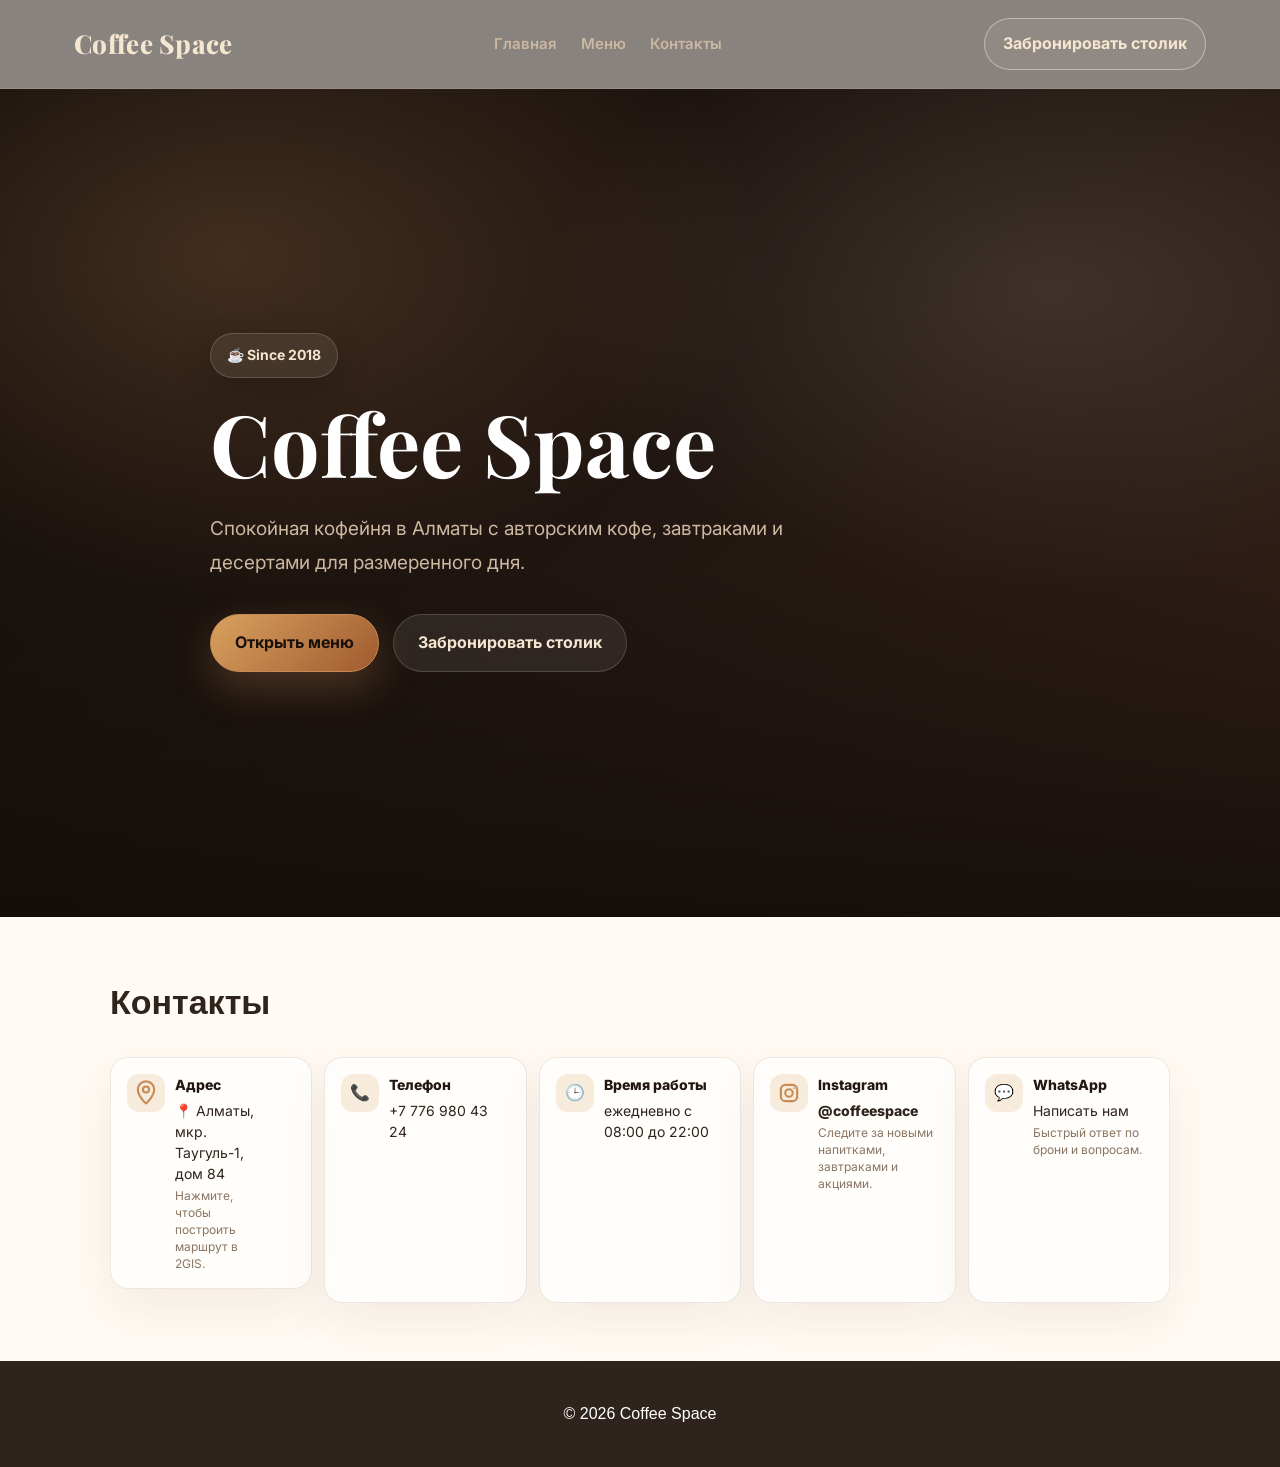
==== commit 130d9da5: "Упростил структуру и улучшил мобильную версию" ====
--- a/index.html
+++ b/index.html
@@ -21,7 +21,6 @@
       <div class="nav-links">
         <a href="#home">Главная</a>
         <a href="menu.html">Меню</a>
-        <a href="#about">О нас</a>
         <a href="#contacts">Контакты</a>
       </div>
       <a class="nav-button" href="#contacts" data-whatsapp-reservation>Забронировать столик</a>
@@ -33,64 +32,15 @@
       <div class="hero-content">
         <div class="hero-copy">
           <p class="hero-label">☕ Since 2018</p>
-          <h1>Идеальный кофе для идеального дня</h1>
+          <h1>Coffee Space</h1>
           <p class="hero-text">
-            Авторские напитки, свежеобжаренные зерна и спокойная атмосфера для тех,
-            кто ценит вкус, детали и время для себя.
+            Спокойная кофейня в Алматы с авторским кофе, завтраками и десертами
+            для размеренного дня.
           </p>
           <div class="hero-actions">
-            <a class="button button-primary" href="menu.html">Смотреть меню</a>
-            <a class="button button-secondary" href="#about">О нас</a>
+            <a class="button button-primary" href="menu.html">Открыть меню</a>
+            <a class="button button-secondary" href="#contacts" data-whatsapp-reservation>Забронировать столик</a>
           </div>
-
-          <div class="hero-features">
-            <span>Свежая обжарка</span>
-            <span>Опытные бариста</span>
-            <span>Уютная атмосфера</span>
-          </div>
-        </div>
-
-        <div class="hero-photo-wrap">
-          <img
-            class="hero-photo"
-            src="https://images.unsplash.com/photo-1514432324607-a09d9b4aefdd?auto=format&fit=crop&w=900&q=80"
-            alt="Чашка кофе на столе"
-          >
-        </div>
-      </div>
-    </section>
-
-    <section class="section about" id="about">
-      <div class="about-inner">
-        <div class="about-media">
-          <img
-            src="https://images.unsplash.com/photo-1501339847302-ac426a4a7cbb?auto=format&fit=crop&w=1100&q=80"
-            alt="Интерьер кофейни Coffee Space"
-          >
-          <div class="about-card about-card-top">
-            <span>Since</span>
-            <strong>2018</strong>
-          </div>
-          <div class="about-card about-card-bottom">
-            <span>Daily roast</span>
-            <strong>100%</strong>
-          </div>
-        </div>
-
-        <div class="about-content">
-          <p class="about-eyebrow">Our Story</p>
-          <h2>Создаем кофе,<br>который хочется помнить</h2>
-          <p>
-            Coffee Space родился как место для тех, кто любит не спешить.
-            Мы верим, что хорошая чашка кофе начинается с внимания к деталям:
-            от выбора зерна до температуры молока.
-          </p>
-          <p>
-            В меню есть кофейная классика, завтраки, десерты и холодные напитки.
-            Полную подборку вынесли на отдельную страницу, чтобы главная оставалась легкой.
-          </p>
-
-          <a class="about-button" href="menu.html">Открыть меню</a>
         </div>
       </div>
     </section>
@@ -142,8 +92,16 @@
             <small>Следите за новыми напитками, завтраками и акциями.</small>
           </span>
         </div>
+
+        <a class="contacts-card whatsapp-card" href="#" data-whatsapp-contact>
+          <span class="contacts-card-icon" aria-hidden="true">💬</span>
+          <span class="contacts-card-content">
+            <strong>WhatsApp</strong>
+            <span>Написать нам</span>
+            <small>Быстрый ответ по брони и вопросам.</small>
+          </span>
+        </a>
       </div>
-      <a class="whatsapp-button" href="#" data-whatsapp-contact>Написать в WhatsApp</a>
     </section>
   </main>
 
--- a/style.css
+++ b/style.css
@@ -1425,3 +1425,349 @@
     font-size: 13px;
   }
 }
+
+/* Compact structure */
+.hero {
+  min-height: calc(100vh - 72px);
+  padding: 84px 24px;
+}
+
+.hero-content {
+  max-width: 860px;
+  grid-template-columns: 1fr;
+  gap: 0;
+  text-align: left;
+}
+
+.hero-copy {
+  max-width: 760px;
+}
+
+.hero h1 {
+  font-size: clamp(58px, 8vw, 86px);
+}
+
+.hero-text {
+  max-width: 620px;
+}
+
+.menu-page .menu-section {
+  padding-top: 72px;
+}
+
+.menu-grid {
+  grid-template-columns: repeat(4, minmax(0, 1fr));
+  gap: 18px;
+}
+
+.menu-card {
+  padding: 12px;
+  border-radius: 18px;
+}
+
+.menu-card img {
+  height: 150px;
+  border-radius: 14px;
+}
+
+.menu-badge {
+  min-height: 24px;
+  margin: 12px 2px 0;
+  padding: 0 9px;
+  font-size: 10px;
+}
+
+.menu-card h3 {
+  margin: 10px 2px 6px;
+  font-size: 22px;
+}
+
+.menu-card p {
+  min-height: 0;
+  margin: 0 2px 14px;
+  font-size: 13px;
+  line-height: 1.45;
+}
+
+.card-footer {
+  margin: auto 2px 0;
+  padding-top: 2px;
+}
+
+.price {
+  font-size: 19px;
+}
+
+.contacts {
+  padding-top: 58px;
+  padding-bottom: 58px;
+}
+
+.contacts-grid {
+  grid-template-columns: repeat(5, minmax(0, 1fr));
+  gap: 12px;
+}
+
+.contacts-card {
+  min-height: 132px;
+  padding: 16px;
+  gap: 10px;
+}
+
+.contacts-card-icon {
+  width: 38px;
+  height: 38px;
+  border-radius: 12px;
+}
+
+.contacts-card-content {
+  gap: 4px;
+}
+
+.contacts-card-content strong {
+  font-size: 14px;
+}
+
+.contacts-card-content span,
+.instagram-link {
+  font-size: 14px;
+}
+
+.contacts-card-content small {
+  font-size: 12px;
+}
+
+.whatsapp-card {
+  cursor: pointer;
+}
+
+@media (max-width: 900px) {
+  .menu-grid {
+    grid-template-columns: repeat(2, minmax(0, 1fr));
+  }
+
+  .contacts-grid {
+    grid-template-columns: repeat(2, minmax(0, 1fr));
+  }
+}
+
+@media (max-width: 768px) {
+  .nav.is-open .nav-links {
+    padding: 8px;
+    gap: 2px;
+  }
+
+  .nav-links a {
+    min-height: 40px;
+    font-size: 14px;
+  }
+
+  .nav.is-open .nav-button {
+    min-height: 42px;
+    padding: 0 16px;
+    font-size: 14px;
+  }
+
+  .hero {
+    min-height: auto;
+    padding: 72px 18px 58px;
+  }
+
+  .hero h1 {
+    font-size: clamp(42px, 12vw, 58px);
+  }
+
+  .hero-text {
+    margin: 18px 0 24px;
+    font-size: 16px;
+    line-height: 1.65;
+  }
+
+  .hero-actions {
+    max-width: 420px;
+  }
+
+  .button {
+    min-height: 44px;
+    padding: 12px 18px;
+  }
+
+  .menu-page .menu-section {
+    padding: 44px 14px 54px;
+  }
+
+  .menu-heading {
+    margin-bottom: 18px;
+  }
+
+  .menu-heading h2,
+  .menu-page .menu-heading h2 {
+    font-size: clamp(34px, 11vw, 46px);
+  }
+
+  .menu-heading p {
+    margin-top: 10px;
+    font-size: 14px;
+    line-height: 1.55;
+  }
+
+  .menu-filter {
+    min-height: 48px;
+    margin-bottom: 18px;
+    padding: 4px;
+  }
+
+  .filter-button {
+    min-height: 38px;
+    padding: 0 13px;
+    font-size: 13px;
+  }
+
+  .menu-grid {
+    grid-template-columns: 1fr;
+    gap: 10px;
+  }
+
+  .menu-card {
+    display: grid;
+    grid-template-columns: 88px minmax(0, 1fr);
+    grid-template-areas:
+      "image badge"
+      "image title"
+      "image text"
+      "image price";
+    column-gap: 12px;
+    align-items: start;
+    padding: 10px;
+    border-radius: 16px;
+  }
+
+  .menu-card img {
+    grid-area: image;
+    width: 88px;
+    height: 88px;
+    border-radius: 12px;
+  }
+
+  .menu-badge {
+    grid-area: badge;
+    width: fit-content;
+    min-height: 20px;
+    margin: 0;
+    padding: 0 8px;
+    font-size: 9px;
+  }
+
+  .menu-card h3 {
+    grid-area: title;
+    margin: 4px 0 2px;
+    font-size: 18px;
+    line-height: 1.15;
+  }
+
+  .menu-card p {
+    grid-area: text;
+    margin: 0;
+    display: -webkit-box;
+    overflow: hidden;
+    font-size: 12px;
+    line-height: 1.35;
+    -webkit-box-orient: vertical;
+    -webkit-line-clamp: 2;
+  }
+
+  .card-footer {
+    grid-area: price;
+    margin: 6px 0 0;
+    padding: 0;
+  }
+
+  .price {
+    font-size: 17px;
+  }
+
+  .menu-more {
+    margin-top: 24px;
+  }
+
+  .contacts {
+    padding-top: 42px;
+    padding-bottom: 42px;
+  }
+
+  .contacts h2 {
+    margin-bottom: 18px;
+  }
+
+  .contacts-grid {
+    grid-template-columns: 1fr;
+    gap: 8px;
+  }
+
+  .contacts-card {
+    min-height: auto;
+    padding: 12px;
+    border-radius: 14px;
+  }
+
+  .contacts-card:hover {
+    transform: translateY(-2px);
+  }
+}
+
+@media (max-width: 480px) {
+  .hero {
+    padding: 54px 16px 42px;
+  }
+
+  .hero-label {
+    margin-bottom: 12px;
+  }
+
+  .hero h1 {
+    font-size: 40px;
+  }
+
+  .hero-text {
+    margin-bottom: 20px;
+  }
+
+  .menu-card {
+    grid-template-columns: 82px minmax(0, 1fr);
+  }
+
+  .menu-card img {
+    width: 82px;
+    height: 82px;
+  }
+}
+
+@media (max-width: 390px) {
+  .hero {
+    padding: 46px 14px 36px;
+  }
+
+  .hero h1 {
+    font-size: 36px;
+  }
+
+  .menu-card {
+    grid-template-columns: 76px minmax(0, 1fr);
+    column-gap: 10px;
+    padding: 9px;
+  }
+
+  .menu-card img {
+    width: 76px;
+    height: 76px;
+  }
+
+  .menu-card h3 {
+    font-size: 17px;
+  }
+
+  .filter-button {
+    min-height: 36px;
+    padding: 0 12px;
+  }
+}
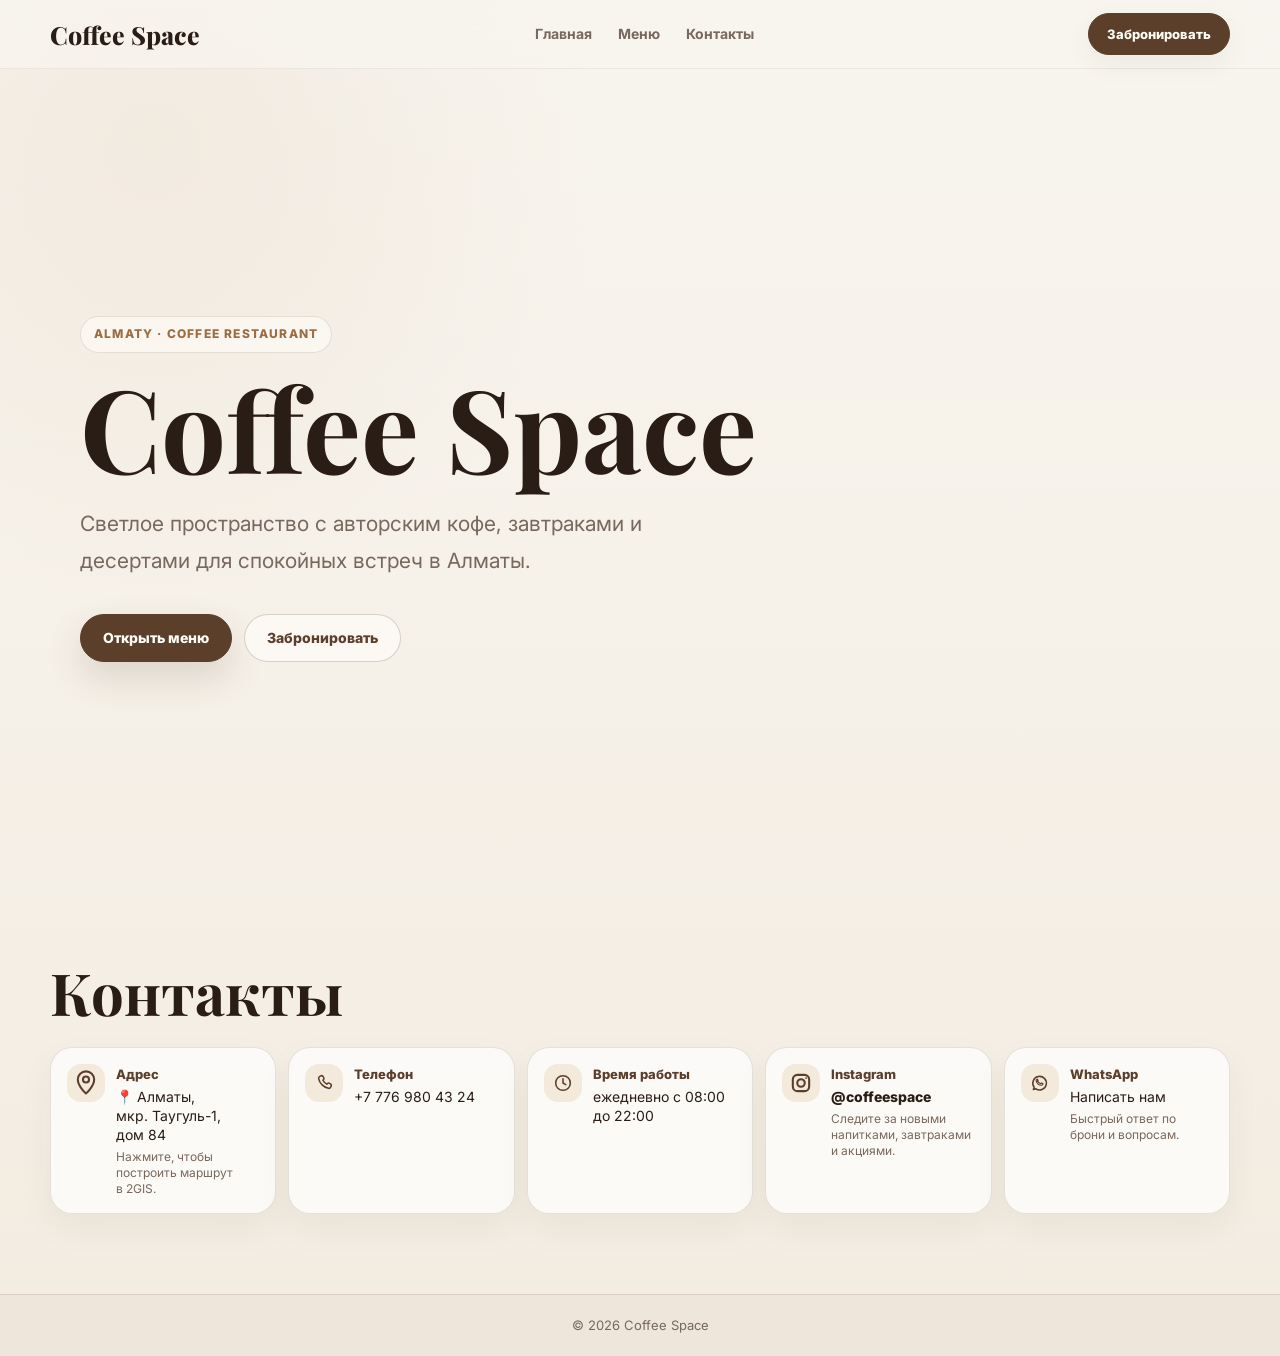
==== commit 8d972e54: "поменял дизайн полностью" ====
--- a/index.html
+++ b/index.html
@@ -23,7 +23,7 @@
         <a href="menu.html">Меню</a>
         <a href="#contacts">Контакты</a>
       </div>
-      <a class="nav-button" href="#contacts" data-whatsapp-reservation>Забронировать столик</a>
+      <a class="nav-button" href="#contacts" data-whatsapp-reservation>Забронировать</a>
     </nav>
   </header>
 
@@ -31,15 +31,15 @@
     <section class="hero" id="home">
       <div class="hero-content">
         <div class="hero-copy">
-          <p class="hero-label">☕ Since 2018</p>
+          <p class="hero-label">Almaty · Coffee Restaurant</p>
           <h1>Coffee Space</h1>
           <p class="hero-text">
-            Спокойная кофейня в Алматы с авторским кофе, завтраками и десертами
-            для размеренного дня.
+            Светлое пространство с авторским кофе, завтраками и десертами для
+            спокойных встреч в Алматы.
           </p>
           <div class="hero-actions">
             <a class="button button-primary" href="menu.html">Открыть меню</a>
-            <a class="button button-secondary" href="#contacts" data-whatsapp-reservation>Забронировать столик</a>
+            <a class="button button-secondary" href="#contacts" data-whatsapp-reservation>Забронировать</a>
           </div>
         </div>
       </div>
@@ -63,7 +63,11 @@
         </a>
 
         <div class="contacts-card">
-          <span class="contacts-card-icon" aria-hidden="true">📞</span>
+          <span class="contacts-card-icon" aria-hidden="true">
+            <svg width="22" height="22" viewBox="0 0 24 24">
+              <path d="M7.4 4.8 9 4.1a1.4 1.4 0 0 1 1.7.5l1.1 1.8a1.4 1.4 0 0 1-.2 1.7l-.8.9a10 10 0 0 0 4.2 4.2l.9-.8a1.4 1.4 0 0 1 1.7-.2l1.8 1.1a1.4 1.4 0 0 1 .5 1.7l-.7 1.6c-.4.9-1.3 1.4-2.3 1.2C11.7 16.9 7.1 12.3 6.2 7.1c-.2-1 .3-1.9 1.2-2.3Z" fill="none" stroke="currentColor" stroke-width="1.7" stroke-linejoin="round"/>
+            </svg>
+          </span>
           <span class="contacts-card-content">
             <strong>Телефон</strong>
             <span>+7 776 980 43 24</span>
@@ -71,7 +75,12 @@
         </div>
 
         <div class="contacts-card">
-          <span class="contacts-card-icon" aria-hidden="true">🕒</span>
+          <span class="contacts-card-icon" aria-hidden="true">
+            <svg width="22" height="22" viewBox="0 0 24 24">
+              <circle cx="12" cy="12" r="8" fill="none" stroke="currentColor" stroke-width="1.7"/>
+              <path d="M12 7.5V12l3 1.8" fill="none" stroke="currentColor" stroke-width="1.7" stroke-linecap="round" stroke-linejoin="round"/>
+            </svg>
+          </span>
           <span class="contacts-card-content">
             <strong>Время работы</strong>
             <span>ежедневно с 08:00 до 22:00</span>
@@ -94,7 +103,12 @@
         </div>
 
         <a class="contacts-card whatsapp-card" href="#" data-whatsapp-contact>
-          <span class="contacts-card-icon" aria-hidden="true">💬</span>
+          <span class="contacts-card-icon" aria-hidden="true">
+            <svg width="22" height="22" viewBox="0 0 24 24">
+              <path d="M7.2 18.2 4.8 19l.8-2.4A7.4 7.4 0 1 1 7.2 18.2Z" fill="none" stroke="currentColor" stroke-width="1.7" stroke-linejoin="round"/>
+              <path d="M9.2 9.2c.4 1.6 1.7 2.9 3.6 3.6l1-.9 1.6.8c-.2 1.1-.9 1.8-1.9 1.8-2.7-.1-5-2.2-5.7-4.8-.2-.9.4-1.7 1.4-2l.8 1.5-.8 1Z" fill="none" stroke="currentColor" stroke-width="1.25" stroke-linejoin="round"/>
+            </svg>
+          </span>
           <span class="contacts-card-content">
             <strong>WhatsApp</strong>
             <span>Написать нам</span>
--- a/style.css
+++ b/style.css
@@ -1,13 +1,18 @@
 :root {
-  --coffee-black: #120d0a;
-  --coffee-dark: #211611;
-  --coffee-brown: #6d4127;
-  --coffee-caramel: #c88b55;
-  --coffee-cream: #f5e6cf;
-  --coffee-muted: #cdb8a0;
-  --glass-bg: rgba(255, 245, 230, 0.08);
-  --glass-border: rgba(255, 255, 255, 0.16);
-  --shadow-luxury: 0 28px 70px rgba(0, 0, 0, 0.42);
+  --milk: #f8f5ef;
+  --ivory: #fffdf8;
+  --porcelain: #fffaf2;
+  --card: #ffffff;
+  --ink: #2a1d16;
+  --muted: #78685d;
+  --soft: #aa9a8b;
+  --line: rgba(92, 63, 43, 0.14);
+  --line-strong: rgba(92, 63, 43, 0.22);
+  --coffee: #5c3f2b;
+  --caramel: #b98555;
+  --bronze: #9a6d43;
+  --shadow: 0 18px 48px rgba(72, 48, 31, 0.08);
+  --shadow-hover: 0 26px 70px rgba(72, 48, 31, 0.13);
 }
 
 * {
@@ -21,11 +26,13 @@
 
 body {
   margin: 0;
-  font-family: Arial, sans-serif;
-  color: #2f241d;
-  background-color: #fffaf3;
-  line-height: 1.6;
   overflow-x: hidden;
+  color: var(--ink);
+  background:
+    radial-gradient(circle at 12% 10%, rgba(185, 133, 85, 0.09), transparent 28%),
+    linear-gradient(180deg, var(--milk), #f3ece1 100%);
+  font-family: "Inter", Arial, sans-serif;
+  line-height: 1.55;
 }
 
 a {
@@ -33,63 +40,118 @@
   text-decoration: none;
 }
 
+img,
+svg {
+  display: block;
+}
+
 .header {
   position: sticky;
   top: 0;
-  z-index: 20;
-  background-color: rgba(18, 13, 10, 0.5);
-  border-bottom: 1px solid rgba(255, 255, 255, 0.1);
+  z-index: 30;
+  border-bottom: 1px solid rgba(92, 63, 43, 0.08);
+  background: rgba(248, 245, 239, 0.78);
   backdrop-filter: blur(18px);
   -webkit-backdrop-filter: blur(18px);
 }
 
 .nav {
-  max-width: 1180px;
+  width: min(1180px, calc(100% - 48px));
+  min-height: 68px;
   margin: 0 auto;
-  padding: 18px 24px;
   display: flex;
   align-items: center;
   justify-content: space-between;
-  gap: 24px;
-  font-family: "Inter", Arial, sans-serif;
-  color: var(--coffee-cream);
+  gap: 22px;
 }
 
 .logo {
+  color: var(--ink);
   font-family: "Playfair Display", Georgia, serif;
-  font-size: 26px;
+  font-size: 25px;
   font-weight: 800;
-  letter-spacing: 0.3px;
+  line-height: 1;
   white-space: nowrap;
 }
 
 .nav-links {
   display: flex;
   align-items: center;
-  gap: 24px;
-  color: var(--coffee-muted);
-  font-size: 15px;
-  font-weight: 600;
+  justify-content: center;
+  gap: 26px;
+  color: var(--muted);
+  font-size: 14px;
+  font-weight: 700;
+}
+
+.nav-links a,
+.nav-button,
+.back-link,
+.button,
+.menu-more-button {
+  transition: color 280ms, background-color 280ms, border-color 280ms, box-shadow 280ms, transform 280ms;
+}
+
+.nav-links a:hover {
+  color: var(--coffee);
+}
+
+.nav-button,
+.back-link {
+  min-height: 42px;
+  padding: 0 18px;
+  display: inline-flex;
+  align-items: center;
+  justify-content: center;
+  border: 1px solid var(--line-strong);
+  border-radius: 999px;
+  background: rgba(255, 253, 248, 0.72);
+  color: var(--coffee);
+  font-size: 13px;
+  font-weight: 800;
+  white-space: nowrap;
+  box-shadow: 0 10px 26px rgba(72, 48, 31, 0.06);
+}
+
+.nav-button {
+  background: var(--coffee);
+  color: var(--ivory);
+  border-color: var(--coffee);
+}
+
+.nav-button:hover,
+.back-link:hover {
+  border-color: var(--caramel);
+  box-shadow: 0 16px 36px rgba(72, 48, 31, 0.13);
+  transform: translateY(-1px) scale(1.02);
+}
+
+.nav-button:hover {
+  background: #4d3424;
+}
+
+.back-link {
+  gap: 8px;
 }
 
 .nav-toggle {
   display: none;
-  width: 44px;
-  height: 44px;
-  border: 1px solid rgba(245, 230, 207, 0.42);
-  border-radius: 14px;
-  background-color: rgba(245, 230, 207, 0.08);
-  color: var(--coffee-cream);
+  width: 42px;
+  height: 42px;
+  border: 1px solid var(--line);
+  border-radius: 999px;
+  background: rgba(255, 253, 248, 0.75);
+  color: var(--coffee);
   cursor: pointer;
 }
 
 .nav-toggle span {
   display: block;
-  width: 18px;
+  width: 17px;
   height: 2px;
   margin: 4px auto;
   border-radius: 999px;
-  background-color: currentColor;
+  background: currentColor;
   transition: transform 250ms, opacity 250ms;
 }
 
@@ -105,349 +167,349 @@
   transform: translateY(-6px) rotate(-45deg);
 }
 
-.nav-links a,
-.nav-button {
-  transition: color 0.25s, border-color 0.25s, background-color 0.25s, transform 0.25s;
-}
-
-.nav-links a:hover {
-  color: white;
-}
-
-.nav-button {
-  padding: 12px 18px;
-  border: 1px solid rgba(245, 230, 207, 0.5);
-  border-radius: 999px;
-  background-color: rgba(245, 230, 207, 0.08);
-  color: var(--coffee-cream);
-  font-weight: 700;
-  white-space: nowrap;
-}
-
-.nav-button:hover {
-  border-color: var(--coffee-caramel);
-  background-color: rgba(200, 139, 85, 0.18);
-  transform: translateY(-2px);
-}
-
 .hero {
-  position: relative;
-  min-height: calc(100vh - 72px);
-  overflow: hidden;
+  min-height: calc(100vh - 68px);
+  padding: 112px 24px 104px;
   display: grid;
   align-items: center;
-  padding: 96px 24px;
-  background:
-    radial-gradient(ellipse at 18% 20%, rgba(200, 139, 85, 0.24), transparent 36%),
-    radial-gradient(ellipse at 82% 24%, rgba(245, 230, 207, 0.13), transparent 34%),
-    linear-gradient(135deg, var(--coffee-black), var(--coffee-dark) 52%, #321f16);
-  color: var(--coffee-cream);
-  font-family: "Inter", Arial, sans-serif;
-}
-
-.hero::after {
-  content: "";
-  position: absolute;
-  inset: auto 0 0;
-  height: 42%;
-  background: linear-gradient(180deg, transparent, rgba(18, 13, 10, 0.86));
-  pointer-events: none;
 }
 
 .hero-content {
-  position: relative;
-  z-index: 1;
-  width: 100%;
-  max-width: 1180px;
+  width: min(1120px, 100%);
   margin: 0 auto;
-  display: grid;
-  grid-template-columns: minmax(0, 1.05fr) minmax(320px, 0.95fr);
-  align-items: center;
-  gap: 64px;
-  animation: heroFadeIn 0.9s ease-out both;
 }
 
 .hero-copy {
-  max-width: 640px;
-}
-
-.hero-label {
-  display: inline-flex;
-  align-items: center;
+  max-width: 880px;
+}
+
+.hero-label,
+.menu-eyebrow {
+  width: fit-content;
   margin: 0 0 22px;
-  padding: 10px 16px;
-  border: 1px solid var(--glass-border);
+  padding: 8px 13px;
+  border: 1px solid var(--line);
   border-radius: 999px;
-  background-color: var(--glass-bg);
-  box-shadow: 0 12px 35px rgba(0, 0, 0, 0.2);
-  backdrop-filter: blur(14px);
-  -webkit-backdrop-filter: blur(14px);
-  color: var(--coffee-cream);
-  font-size: 14px;
-  font-weight: 700;
+  background: rgba(255, 253, 248, 0.58);
+  color: var(--bronze);
+  font-size: 12px;
+  font-weight: 800;
+  letter-spacing: 0.1em;
+  text-transform: uppercase;
 }
 
 .hero h1 {
   margin: 0;
-  color: white;
+  color: var(--ink);
   font-family: "Playfair Display", Georgia, serif;
-  font-size: 72px;
-  line-height: 1;
+  font-size: clamp(66px, 9vw, 118px);
+  line-height: 0.9;
   letter-spacing: 0;
 }
 
 .hero-text {
-  max-width: 580px;
-  margin: 26px 0 34px;
-  color: var(--coffee-muted);
-  font-size: 19px;
-  line-height: 1.8;
+  max-width: 600px;
+  margin: 28px 0 34px;
+  color: var(--muted);
+  font-size: clamp(17px, 1.8vw, 21px);
+  line-height: 1.75;
 }
 
 .hero-actions {
   display: flex;
   flex-wrap: wrap;
-  gap: 14px;
+  gap: 12px;
 }
 
 .button,
+.menu-more-button,
+.whatsapp-button {
+  min-height: 48px;
+  padding: 0 22px;
+  display: inline-flex;
+  align-items: center;
+  justify-content: center;
+  border-radius: 999px;
+  font-family: "Inter", Arial, sans-serif;
+  font-size: 14px;
+  font-weight: 800;
+  white-space: nowrap;
+}
+
 .button-primary,
+.menu-more-button {
+  border: 1px solid var(--coffee);
+  background: var(--coffee);
+  color: var(--ivory);
+  box-shadow: 0 16px 36px rgba(92, 63, 43, 0.16);
+}
+
 .button-secondary {
-  display: inline-block;
-  border-radius: 999px;
-  font: inherit;
-  font-weight: 700;
-  transition: background-color 0.25s, border-color 0.25s, box-shadow 0.25s, transform 0.25s;
-}
-
-.button {
-  padding: 15px 24px;
-}
-
-.button-primary {
-  border: 1px solid var(--coffee-caramel);
-  background: linear-gradient(135deg, #d9a15f, #9f5b2f);
-  color: #1a100b;
-  box-shadow: 0 16px 42px rgba(200, 139, 85, 0.28);
-}
-
-.button-secondary {
-  border: 1px solid var(--glass-border);
-  background-color: rgba(255, 255, 255, 0.08);
-  color: var(--coffee-cream);
-  backdrop-filter: blur(14px);
-  -webkit-backdrop-filter: blur(14px);
-}
-
-.button:hover {
-  transform: translateY(-2px);
-}
-
-.button-primary:hover {
-  box-shadow: 0 20px 54px rgba(200, 139, 85, 0.36);
-}
-
-.button-secondary:hover {
-  border-color: rgba(245, 230, 207, 0.42);
-  background-color: rgba(255, 255, 255, 0.14);
-}
-
-.hero-features {
+  border: 1px solid var(--line-strong);
+  background: rgba(255, 253, 248, 0.68);
+  color: var(--coffee);
+}
+
+.button:hover,
+.menu-more-button:hover,
+.whatsapp-button:hover {
+  box-shadow: var(--shadow-hover);
+  transform: translateY(-2px) scale(1.015);
+}
+
+.section {
+  width: min(1180px, calc(100% - 48px));
+  margin: 0 auto;
+  padding: 76px 0;
+}
+
+.section h2 {
+  margin: 0 0 26px;
+  color: var(--ink);
+  font-family: "Playfair Display", Georgia, serif;
+  font-size: clamp(36px, 4.8vw, 58px);
+  line-height: 1;
+}
+
+.contacts {
+  padding-top: 62px;
+  padding-bottom: 80px;
+}
+
+.contacts-grid {
   display: grid;
-  grid-template-columns: repeat(3, minmax(0, 1fr));
-  gap: 14px;
-  margin-top: 46px;
-}
-
-.hero-features span {
-  min-height: 78px;
-  padding: 18px;
-  border: 1px solid var(--glass-border);
-  border-radius: 18px;
-  background-color: var(--glass-bg);
-  color: var(--coffee-cream);
-  font-weight: 700;
-  backdrop-filter: blur(14px);
-  -webkit-backdrop-filter: blur(14px);
-}
-
-.hero-photo-wrap {
-  position: relative;
-  padding: 14px;
-  border: 1px solid var(--glass-border);
-  border-radius: 34px;
-  background-color: rgba(255, 255, 255, 0.08);
-  box-shadow: var(--shadow-luxury);
-  backdrop-filter: blur(16px);
-  -webkit-backdrop-filter: blur(16px);
-}
-
-.hero-photo-wrap::before {
-  content: "";
-  position: absolute;
-  inset: 28px -18px -22px 44px;
-  z-index: -1;
-  border-radius: 32px;
-  background: linear-gradient(135deg, rgba(200, 139, 85, 0.32), rgba(245, 230, 207, 0.04));
-  filter: blur(8px);
-}
-
-.hero-photo {
-  display: block;
-  width: 100%;
-  height: min(620px, 68vh);
-  object-fit: cover;
-  border-radius: 24px;
-}
-
-@keyframes heroFadeIn {
-  from {
-    opacity: 0;
-    transform: translateY(28px);
-  }
-
-  to {
-    opacity: 1;
-    transform: translateY(0);
-  }
-}
-
-.section {
-  max-width: 1100px;
-  margin: 0 auto;
-  padding: 70px 20px;
-}
-
-.section h2 {
-  margin: 0 0 28px;
-  font-size: 34px;
-}
-
-.menu-section {
-  max-width: none;
-  padding: 118px 24px;
-  background:
-    linear-gradient(180deg, #fff8ee 0%, var(--coffee-cream) 100%);
-}
-
-.menu-heading {
-  max-width: 760px;
-  margin: 0 auto 34px;
-  text-align: center;
-}
-
-.menu-eyebrow {
-  margin: 0 0 12px;
-  color: var(--coffee-caramel);
-  font-family: "Inter", Arial, sans-serif;
+  grid-template-columns: repeat(5, minmax(0, 1fr));
+  gap: 12px;
+}
+
+.contacts-card {
+  min-height: 126px;
+  padding: 16px;
+  display: flex;
+  align-items: flex-start;
+  gap: 11px;
+  border: 1px solid var(--line);
+  border-radius: 22px;
+  background: rgba(255, 255, 255, 0.72);
+  color: var(--ink);
+  box-shadow: 0 14px 34px rgba(72, 48, 31, 0.055);
+  transition: border-color 280ms, box-shadow 280ms, transform 280ms, color 280ms;
+}
+
+.contacts-card:hover {
+  border-color: rgba(185, 133, 85, 0.38);
+  box-shadow: var(--shadow-hover);
+  transform: translateY(-3px);
+}
+
+.contacts-card-icon {
+  flex: 0 0 auto;
+  width: 38px;
+  height: 38px;
+  display: inline-flex;
+  align-items: center;
+  justify-content: center;
+  border-radius: 14px;
+  background: #f4eadc;
+  color: var(--coffee);
+  transition: background 280ms, color 280ms, transform 280ms;
+}
+
+.contacts-card:hover .contacts-card-icon {
+  transform: scale(1.06);
+}
+
+.contacts-card-content {
+  min-width: 0;
+  display: grid;
+  gap: 4px;
+}
+
+.contacts-card-content strong {
+  color: var(--coffee);
   font-size: 13px;
   font-weight: 800;
-  letter-spacing: 0.16em;
-  text-transform: uppercase;
+}
+
+.contacts-card-content span,
+.instagram-link {
+  color: var(--ink);
+  font-size: 14px;
+  line-height: 1.35;
+}
+
+.contacts-card-content small {
+  color: var(--muted);
+  font-size: 12px;
+  line-height: 1.35;
+}
+
+.contacts-address,
+.whatsapp-card {
+  cursor: pointer;
+}
+
+.contacts-address::after {
+  content: "→";
+  margin-left: auto;
+  color: var(--caramel);
+  opacity: 0;
+  transform: translateX(-5px);
+  transition: opacity 250ms, transform 250ms;
+}
+
+.contacts-address:hover::after {
+  opacity: 1;
+  transform: translateX(0);
+}
+
+.instagram-card:hover .instagram-icon {
+  background: linear-gradient(135deg, #e1306c, #833ab4 52%, #f77737);
+  color: white;
+}
+
+.instagram-link {
+  width: fit-content;
+  font-weight: 800;
+  transition: color 250ms;
+}
+
+.instagram-link:hover {
+  color: #c13584;
+}
+
+.footer {
+  padding: 20px 24px;
+  border-top: 1px solid var(--line);
+  background: #eee6da;
+  color: var(--muted);
+  text-align: center;
+  font-size: 13px;
+}
+
+.footer p {
+  margin: 0;
+}
+
+.menu-page {
+  background:
+    radial-gradient(circle at 50% 0%, rgba(185, 133, 85, 0.11), transparent 28%),
+    linear-gradient(180deg, var(--milk), #f1e8dc 100%);
+}
+
+.menu-page .menu-section {
+  width: min(1220px, calc(100% - 48px));
+  min-height: calc(100vh - 68px);
+  margin: 0 auto;
+  padding: 62px 0 72px;
+}
+
+.menu-heading {
+  max-width: 720px;
+  margin: 0 auto 26px;
+  text-align: center;
+}
+
+.menu-heading .menu-eyebrow {
+  margin-left: auto;
+  margin-right: auto;
 }
 
 .menu-heading h2 {
   margin: 0;
-  color: var(--coffee-dark);
   font-family: "Playfair Display", Georgia, serif;
-  font-size: 56px;
-  line-height: 1.05;
+  font-size: clamp(46px, 6vw, 76px);
+  line-height: 0.95;
 }
 
 .menu-heading p {
-  max-width: 620px;
-  margin: 18px auto 0;
-  color: #7b6654;
-  font-family: "Inter", Arial, sans-serif;
-  font-size: 18px;
-  line-height: 1.75;
+  max-width: 560px;
+  margin: 16px auto 0;
+  color: var(--muted);
+  font-size: 16px;
 }
 
 .menu-filter {
   position: relative;
   width: fit-content;
   max-width: 100%;
-  margin: 0 auto 46px;
-  padding: 8px;
+  min-height: 48px;
+  margin: 0 auto 26px;
+  padding: 5px;
   display: flex;
-  flex-wrap: wrap;
+  align-items: center;
   justify-content: center;
-  gap: 6px;
-  border: 1px solid rgba(109, 65, 39, 0.12);
+  gap: 4px;
+  border: 1px solid var(--line);
   border-radius: 999px;
-  background-color: rgba(255, 255, 255, 0.72);
-  box-shadow: 0 18px 50px rgba(109, 65, 39, 0.08);
+  background: rgba(255, 255, 255, 0.68);
+  box-shadow: 0 14px 34px rgba(72, 48, 31, 0.055);
 }
 
 .filter-indicator {
   position: absolute;
-  top: 8px;
+  top: 5px;
   left: 0;
   z-index: 0;
   width: 0;
-  height: calc(100% - 16px);
+  height: calc(100% - 10px);
   border-radius: 999px;
-  background-color: var(--coffee-dark);
+  background: var(--coffee);
+  pointer-events: none;
   transition: transform 320ms cubic-bezier(0.22, 1, 0.36, 1), width 320ms cubic-bezier(0.22, 1, 0.36, 1);
-  pointer-events: none;
 }
 
 .filter-button {
   position: relative;
   z-index: 1;
+  min-height: 38px;
+  padding: 0 15px;
   border: 0;
   border-radius: 999px;
-  padding: 11px 18px;
-  background-color: transparent;
-  color: #7b6654;
+  background: transparent;
+  color: var(--muted);
   font-family: "Inter", Arial, sans-serif;
-  font-size: 14px;
+  font-size: 13px;
   font-weight: 800;
+  white-space: nowrap;
   cursor: pointer;
-  transition: background-color 250ms, color 250ms, transform 250ms;
+  transition: color 250ms, background-color 250ms, transform 250ms;
 }
 
 .filter-button:hover,
 .filter-button.active {
-  color: var(--coffee-cream);
-}
-
-.filter-button:hover {
-  transform: translateY(-1px);
+  color: var(--ivory);
 }
 
 .menu-grid {
-  max-width: 1180px;
-  margin: 0 auto;
   display: grid;
-  grid-template-columns: repeat(4, 1fr);
-  gap: 26px;
+  grid-template-columns: repeat(4, minmax(0, 1fr));
+  gap: 16px;
 }
 
 .menu-card {
-  position: relative;
   overflow: hidden;
-  padding: 18px;
+  padding: 12px;
   display: flex;
   flex-direction: column;
+  border: 1px solid var(--line);
+  border-radius: 24px;
+  background: var(--card);
+  box-shadow: 0 14px 36px rgba(72, 48, 31, 0.055);
   opacity: 1;
   transform: translateY(0);
-  border: 1px solid rgba(109, 65, 39, 0.12);
-  border-radius: 24px;
-  background-color: white;
-  box-shadow: 0 22px 60px rgba(109, 65, 39, 0.1);
-  transition: opacity 300ms, box-shadow 250ms, transform 300ms, border-color 250ms;
+  transition: opacity 300ms, border-color 280ms, box-shadow 280ms, transform 300ms;
 }
 
 .menu-card:hover {
-  border-color: rgba(200, 139, 85, 0.58);
-  box-shadow: 0 34px 90px rgba(109, 65, 39, 0.2), 0 0 0 4px rgba(200, 139, 85, 0.1);
-  transform: translateY(-10px);
+  border-color: rgba(185, 133, 85, 0.36);
+  box-shadow: var(--shadow-hover);
+  transform: translateY(-4px) scale(1.006);
 }
 
 .menu-card.is-fading {
   opacity: 0;
-  transform: translateY(12px);
+  transform: translateY(8px);
   pointer-events: none;
 }
 
@@ -456,634 +518,92 @@
 }
 
 .menu-card img {
-  display: block;
   width: 100%;
-  height: 230px;
+  height: 138px;
   object-fit: cover;
   border-radius: 18px;
-  transition: transform 250ms;
-}
-
-.menu-card:hover img {
-  transform: scale(1.045);
 }
 
 .menu-badge {
+  width: fit-content;
+  min-height: 23px;
+  margin: 12px 2px 0;
+  padding: 0 9px;
   display: inline-flex;
   align-items: center;
-  min-height: 30px;
-  margin: 18px 4px 0;
-  padding: 0 12px;
-  border: 1px solid rgba(109, 65, 39, 0.12);
+  border: 1px solid var(--line);
   border-radius: 999px;
-  background-color: #f7ecdc;
-  color: var(--coffee-brown);
-  font-family: "Inter", Arial, sans-serif;
-  font-size: 12px;
+  background: #f6eee2;
+  color: var(--bronze);
+  font-size: 10px;
   font-weight: 800;
   letter-spacing: 0.04em;
   text-transform: uppercase;
-  transition: background-color 250ms, border-color 250ms, color 250ms;
-}
-
-.menu-card:hover .menu-badge {
-  border-color: rgba(200, 139, 85, 0.42);
-  background-color: rgba(200, 139, 85, 0.18);
-  color: var(--coffee-dark);
 }
 
 .menu-card h3 {
-  margin: 16px 4px 10px;
-  color: var(--coffee-dark);
+  margin: 10px 2px 5px;
+  color: var(--ink);
   font-family: "Playfair Display", Georgia, serif;
-  font-size: 27px;
-  line-height: 1.15;
+  font-size: 22px;
+  line-height: 1.05;
 }
 
 .menu-card p {
-  min-height: 52px;
-  margin: 0 4px 28px;
-  color: #6f5a4b;
-  font-family: "Inter", Arial, sans-serif;
-  font-size: 15px;
-  line-height: 1.65;
+  min-height: 0;
+  margin: 0 2px 14px;
+  color: var(--muted);
+  font-size: 13px;
+  line-height: 1.45;
 }
 
 .card-footer {
-  display: flex;
-  align-items: flex-start;
-  flex-direction: column;
-  gap: 6px;
-  margin: auto 4px 0;
-  padding-top: 8px;
+  margin: auto 2px 0;
+  padding-top: 2px;
 }
 
 .price {
-  color: var(--coffee-dark);
-  font-family: "Inter", Arial, sans-serif;
-  font-size: 22px;
-  font-weight: 700;
+  color: var(--coffee);
+  font-size: 18px;
+  font-weight: 800;
 }
 
 .menu-more {
-  margin-top: 56px;
+  margin-top: 28px;
   display: flex;
   justify-content: center;
-  text-align: center;
 }
 
 .menu-more-button {
-  display: inline-flex;
-  align-items: center;
-  justify-content: center;
-  width: min(100%, 330px);
-  min-height: 58px;
-  padding: 0 30px;
-  border: 1px solid rgba(109, 65, 39, 0.16);
-  border-radius: 999px;
-  background-color: var(--coffee-dark);
-  color: var(--coffee-cream);
-  font-family: "Inter", Arial, sans-serif;
-  font-weight: 800;
-  box-shadow: 0 20px 50px rgba(33, 22, 17, 0.18);
-  transition: background-color 250ms, box-shadow 250ms, transform 250ms;
-}
-
-.menu-more-button:hover {
-  background-color: var(--coffee-brown);
-  box-shadow: 0 26px 64px rgba(33, 22, 17, 0.24);
-  transform: translateY(-3px);
-}
-
-.menu-page .menu-section {
-  min-height: calc(100vh - 73px);
-  padding-top: 96px;
-  padding-bottom: 92px;
-}
-
-.menu-page .menu-heading {
-  margin-bottom: 30px;
-}
-
-.menu-page .menu-heading h2 {
-  font-size: clamp(44px, 7vw, 64px);
-}
-
-.about {
-  max-width: none;
-  position: relative;
-  overflow: hidden;
-  padding: 128px 24px;
-  background:
-    radial-gradient(circle at 10% 15%, rgba(200, 139, 85, 0.18), transparent 32%),
-    radial-gradient(circle at 90% 80%, rgba(109, 65, 39, 0.12), transparent 30%),
-    linear-gradient(135deg, #fff8ee 0%, #f2dfc7 100%);
-}
-
-.about-inner {
-  position: relative;
-  z-index: 1;
-  max-width: 1180px;
-  margin: 0 auto;
-  display: grid;
-  grid-template-columns: 1.1fr 0.9fr;
-  align-items: center;
-  gap: 72px;
-  animation: aboutFadeIn 0.9s ease-out both;
-}
-
-.about-media {
-  position: relative;
-  min-height: 640px;
-  overflow: hidden;
-  border-radius: 34px;
-  box-shadow: 0 34px 90px rgba(47, 36, 29, 0.22);
-}
-
-.about-media img {
-  display: block;
-  width: 100%;
-  height: 100%;
-  min-height: 640px;
-  object-fit: cover;
-  transition: transform 250ms, filter 250ms;
-}
-
-.about-media:hover img {
-  filter: saturate(1.08) contrast(1.04);
-  transform: scale(1.04);
-}
-
-.about-card {
-  position: absolute;
-  padding: 16px 18px;
-  border: 1px solid rgba(255, 255, 255, 0.28);
-  border-radius: 18px;
-  background-color: rgba(18, 13, 10, 0.34);
-  color: white;
-  font-family: "Inter", Arial, sans-serif;
-  box-shadow: 0 18px 45px rgba(0, 0, 0, 0.2);
-  backdrop-filter: blur(16px);
-  -webkit-backdrop-filter: blur(16px);
-}
-
-.about-card span {
-  display: block;
-  color: var(--coffee-muted);
-  font-size: 12px;
-  font-weight: 800;
-  letter-spacing: 0.12em;
-  text-transform: uppercase;
-}
-
-.about-card strong {
-  display: block;
-  margin-top: 4px;
-  font-family: "Playfair Display", Georgia, serif;
-  font-size: 34px;
-  line-height: 1;
-}
-
-.about-card-top {
-  top: 28px;
-  left: 28px;
-}
-
-.about-card-bottom {
-  right: 28px;
-  bottom: 28px;
-}
-
-.about-content {
-  color: var(--coffee-dark);
-}
-
-.about-eyebrow {
-  display: inline-flex;
-  margin: 0 0 18px;
-  padding: 9px 14px;
-  border: 1px solid rgba(109, 65, 39, 0.14);
-  border-radius: 999px;
-  background-color: rgba(255, 255, 255, 0.55);
-  color: var(--coffee-brown);
-  font-family: "Inter", Arial, sans-serif;
-  font-size: 13px;
-  font-weight: 800;
-  letter-spacing: 0.14em;
-  text-transform: uppercase;
-}
-
-.about-content h2 {
-  margin: 0 0 28px;
-  color: var(--coffee-dark);
-  font-family: "Playfair Display", Georgia, serif;
-  font-size: 54px;
-  line-height: 1.08;
-}
-
-.about-content p {
-  margin: 0 0 18px;
-  color: #6f5a4b;
-  font-family: "Inter", Arial, sans-serif;
-  font-size: 17px;
-  line-height: 1.85;
-}
-
-.about-list {
-  margin: 34px 0 0;
-  padding: 0;
-  display: grid;
-  grid-template-columns: repeat(2, minmax(0, 1fr));
-  gap: 14px;
-  list-style: none;
-}
-
-.about-list li {
-  position: relative;
-  padding: 14px 16px 14px 42px;
-  border: 1px solid rgba(109, 65, 39, 0.12);
-  border-radius: 18px;
-  background-color: rgba(255, 255, 255, 0.58);
-  color: var(--coffee-dark);
-  font-family: "Inter", Arial, sans-serif;
-  font-weight: 700;
-}
-
-.about-list li::before {
-  content: "✓";
-  position: absolute;
-  left: 16px;
-  top: 14px;
-  color: var(--coffee-caramel);
-  font-weight: 800;
-}
-
-.about-button {
-  display: inline-flex;
-  align-items: center;
-  justify-content: center;
-  min-height: 56px;
-  margin-top: 38px;
-  padding: 0 28px;
-  border: 1px solid rgba(109, 65, 39, 0.18);
-  border-radius: 999px;
-  background-color: var(--coffee-dark);
-  color: var(--coffee-cream);
-  font-family: "Inter", Arial, sans-serif;
-  font-weight: 800;
-  box-shadow: 0 20px 50px rgba(33, 22, 17, 0.2);
-  transition: background-color 250ms, box-shadow 250ms, transform 250ms;
-}
-
-.about-button:hover {
-  background-color: var(--coffee-brown);
-  box-shadow: 0 26px 64px rgba(33, 22, 17, 0.26);
-  transform: translateY(-3px);
-}
-
-@keyframes aboutFadeIn {
-  from {
-    opacity: 0;
-    transform: translateY(28px);
-  }
-
-  to {
-    opacity: 1;
-    transform: translateY(0);
-  }
-}
-
-.contacts p {
-  margin: 8px 0;
-  font-size: 18px;
-}
-
-.contacts-grid {
-  display: grid;
-  grid-template-columns: repeat(4, minmax(0, 1fr));
-  gap: 18px;
-}
-
-.contacts-card {
-  min-height: 188px;
-  padding: 22px;
-  display: flex;
-  align-items: flex-start;
-  gap: 14px;
-  border: 1px solid rgba(109, 65, 39, 0.12);
-  border-radius: 18px;
-  background-color: rgba(255, 255, 255, 0.68);
-  color: #2f241d;
-  box-shadow: 0 18px 50px rgba(109, 65, 39, 0.08);
-  font-family: "Inter", Arial, sans-serif;
-  transition: color 250ms, background-color 250ms, box-shadow 250ms, transform 250ms;
-}
-
-.contacts-card:hover {
-  box-shadow: 0 26px 64px rgba(109, 65, 39, 0.16);
-  transform: translateY(-4px);
-}
-
-.contacts-address {
-  margin-bottom: 14px;
-  cursor: pointer;
-}
-
-.contacts-address::after {
-  content: "→";
-  margin-left: auto;
-  color: var(--coffee-caramel);
-  opacity: 0;
-  transform: translateX(-6px);
-  transition: opacity 250ms, transform 250ms;
-}
-
-.contacts-address:hover {
-  color: var(--coffee-caramel);
-}
-
-.contacts-address:hover::after {
-  opacity: 1;
-  transform: translateX(0);
-}
-
-.contacts-card-icon {
-  flex: 0 0 auto;
-  width: 48px;
-  height: 48px;
-  display: inline-flex;
-  align-items: center;
-  justify-content: center;
-  border-radius: 14px;
-  background-color: #f7ecdc;
-  color: var(--coffee-caramel);
-  transition: background 250ms, color 250ms, transform 250ms;
-}
-
-.contacts-card:hover .contacts-card-icon {
-  color: var(--coffee-brown);
-  transform: scale(1.06);
-}
-
-.contacts-card-content {
-  min-width: 0;
-  display: grid;
-  gap: 6px;
-}
-
-.contacts-card-content strong {
-  color: var(--coffee-dark);
-  font-size: 15px;
-  font-weight: 800;
-}
-
-.contacts-card-content span,
-.instagram-link {
-  color: inherit;
-  font-size: 17px;
-  line-height: 1.5;
-}
-
-.contacts-card-content small {
-  display: block;
-  color: #8a7462;
-  font-size: 14px;
-  line-height: 1.4;
-}
-
-.instagram-card:hover {
-  border-color: rgba(214, 41, 118, 0.24);
-}
-
-.instagram-card:hover .instagram-icon {
-  background: linear-gradient(135deg, #e1306c, #833ab4 52%, #f77737);
-  color: white;
-}
-
-.instagram-link {
-  width: fit-content;
-  font-weight: 800;
-  transition: color 250ms;
-}
-
-.instagram-link:hover {
-  color: #e1306c;
-}
-
-.whatsapp-button {
-  display: inline-flex;
-  align-items: center;
-  justify-content: center;
-  min-height: 58px;
-  margin-top: 28px;
-  padding: 0 30px;
-  border: 1px solid rgba(109, 65, 39, 0.16);
-  border-radius: 999px;
-  background-color: var(--coffee-dark);
-  color: var(--coffee-cream);
-  font-family: "Inter", Arial, sans-serif;
-  font-weight: 800;
-  box-shadow: 0 20px 50px rgba(33, 22, 17, 0.18);
-  transition: background-color 250ms, box-shadow 250ms, transform 250ms;
-}
-
-.whatsapp-button:hover {
-  background-color: var(--coffee-brown);
-  box-shadow: 0 26px 64px rgba(33, 22, 17, 0.24);
-  transform: translateY(-3px);
-}
-
-.footer {
-  padding: 24px 20px;
-  text-align: center;
-  background-color: #2f241d;
-  color: white;
-}
-
-@media (max-width: 900px) {
+  width: min(100%, 300px);
+}
+
+@media (max-width: 960px) {
   .nav {
-    align-items: flex-start;
-    flex-wrap: wrap;
-  }
-
-  .nav-links {
-    order: 3;
-    width: 100%;
-    flex-wrap: wrap;
-  }
-
-  .hero-content {
-    grid-template-columns: 1fr;
-  }
-
-  .hero h1 {
-    font-size: 54px;
-  }
-
-  .hero-photo {
-    height: 440px;
-  }
-
+    width: min(100% - 32px, 1180px);
+  }
+
+  .contacts-grid,
   .menu-grid {
-    grid-template-columns: repeat(2, 1fr);
-  }
-
-  .menu-heading h2 {
-    font-size: 46px;
-  }
-
-  .about-inner {
-    grid-template-columns: 1fr;
-    gap: 46px;
-  }
-
-  .about-media,
-  .about-media img {
-    min-height: 520px;
-  }
-
-  .about-content h2 {
-    font-size: 46px;
-  }
-
-  .contacts-grid {
     grid-template-columns: repeat(2, minmax(0, 1fr));
-  }
-}
-
-@media (max-width: 600px) {
-  .nav {
-    gap: 16px;
-    padding: 16px 20px;
-  }
-
-  .nav-links {
-    gap: 12px;
-    font-size: 14px;
-  }
-
-  .nav-button {
-    width: 100%;
-    text-align: center;
-  }
-
-  .hero {
-    min-height: auto;
-    padding: 64px 20px 56px;
-  }
-
-  .hero h1 {
-    font-size: 42px;
-  }
-
-  .hero-text {
-    font-size: 17px;
-  }
-
-  .hero-actions {
-    flex-direction: column;
-  }
-
-  .button {
-    width: 100%;
-    text-align: center;
-  }
-
-  .hero-features {
-    grid-template-columns: 1fr;
-    margin-top: 32px;
-  }
-
-  .hero-photo {
-    height: 340px;
-  }
-
-  .section {
-    padding: 50px 20px;
-  }
-
-  .menu-section {
-    padding: 76px 20px;
-  }
-
-  .menu-heading h2 {
-    font-size: 38px;
-  }
-
-  .menu-heading p {
-    font-size: 16px;
-  }
-
-  .menu-filter {
-    border-radius: 24px;
-  }
-
-  .about {
-    padding: 76px 20px;
-  }
-
-  .about-media,
-  .about-media img {
-    min-height: 380px;
-    border-radius: 24px;
-  }
-
-  .about-card {
-    padding: 12px 14px;
-    border-radius: 14px;
-  }
-
-  .about-card strong {
-    font-size: 26px;
-  }
-
-  .about-card-top {
-    top: 18px;
-    left: 18px;
-  }
-
-  .about-card-bottom {
-    right: 18px;
-    bottom: 18px;
-  }
-
-  .about-content h2 {
-    font-size: 38px;
-  }
-
-  .about-content p {
-    font-size: 16px;
-  }
-
-  .about-list {
-    grid-template-columns: 1fr;
-  }
-
-  .contacts-grid {
-    grid-template-columns: 1fr;
-  }
-
-  .menu-grid {
-    grid-template-columns: 1fr;
-  }
-
-  .card-footer {
-    align-items: flex-start;
-    flex-direction: column;
   }
 }
 
 @media (max-width: 768px) {
   .nav {
-    padding: 12px 18px;
+    min-height: 58px;
+    width: min(100% - 28px, 1180px);
     display: grid;
     grid-template-columns: 1fr auto;
-    align-items: center;
-    gap: 12px;
+    gap: 10px;
+  }
+
+  .menu-page .nav {
+    grid-template-columns: auto 1fr auto;
   }
 
   .logo {
-    font-size: clamp(22px, 6vw, 25px);
+    font-size: 22px;
   }
 
   .nav-toggle {
@@ -1102,463 +622,21 @@
   }
 
   .nav.is-open .nav-links {
-    margin-top: 6px;
-    padding: 12px;
+    padding: 8px;
     flex-direction: column;
     align-items: stretch;
-    gap: 4px;
-    border: 1px solid rgba(245, 230, 207, 0.16);
+    gap: 2px;
+    border: 1px solid var(--line);
     border-radius: 18px;
-    background-color: rgba(18, 13, 10, 0.72);
+    background: rgba(255, 253, 248, 0.94);
+    box-shadow: var(--shadow);
   }
 
   .nav-links a {
-    min-height: 44px;
+    min-height: 40px;
     display: flex;
     align-items: center;
-  }
-
-  .nav.is-open .nav-button {
-    min-height: 48px;
-    justify-content: center;
-    text-align: center;
-  }
-
-  .hero {
-    min-height: auto;
-    padding: 56px 18px 48px;
-  }
-
-  .hero-content {
-    grid-template-columns: 1fr;
-    gap: 34px;
-  }
-
-  .hero-copy {
-    max-width: 100%;
-  }
-
-  .hero h1 {
-    font-size: clamp(38px, 10vw, 52px);
-  }
-
-  .hero-text {
-    margin: 20px 0 26px;
-    font-size: clamp(16px, 4.2vw, 18px);
-    line-height: 1.7;
-  }
-
-  .hero-actions {
-    flex-direction: column;
-  }
-
-  .button {
-    width: 100%;
-    min-height: 48px;
-    text-align: center;
-  }
-
-  .hero-features {
-    grid-template-columns: 1fr;
-    margin-top: 28px;
-  }
-
-  .hero-features span {
-    min-height: 64px;
-  }
-
-  .hero-photo-wrap {
-    max-width: 100%;
-    padding: 10px;
-    border-radius: 24px;
-  }
-
-  .hero-photo {
-    width: 100%;
-    height: clamp(280px, 72vw, 420px);
-    border-radius: 18px;
-  }
-
-  .section {
-    max-width: 100%;
-    padding: 54px 18px;
-  }
-
-  .menu-section {
-    padding: 68px 18px;
-  }
-
-  .menu-heading {
-    margin-bottom: 26px;
-  }
-
-  .menu-heading h2,
-  .about-content h2 {
-    font-size: clamp(36px, 9vw, 46px);
-  }
-
-  .menu-heading p {
-    font-size: 16px;
-  }
-
-  .menu-filter {
-    width: 100%;
-    margin-bottom: 34px;
-    justify-content: flex-start;
-    flex-wrap: nowrap;
-    overflow-x: auto;
-    overscroll-behavior-inline: contain;
-    scrollbar-width: none;
-  }
-
-  .menu-filter::-webkit-scrollbar {
-    display: none;
-  }
-
-  .filter-button {
-    min-height: 44px;
-    flex: 0 0 auto;
-    white-space: nowrap;
-  }
-
-  .menu-grid {
-    grid-template-columns: 1fr;
-    gap: 22px;
-  }
-
-  .menu-card {
-    max-width: 100%;
-  }
-
-  .menu-card img {
-    height: clamp(220px, 58vw, 310px);
-    object-position: center;
-  }
-
-  .menu-more-button,
-  .whatsapp-button,
-  .instagram-link {
-    min-height: 44px;
-  }
-
-  .about {
-    padding: 68px 18px;
-  }
-
-  .about-inner {
-    grid-template-columns: 1fr;
-    gap: 34px;
-  }
-
-  .about-media,
-  .about-media img {
-    min-height: clamp(320px, 78vw, 520px);
-  }
-
-  .contacts-grid {
-    grid-template-columns: repeat(2, minmax(0, 1fr));
-    gap: 14px;
-  }
-
-  .contacts-card {
-    min-height: 176px;
-  }
-
-  .footer {
-    padding: 18px;
-  }
-
-  .footer p {
-    margin: 0;
-  }
-}
-
-@media (max-width: 480px) {
-  .nav {
-    padding: 10px 14px;
-  }
-
-  .hero {
-    padding: 44px 16px 40px;
-  }
-
-  .hero-label {
-    margin-bottom: 16px;
-    padding: 8px 12px;
-  }
-
-  .hero h1 {
-    font-size: clamp(34px, 10.8vw, 42px);
-  }
-
-  .hero-photo {
-    height: clamp(250px, 74vw, 330px);
-  }
-
-  .section {
-    padding: 46px 16px;
-  }
-
-  .menu-section,
-  .about {
-    padding: 58px 16px;
-  }
-
-  .menu-card {
-    padding: 14px;
-    border-radius: 20px;
-  }
-
-  .menu-card img {
-    height: clamp(210px, 62vw, 270px);
-    border-radius: 16px;
-  }
-
-  .menu-card h3 {
-    font-size: 25px;
-  }
-
-  .contacts-grid {
-    grid-template-columns: 1fr;
-  }
-
-  .contacts-card {
-    min-height: 150px;
-    padding: 18px;
-  }
-
-  .whatsapp-button {
-    width: 100%;
-  }
-}
-
-@media (max-width: 390px) {
-  .nav {
-    padding: 9px 12px;
-  }
-
-  .logo {
-    font-size: 21px;
-  }
-
-  .hero {
-    padding: 38px 14px 36px;
-  }
-
-  .hero h1 {
-    font-size: 34px;
-  }
-
-  .hero-text {
-    font-size: 16px;
-  }
-
-  .section {
-    padding-left: 14px;
-    padding-right: 14px;
-  }
-
-  .menu-section,
-  .about {
-    padding-left: 14px;
-    padding-right: 14px;
-  }
-
-  .filter-button {
-    padding: 10px 14px;
-  }
-
-  .contacts-card {
-    padding: 16px;
-  }
-}
-
-@media (max-width: 600px) {
-  .menu-filter {
-    width: 100%;
-    max-width: 100%;
-    min-height: 56px;
-    margin: 0 auto 34px;
-    padding: 6px;
-    display: flex;
-    align-items: center;
-    justify-content: flex-start;
-    flex-wrap: nowrap;
-    gap: 6px;
-    overflow-x: auto;
-    overflow-y: hidden;
-    border-radius: 999px;
-    -webkit-overflow-scrolling: touch;
-    scrollbar-width: none;
-  }
-
-  .menu-filter::-webkit-scrollbar {
-    display: none;
-  }
-
-  .filter-indicator {
-    display: none;
-  }
-
-  .filter-button {
-    min-height: 44px;
-    padding: 0 16px;
-    flex: 0 0 auto;
-    border-radius: 999px;
-    white-space: nowrap;
-    color: #7b6654;
-  }
-
-  .filter-button.active {
-    background-color: var(--coffee-dark);
-    color: var(--coffee-cream);
-  }
-
-  .filter-button:hover {
-    transform: none;
-  }
-}
-
-@media (max-width: 390px) {
-  .filter-button {
-    padding: 0 14px;
-    font-size: 13px;
-  }
-}
-
-/* Compact structure */
-.hero {
-  min-height: calc(100vh - 72px);
-  padding: 84px 24px;
-}
-
-.hero-content {
-  max-width: 860px;
-  grid-template-columns: 1fr;
-  gap: 0;
-  text-align: left;
-}
-
-.hero-copy {
-  max-width: 760px;
-}
-
-.hero h1 {
-  font-size: clamp(58px, 8vw, 86px);
-}
-
-.hero-text {
-  max-width: 620px;
-}
-
-.menu-page .menu-section {
-  padding-top: 72px;
-}
-
-.menu-grid {
-  grid-template-columns: repeat(4, minmax(0, 1fr));
-  gap: 18px;
-}
-
-.menu-card {
-  padding: 12px;
-  border-radius: 18px;
-}
-
-.menu-card img {
-  height: 150px;
-  border-radius: 14px;
-}
-
-.menu-badge {
-  min-height: 24px;
-  margin: 12px 2px 0;
-  padding: 0 9px;
-  font-size: 10px;
-}
-
-.menu-card h3 {
-  margin: 10px 2px 6px;
-  font-size: 22px;
-}
-
-.menu-card p {
-  min-height: 0;
-  margin: 0 2px 14px;
-  font-size: 13px;
-  line-height: 1.45;
-}
-
-.card-footer {
-  margin: auto 2px 0;
-  padding-top: 2px;
-}
-
-.price {
-  font-size: 19px;
-}
-
-.contacts {
-  padding-top: 58px;
-  padding-bottom: 58px;
-}
-
-.contacts-grid {
-  grid-template-columns: repeat(5, minmax(0, 1fr));
-  gap: 12px;
-}
-
-.contacts-card {
-  min-height: 132px;
-  padding: 16px;
-  gap: 10px;
-}
-
-.contacts-card-icon {
-  width: 38px;
-  height: 38px;
-  border-radius: 12px;
-}
-
-.contacts-card-content {
-  gap: 4px;
-}
-
-.contacts-card-content strong {
-  font-size: 14px;
-}
-
-.contacts-card-content span,
-.instagram-link {
-  font-size: 14px;
-}
-
-.contacts-card-content small {
-  font-size: 12px;
-}
-
-.whatsapp-card {
-  cursor: pointer;
-}
-
-@media (max-width: 900px) {
-  .menu-grid {
-    grid-template-columns: repeat(2, minmax(0, 1fr));
-  }
-
-  .contacts-grid {
-    grid-template-columns: repeat(2, minmax(0, 1fr));
-  }
-}
-
-@media (max-width: 768px) {
-  .nav.is-open .nav-links {
-    padding: 8px;
-    gap: 2px;
-  }
-
-  .nav-links a {
-    min-height: 40px;
+    color: var(--coffee);
     font-size: 14px;
   }
 
@@ -1568,69 +646,127 @@
     font-size: 14px;
   }
 
+  .back-link {
+    min-width: 42px;
+    min-height: 42px;
+    padding: 0 13px;
+  }
+
+  .back-link span {
+    display: none;
+  }
+
   .hero {
     min-height: auto;
-    padding: 72px 18px 58px;
+    padding: 62px 16px 48px;
+  }
+
+  .hero-label {
+    margin-bottom: 14px;
   }
 
   .hero h1 {
-    font-size: clamp(42px, 12vw, 58px);
+    font-size: clamp(42px, 13vw, 60px);
   }
 
   .hero-text {
-    margin: 18px 0 24px;
+    margin: 18px 0 22px;
     font-size: 16px;
     line-height: 1.65;
   }
 
   .hero-actions {
-    max-width: 420px;
+    gap: 9px;
   }
 
   .button {
-    min-height: 44px;
-    padding: 12px 18px;
-  }
-
+    min-height: 42px;
+    padding: 0 18px;
+    font-size: 13px;
+  }
+
+  .section,
   .menu-page .menu-section {
-    padding: 44px 14px 54px;
+    width: min(100% - 28px, 1180px);
+    padding-top: 42px;
+    padding-bottom: 46px;
+  }
+
+  .section h2 {
+    margin-bottom: 18px;
+  }
+
+  .contacts-grid {
+    grid-template-columns: 1fr;
+    gap: 8px;
+  }
+
+  .contacts-card {
+    min-height: auto;
+    padding: 12px;
+    border-radius: 16px;
+  }
+
+  .contacts-card-icon {
+    width: 34px;
+    height: 34px;
+    border-radius: 12px;
   }
 
   .menu-heading {
     margin-bottom: 18px;
   }
 
-  .menu-heading h2,
-  .menu-page .menu-heading h2 {
-    font-size: clamp(34px, 11vw, 46px);
+  .menu-heading h2 {
+    font-size: clamp(36px, 12vw, 50px);
   }
 
   .menu-heading p {
     margin-top: 10px;
     font-size: 14px;
-    line-height: 1.55;
+    line-height: 1.5;
   }
 
   .menu-filter {
-    min-height: 48px;
-    margin-bottom: 18px;
-    padding: 4px;
+    width: 100%;
+    min-height: 46px;
+    margin-bottom: 16px;
+    justify-content: flex-start;
+    overflow-x: auto;
+    overflow-y: hidden;
+    -webkit-overflow-scrolling: touch;
+    scrollbar-width: none;
+  }
+
+  .menu-filter::-webkit-scrollbar {
+    display: none;
+  }
+
+  .filter-indicator {
+    display: none;
   }
 
   .filter-button {
-    min-height: 38px;
+    min-height: 36px;
     padding: 0 13px;
+    flex: 0 0 auto;
+    color: var(--muted);
     font-size: 13px;
+  }
+
+  .filter-button.active {
+    background: var(--coffee);
+    color: var(--ivory);
   }
 
   .menu-grid {
     grid-template-columns: 1fr;
-    gap: 10px;
+    gap: 9px;
   }
 
   .menu-card {
     display: grid;
-    grid-template-columns: 88px minmax(0, 1fr);
+    grid-template-columns: 86px minmax(0, 1fr);
     grid-template-areas:
       "image badge"
       "image title"
@@ -1639,20 +775,19 @@
     column-gap: 12px;
     align-items: start;
     padding: 10px;
-    border-radius: 16px;
+    border-radius: 18px;
   }
 
   .menu-card img {
     grid-area: image;
-    width: 88px;
-    height: 88px;
-    border-radius: 12px;
+    width: 86px;
+    height: 86px;
+    border-radius: 14px;
   }
 
   .menu-badge {
     grid-area: badge;
-    width: fit-content;
-    min-height: 20px;
+    min-height: 19px;
     margin: 0;
     padding: 0 8px;
     font-size: 9px;
@@ -1662,7 +797,6 @@
     grid-area: title;
     margin: 4px 0 2px;
     font-size: 18px;
-    line-height: 1.15;
   }
 
   .menu-card p {
@@ -1671,7 +805,7 @@
     display: -webkit-box;
     overflow: hidden;
     font-size: 12px;
-    line-height: 1.35;
+    line-height: 1.34;
     -webkit-box-orient: vertical;
     -webkit-line-clamp: 2;
   }
@@ -1679,7 +813,6 @@
   .card-footer {
     grid-area: price;
     margin: 6px 0 0;
-    padding: 0;
   }
 
   .price {
@@ -1687,68 +820,29 @@
   }
 
   .menu-more {
-    margin-top: 24px;
-  }
-
-  .contacts {
-    padding-top: 42px;
-    padding-bottom: 42px;
-  }
-
-  .contacts h2 {
-    margin-bottom: 18px;
-  }
-
-  .contacts-grid {
-    grid-template-columns: 1fr;
-    gap: 8px;
-  }
-
-  .contacts-card {
-    min-height: auto;
-    padding: 12px;
-    border-radius: 14px;
-  }
-
-  .contacts-card:hover {
-    transform: translateY(-2px);
-  }
-}
-
-@media (max-width: 480px) {
+    margin-top: 22px;
+  }
+}
+
+@media (max-width: 420px) {
+  .nav {
+    width: min(100% - 24px, 1180px);
+  }
+
+  .logo {
+    font-size: 20px;
+  }
+
   .hero {
-    padding: 54px 16px 42px;
-  }
-
-  .hero-label {
-    margin-bottom: 12px;
+    padding: 52px 14px 38px;
   }
 
   .hero h1 {
     font-size: 40px;
   }
 
-  .hero-text {
-    margin-bottom: 20px;
-  }
-
-  .menu-card {
-    grid-template-columns: 82px minmax(0, 1fr);
-  }
-
-  .menu-card img {
-    width: 82px;
-    height: 82px;
-  }
-}
-
-@media (max-width: 390px) {
-  .hero {
-    padding: 46px 14px 36px;
-  }
-
-  .hero h1 {
-    font-size: 36px;
+  .button {
+    width: 100%;
   }
 
   .menu-card {
@@ -1765,9 +859,4 @@
   .menu-card h3 {
     font-size: 17px;
   }
-
-  .filter-button {
-    min-height: 36px;
-    padding: 0 12px;
-  }
-}
+}
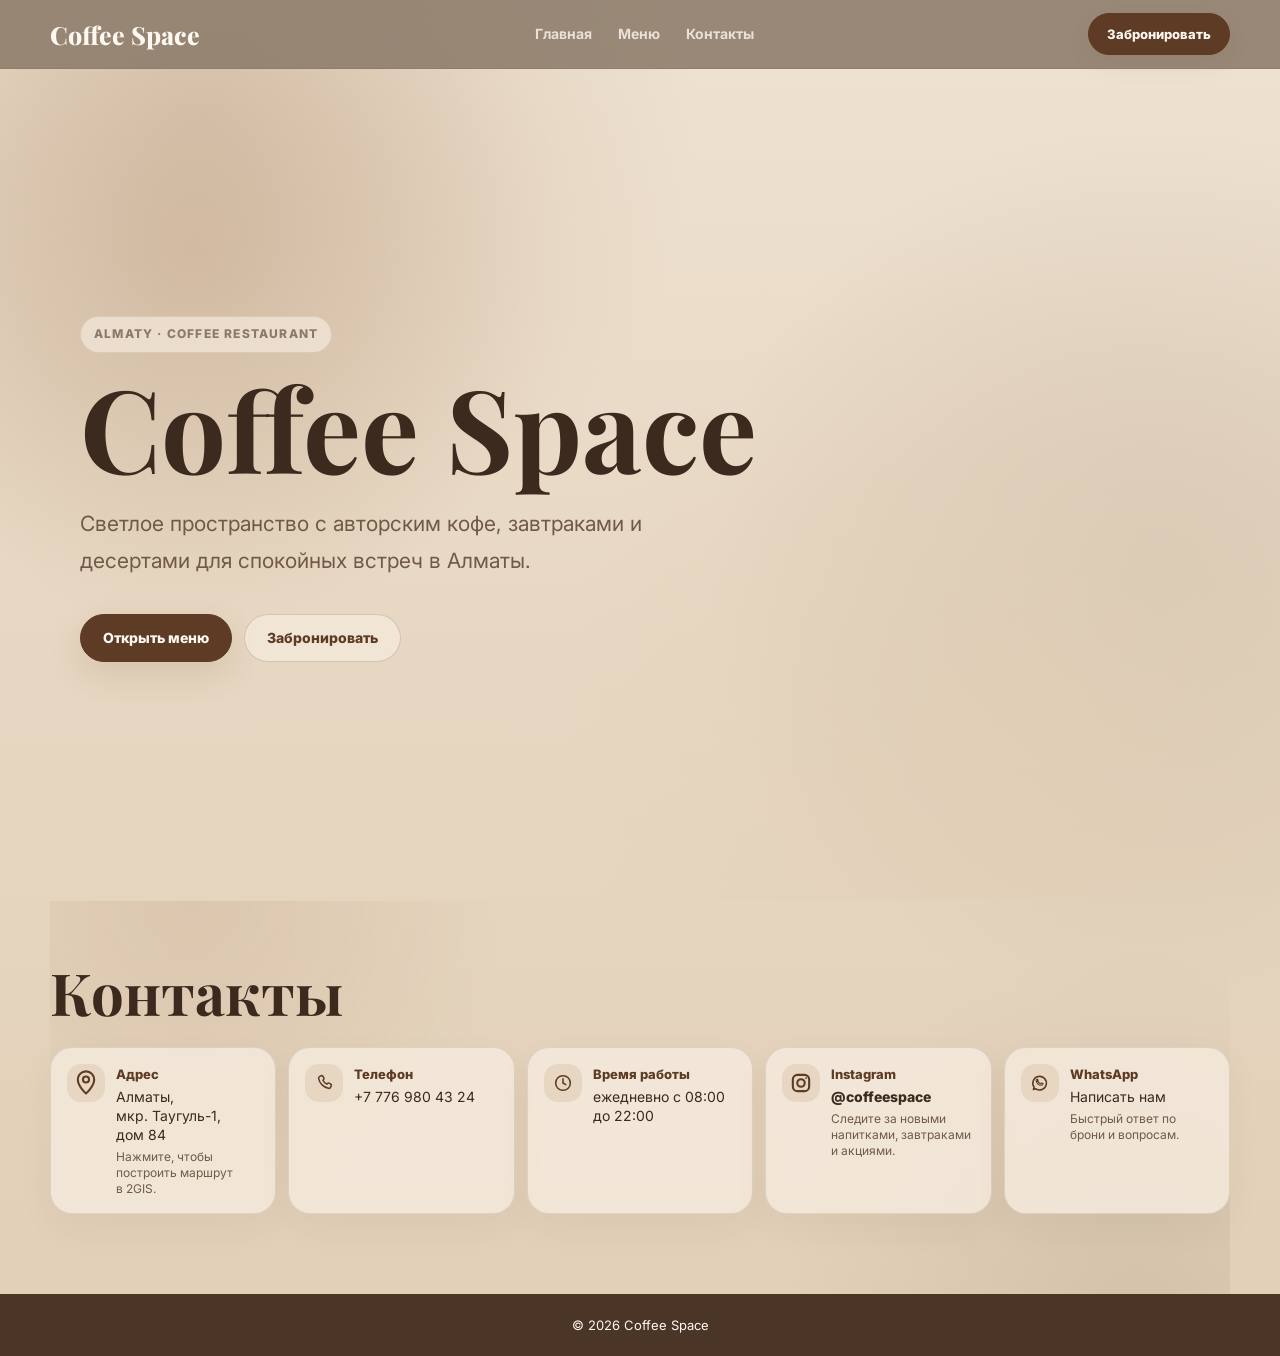
==== commit 252dbc8b: "Добавил список заказа для официанта" ====
--- a/index.html
+++ b/index.html
@@ -3,6 +3,11 @@
 <head>
   <meta charset="UTF-8">
   <meta name="viewport" content="width=device-width, initial-scale=1.0">
+  <meta name="description" content="Coffee Space в Алматы: авторский кофе, завтраки, десерты, бронирование столика и контакты.">
+  <meta property="og:title" content="Coffee Space - кофейня в Алматы">
+  <meta property="og:description" content="Светлое пространство с авторским кофе, завтраками и десертами для спокойных встреч в Алматы.">
+  <meta property="og:type" content="website">
+  <meta property="og:url" content="index.html">
   <title>Coffee Space - кофейня</title>
   <link rel="preconnect" href="https://fonts.googleapis.com">
   <link rel="preconnect" href="https://fonts.gstatic.com" crossorigin>
@@ -13,13 +18,13 @@
   <header class="header">
     <nav class="nav">
       <a class="logo" href="#home">Coffee Space</a>
-      <button class="nav-toggle" type="button" aria-label="Открыть меню" aria-expanded="false">
+      <button class="nav-toggle" type="button" aria-label="Открыть меню" aria-expanded="false" aria-controls="site-navigation">
         <span></span>
         <span></span>
         <span></span>
       </button>
-      <div class="nav-links">
-        <a href="#home">Главная</a>
+      <div class="nav-links" id="site-navigation">
+        <a href="#home" aria-current="page">Главная</a>
         <a href="menu.html">Меню</a>
         <a href="#contacts">Контакты</a>
       </div>
@@ -57,12 +62,12 @@
           </span>
           <span class="contacts-card-content">
             <strong>Адрес</strong>
-            <span>📍 Алматы,<br>мкр. Таугуль-1, дом 84</span>
+            <span>Алматы,<br>мкр. Таугуль-1, дом 84</span>
             <small>Нажмите, чтобы построить маршрут в 2GIS.</small>
           </span>
         </a>
 
-        <div class="contacts-card">
+        <a class="contacts-card" href="tel:+77769804324">
           <span class="contacts-card-icon" aria-hidden="true">
             <svg width="22" height="22" viewBox="0 0 24 24">
               <path d="M7.4 4.8 9 4.1a1.4 1.4 0 0 1 1.7.5l1.1 1.8a1.4 1.4 0 0 1-.2 1.7l-.8.9a10 10 0 0 0 4.2 4.2l.9-.8a1.4 1.4 0 0 1 1.7-.2l1.8 1.1a1.4 1.4 0 0 1 .5 1.7l-.7 1.6c-.4.9-1.3 1.4-2.3 1.2C11.7 16.9 7.1 12.3 6.2 7.1c-.2-1 .3-1.9 1.2-2.3Z" fill="none" stroke="currentColor" stroke-width="1.7" stroke-linejoin="round"/>
@@ -72,7 +77,7 @@
             <strong>Телефон</strong>
             <span>+7 776 980 43 24</span>
           </span>
-        </div>
+        </a>
 
         <div class="contacts-card">
           <span class="contacts-card-icon" aria-hidden="true">
--- a/style.css
+++ b/style.css
@@ -1,18 +1,20 @@
 :root {
-  --milk: #f8f5ef;
-  --ivory: #fffdf8;
-  --porcelain: #fffaf2;
-  --card: #ffffff;
-  --ink: #2a1d16;
-  --muted: #78685d;
-  --soft: #aa9a8b;
-  --line: rgba(92, 63, 43, 0.14);
-  --line-strong: rgba(92, 63, 43, 0.22);
-  --coffee: #5c3f2b;
-  --caramel: #b98555;
-  --bronze: #9a6d43;
-  --shadow: 0 18px 48px rgba(72, 48, 31, 0.08);
-  --shadow-hover: 0 26px 70px rgba(72, 48, 31, 0.13);
+  --milk: #eee2d1;
+  --ivory: #e7d7c2;
+  --porcelain: #e2cfb7;
+  --card: #f5ebdd;
+  --ink: #3c2a1e;
+  --muted: #705a47;
+  --soft: #8b7a68;
+  --line: rgba(90, 60, 35, 0.12);
+  --line-strong: rgba(90, 60, 35, 0.2);
+  --coffee: #5e3b24;
+  --caramel: #8c5a32;
+  --bronze: #8b7a68;
+  --hover: #7a4e30;
+  --button-text: #fff9f2;
+  --shadow: 0 12px 35px rgba(85, 55, 25, 0.12);
+  --shadow-hover: 0 18px 48px rgba(85, 55, 25, 0.18);
 }
 
 * {
@@ -29,10 +31,15 @@
   overflow-x: hidden;
   color: var(--ink);
   background:
-    radial-gradient(circle at 12% 10%, rgba(185, 133, 85, 0.09), transparent 28%),
-    linear-gradient(180deg, var(--milk), #f3ece1 100%);
+    radial-gradient(circle at 16% 8%, rgba(140, 90, 50, 0.16), transparent 30%),
+    radial-gradient(circle at 90% 42%, rgba(139, 122, 104, 0.18), transparent 32%),
+    linear-gradient(180deg, var(--milk), var(--ivory) 48%, var(--porcelain) 100%);
   font-family: "Inter", Arial, sans-serif;
   line-height: 1.55;
+}
+
+body.table-modal-open {
+  overflow: hidden;
 }
 
 a {
@@ -49,8 +56,8 @@
   position: sticky;
   top: 0;
   z-index: 30;
-  border-bottom: 1px solid rgba(92, 63, 43, 0.08);
-  background: rgba(248, 245, 239, 0.78);
+  border-bottom: 1px solid rgba(90, 60, 35, 0.12);
+  background: rgba(139, 122, 104, 0.86);
   backdrop-filter: blur(18px);
   -webkit-backdrop-filter: blur(18px);
 }
@@ -66,7 +73,7 @@
 }
 
 .logo {
-  color: var(--ink);
+  color: #fff9f2;
   font-family: "Playfair Display", Georgia, serif;
   font-size: 25px;
   font-weight: 800;
@@ -79,7 +86,7 @@
   align-items: center;
   justify-content: center;
   gap: 26px;
-  color: var(--muted);
+  color: rgba(255, 249, 242, 0.78);
   font-size: 14px;
   font-weight: 700;
 }
@@ -93,7 +100,7 @@
 }
 
 .nav-links a:hover {
-  color: var(--coffee);
+  color: #fff9f2;
 }
 
 .nav-button,
@@ -105,8 +112,8 @@
   justify-content: center;
   border: 1px solid var(--line-strong);
   border-radius: 999px;
-  background: rgba(255, 253, 248, 0.72);
-  color: var(--coffee);
+  background: rgba(245, 235, 221, 0.72);
+  color: var(--ink);
   font-size: 13px;
   font-weight: 800;
   white-space: nowrap;
@@ -115,7 +122,7 @@
 
 .nav-button {
   background: var(--coffee);
-  color: var(--ivory);
+  color: var(--button-text);
   border-color: var(--coffee);
 }
 
@@ -127,7 +134,7 @@
 }
 
 .nav-button:hover {
-  background: #4d3424;
+  background: var(--hover);
 }
 
 .back-link {
@@ -140,8 +147,8 @@
   height: 42px;
   border: 1px solid var(--line);
   border-radius: 999px;
-  background: rgba(255, 253, 248, 0.75);
-  color: var(--coffee);
+  background: rgba(245, 235, 221, 0.72);
+  color: #fff9f2;
   cursor: pointer;
 }
 
@@ -172,6 +179,9 @@
   padding: 112px 24px 104px;
   display: grid;
   align-items: center;
+  background:
+    radial-gradient(circle at 15% 22%, rgba(140, 90, 50, 0.18), transparent 30%),
+    radial-gradient(circle at 80% 78%, rgba(226, 207, 183, 0.72), transparent 38%);
 }
 
 .hero-content {
@@ -190,7 +200,7 @@
   padding: 8px 13px;
   border: 1px solid var(--line);
   border-radius: 999px;
-  background: rgba(255, 253, 248, 0.58);
+  background: rgba(245, 235, 221, 0.68);
   color: var(--bronze);
   font-size: 12px;
   font-weight: 800;
@@ -240,13 +250,13 @@
 .menu-more-button {
   border: 1px solid var(--coffee);
   background: var(--coffee);
-  color: var(--ivory);
-  box-shadow: 0 16px 36px rgba(92, 63, 43, 0.16);
+  color: var(--button-text);
+  box-shadow: var(--shadow);
 }
 
 .button-secondary {
   border: 1px solid var(--line-strong);
-  background: rgba(255, 253, 248, 0.68);
+  background: rgba(245, 235, 221, 0.7);
   color: var(--coffee);
 }
 
@@ -274,6 +284,9 @@
 .contacts {
   padding-top: 62px;
   padding-bottom: 80px;
+  background:
+    radial-gradient(circle at 12% 0%, rgba(140, 90, 50, 0.11), transparent 28%),
+    radial-gradient(circle at 92% 100%, rgba(139, 122, 104, 0.16), transparent 30%);
 }
 
 .contacts-grid {
@@ -290,7 +303,7 @@
   gap: 11px;
   border: 1px solid var(--line);
   border-radius: 22px;
-  background: rgba(255, 255, 255, 0.72);
+  background: rgba(245, 235, 221, 0.82);
   color: var(--ink);
   box-shadow: 0 14px 34px rgba(72, 48, 31, 0.055);
   transition: border-color 280ms, box-shadow 280ms, transform 280ms, color 280ms;
@@ -310,7 +323,7 @@
   align-items: center;
   justify-content: center;
   border-radius: 14px;
-  background: #f4eadc;
+  background: #e7d7c2;
   color: var(--coffee);
   transition: background 280ms, color 280ms, transform 280ms;
 }
@@ -365,7 +378,7 @@
 
 .instagram-card:hover .instagram-icon {
   background: linear-gradient(135deg, #e1306c, #833ab4 52%, #f77737);
-  color: white;
+  color: #fff9f2;
 }
 
 .instagram-link {
@@ -381,8 +394,8 @@
 .footer {
   padding: 20px 24px;
   border-top: 1px solid var(--line);
-  background: #eee6da;
-  color: var(--muted);
+  background: #4a3527;
+  color: #fff9f2;
   text-align: center;
   font-size: 13px;
 }
@@ -393,8 +406,13 @@
 
 .menu-page {
   background:
-    radial-gradient(circle at 50% 0%, rgba(185, 133, 85, 0.11), transparent 28%),
-    linear-gradient(180deg, var(--milk), #f1e8dc 100%);
+    radial-gradient(circle at 50% 0%, rgba(140, 90, 50, 0.18), transparent 28%),
+    radial-gradient(circle at 10% 85%, rgba(139, 122, 104, 0.18), transparent 32%),
+    linear-gradient(180deg, var(--milk), var(--ivory) 55%, var(--porcelain) 100%);
+}
+
+.menu-page.has-table-bar {
+  padding-bottom: 104px;
 }
 
 .menu-page .menu-section {
@@ -402,6 +420,9 @@
   min-height: calc(100vh - 68px);
   margin: 0 auto;
   padding: 62px 0 72px;
+  background:
+    radial-gradient(circle at 88% 12%, rgba(140, 90, 50, 0.11), transparent 30%),
+    radial-gradient(circle at 12% 92%, rgba(226, 207, 183, 0.7), transparent 34%);
 }
 
 .menu-heading {
@@ -442,7 +463,7 @@
   gap: 4px;
   border: 1px solid var(--line);
   border-radius: 999px;
-  background: rgba(255, 255, 255, 0.68);
+  background: rgba(245, 235, 221, 0.76);
   box-shadow: 0 14px 34px rgba(72, 48, 31, 0.055);
 }
 
@@ -478,7 +499,7 @@
 
 .filter-button:hover,
 .filter-button.active {
-  color: var(--ivory);
+  color: var(--button-text);
 }
 
 .menu-grid {
@@ -533,7 +554,7 @@
   align-items: center;
   border: 1px solid var(--line);
   border-radius: 999px;
-  background: #f6eee2;
+  background: #e7d7c2;
   color: var(--bronze);
   font-size: 10px;
   font-weight: 800;
@@ -560,12 +581,47 @@
 .card-footer {
   margin: auto 2px 0;
   padding-top: 2px;
+  display: flex;
+  align-items: center;
+  justify-content: space-between;
+  gap: 10px;
 }
 
 .price {
   color: var(--coffee);
   font-size: 18px;
   font-weight: 800;
+}
+
+.menu-add-button {
+  width: 38px;
+  height: 38px;
+  flex: 0 0 auto;
+  display: inline-flex;
+  align-items: center;
+  justify-content: center;
+  border: 1px solid var(--line-strong);
+  border-radius: 999px;
+  background: var(--coffee);
+  color: var(--button-text);
+  font-size: 22px;
+  font-weight: 700;
+  line-height: 1;
+  cursor: pointer;
+  box-shadow: 0 10px 24px rgba(85, 55, 25, 0.14);
+  transition: transform 260ms, background-color 260ms, box-shadow 260ms, border-color 260ms;
+}
+
+.menu-add-button:hover {
+  background: var(--hover);
+  border-color: var(--hover);
+  box-shadow: var(--shadow-hover);
+  transform: translateY(-1px) scale(1.06);
+}
+
+.menu-add-button:active,
+.menu-add-button.is-added {
+  transform: scale(0.9);
 }
 
 .menu-more {
@@ -576,6 +632,314 @@
 
 .menu-more-button {
   width: min(100%, 300px);
+}
+
+.table-bar {
+  position: fixed;
+  right: 24px;
+  bottom: 22px;
+  left: 24px;
+  z-index: 45;
+  display: flex;
+  justify-content: center;
+  opacity: 0;
+  visibility: hidden;
+  pointer-events: none;
+  transform: translateY(22px);
+  transition: opacity 300ms, visibility 300ms, transform 300ms;
+}
+
+.table-bar.is-visible {
+  opacity: 1;
+  visibility: visible;
+  pointer-events: auto;
+  transform: translateY(0);
+}
+
+.table-bar-content {
+  width: min(680px, 100%);
+  padding: 10px 12px 10px 18px;
+  display: flex;
+  align-items: center;
+  justify-content: space-between;
+  gap: 14px;
+  border: 1px solid rgba(245, 235, 221, 0.42);
+  border-radius: 999px;
+  background: rgba(74, 53, 39, 0.94);
+  color: var(--button-text);
+  box-shadow: 0 20px 54px rgba(60, 42, 30, 0.28);
+  backdrop-filter: blur(16px);
+  -webkit-backdrop-filter: blur(16px);
+}
+
+.table-bar-content div {
+  display: grid;
+  gap: 1px;
+}
+
+.table-bar-content strong {
+  font-size: 15px;
+  font-weight: 800;
+}
+
+.table-bar-content span {
+  color: rgba(255, 249, 242, 0.74);
+  font-size: 12px;
+  font-weight: 700;
+}
+
+.table-show-button,
+.table-clear-button,
+.table-modal-close,
+.table-qty-button,
+.table-remove-button {
+  font-family: "Inter", Arial, sans-serif;
+  cursor: pointer;
+  transition: color 260ms, background-color 260ms, border-color 260ms, box-shadow 260ms, transform 260ms;
+}
+
+.table-show-button {
+  min-height: 42px;
+  padding: 0 18px;
+  border: 1px solid rgba(245, 235, 221, 0.32);
+  border-radius: 999px;
+  background: var(--card);
+  color: var(--coffee);
+  font-size: 13px;
+  font-weight: 800;
+  white-space: nowrap;
+}
+
+.table-show-button:hover {
+  background: var(--button-text);
+  box-shadow: 0 14px 30px rgba(30, 20, 14, 0.2);
+  transform: translateY(-1px) scale(1.015);
+}
+
+.table-modal {
+  position: fixed;
+  inset: 0;
+  z-index: 60;
+  display: grid;
+  place-items: center;
+  padding: 24px;
+  opacity: 0;
+  visibility: hidden;
+  pointer-events: none;
+  transition: opacity 280ms, visibility 280ms;
+}
+
+.table-modal.is-open {
+  opacity: 1;
+  visibility: visible;
+  pointer-events: auto;
+}
+
+.table-modal-backdrop {
+  position: absolute;
+  inset: 0;
+  background: rgba(40, 28, 19, 0.5);
+  backdrop-filter: blur(8px);
+  -webkit-backdrop-filter: blur(8px);
+}
+
+.table-modal-panel {
+  position: relative;
+  width: min(560px, 100%);
+  max-height: min(720px, calc(100vh - 48px));
+  padding: 24px;
+  display: flex;
+  flex-direction: column;
+  border: 1px solid var(--line-strong);
+  border-radius: 28px;
+  background:
+    radial-gradient(circle at 12% 0%, rgba(140, 90, 50, 0.14), transparent 34%),
+    var(--card);
+  color: var(--ink);
+  box-shadow: 0 30px 80px rgba(45, 31, 21, 0.28);
+  transform: translateY(16px) scale(0.98);
+  transition: transform 300ms;
+}
+
+.table-modal.is-open .table-modal-panel {
+  transform: translateY(0) scale(1);
+}
+
+.table-modal-close {
+  position: absolute;
+  top: 16px;
+  right: 16px;
+  width: 38px;
+  height: 38px;
+  border: 1px solid var(--line);
+  border-radius: 999px;
+  background: rgba(231, 215, 194, 0.72);
+  color: var(--coffee);
+  font-size: 25px;
+  line-height: 1;
+}
+
+.table-modal-close:hover {
+  background: var(--coffee);
+  color: var(--button-text);
+  transform: scale(1.04);
+}
+
+.table-modal-brand {
+  margin: 0 48px 4px 0;
+  color: var(--caramel);
+  font-size: 12px;
+  font-weight: 800;
+  letter-spacing: 0.12em;
+  text-transform: uppercase;
+}
+
+.table-modal h2 {
+  margin: 0;
+  font-family: "Playfair Display", Georgia, serif;
+  font-size: 38px;
+  line-height: 1;
+}
+
+.table-modal-note {
+  margin: 9px 48px 18px 0;
+  color: var(--muted);
+  font-size: 14px;
+}
+
+.table-order-list {
+  min-height: 0;
+  max-height: 380px;
+  margin-right: -6px;
+  padding-right: 6px;
+  display: grid;
+  gap: 8px;
+  overflow-y: auto;
+}
+
+.table-order-item {
+  padding: 8px;
+  display: grid;
+  grid-template-columns: 56px minmax(0, 1fr) auto;
+  gap: 10px;
+  align-items: center;
+  border: 1px solid var(--line);
+  border-radius: 16px;
+  background: rgba(255, 249, 242, 0.46);
+}
+
+.table-order-item img {
+  width: 56px;
+  height: 56px;
+  object-fit: cover;
+  border-radius: 12px;
+}
+
+.table-order-info {
+  min-width: 0;
+  display: grid;
+  gap: 2px;
+}
+
+.table-order-info strong {
+  overflow: hidden;
+  color: var(--ink);
+  font-size: 14px;
+  font-weight: 800;
+  line-height: 1.2;
+  text-overflow: ellipsis;
+  white-space: nowrap;
+}
+
+.table-order-info span {
+  color: var(--coffee);
+  font-size: 13px;
+  font-weight: 800;
+}
+
+.table-order-controls {
+  display: flex;
+  align-items: center;
+  gap: 5px;
+}
+
+.table-qty-button,
+.table-remove-button {
+  width: 32px;
+  height: 32px;
+  display: inline-flex;
+  align-items: center;
+  justify-content: center;
+  border: 1px solid var(--line);
+  border-radius: 999px;
+  background: var(--ivory);
+  color: var(--coffee);
+  font-size: 17px;
+  font-weight: 800;
+  line-height: 1;
+}
+
+.table-remove-button {
+  font-size: 19px;
+}
+
+.table-qty-button:hover,
+.table-remove-button:hover {
+  background: var(--coffee);
+  color: var(--button-text);
+  transform: translateY(-1px);
+}
+
+.table-item-quantity {
+  min-width: 20px;
+  text-align: center;
+  color: var(--ink);
+  font-size: 14px;
+  font-weight: 800;
+}
+
+.table-modal-footer {
+  margin-top: 16px;
+  padding-top: 14px;
+  display: flex;
+  align-items: center;
+  justify-content: space-between;
+  gap: 14px;
+  border-top: 1px solid var(--line);
+}
+
+.table-total {
+  display: grid;
+  gap: 1px;
+}
+
+.table-total span {
+  color: var(--muted);
+  font-size: 12px;
+  font-weight: 800;
+  text-transform: uppercase;
+}
+
+.table-total strong {
+  color: var(--coffee);
+  font-size: 24px;
+  font-weight: 800;
+}
+
+.table-clear-button {
+  min-height: 40px;
+  padding: 0 16px;
+  border: 1px solid var(--line-strong);
+  border-radius: 999px;
+  background: transparent;
+  color: var(--coffee);
+  font-size: 13px;
+  font-weight: 800;
+}
+
+.table-clear-button:hover {
+  background: var(--coffee);
+  color: var(--button-text);
 }
 
 @media (max-width: 960px) {
@@ -628,7 +992,7 @@
     gap: 2px;
     border: 1px solid var(--line);
     border-radius: 18px;
-    background: rgba(255, 253, 248, 0.94);
+    background: rgba(245, 235, 221, 0.96);
     box-shadow: var(--shadow);
   }
 
@@ -813,14 +1177,102 @@
   .card-footer {
     grid-area: price;
     margin: 6px 0 0;
+    padding-top: 0;
   }
 
   .price {
     font-size: 17px;
   }
 
+  .menu-add-button {
+    width: 36px;
+    height: 36px;
+    font-size: 20px;
+  }
+
   .menu-more {
     margin-top: 22px;
+  }
+
+  .menu-page.has-table-bar {
+    padding-bottom: 92px;
+  }
+
+  .table-bar {
+    right: 14px;
+    bottom: 12px;
+    left: 14px;
+  }
+
+  .table-bar-content {
+    padding: 9px 9px 9px 14px;
+    gap: 10px;
+  }
+
+  .table-show-button {
+    min-height: 40px;
+    padding: 0 13px;
+    font-size: 12px;
+  }
+
+  .table-modal {
+    padding: 12px;
+    align-items: end;
+  }
+
+  .table-modal-panel {
+    max-height: calc(100vh - 24px);
+    padding: 18px;
+    border-radius: 22px;
+  }
+
+  .table-modal h2 {
+    font-size: 32px;
+  }
+
+  .table-modal-note {
+    margin-bottom: 14px;
+    font-size: 13px;
+  }
+
+  .table-order-list {
+    max-height: min(430px, 52vh);
+    gap: 7px;
+  }
+
+  .table-order-item {
+    grid-template-columns: 48px minmax(0, 1fr) auto;
+    gap: 8px;
+    padding: 7px;
+    border-radius: 14px;
+  }
+
+  .table-order-item img {
+    width: 48px;
+    height: 48px;
+    border-radius: 10px;
+  }
+
+  .table-order-info strong {
+    font-size: 13px;
+  }
+
+  .table-order-info span {
+    font-size: 12px;
+  }
+
+  .table-qty-button,
+  .table-remove-button {
+    width: 30px;
+    height: 30px;
+  }
+
+  .table-modal-footer {
+    margin-top: 12px;
+  }
+
+  .table-total strong {
+    font-size: 21px;
   }
 }
 
@@ -859,4 +1311,46 @@
   .menu-card h3 {
     font-size: 17px;
   }
-}
+
+  .table-bar-content strong {
+    font-size: 14px;
+  }
+
+  .table-bar-content span {
+    font-size: 11px;
+  }
+
+  .table-show-button {
+    padding: 0 11px;
+  }
+
+  .table-order-item {
+    grid-template-columns: 44px minmax(0, 1fr);
+    grid-template-areas:
+      "image info"
+      "image controls";
+  }
+
+  .table-order-item img {
+    grid-area: image;
+    width: 44px;
+    height: 44px;
+  }
+
+  .table-order-info {
+    grid-area: info;
+  }
+
+  .table-order-controls {
+    grid-area: controls;
+  }
+
+  .table-modal-footer {
+    align-items: stretch;
+    flex-direction: column;
+  }
+
+  .table-clear-button {
+    width: 100%;
+  }
+}
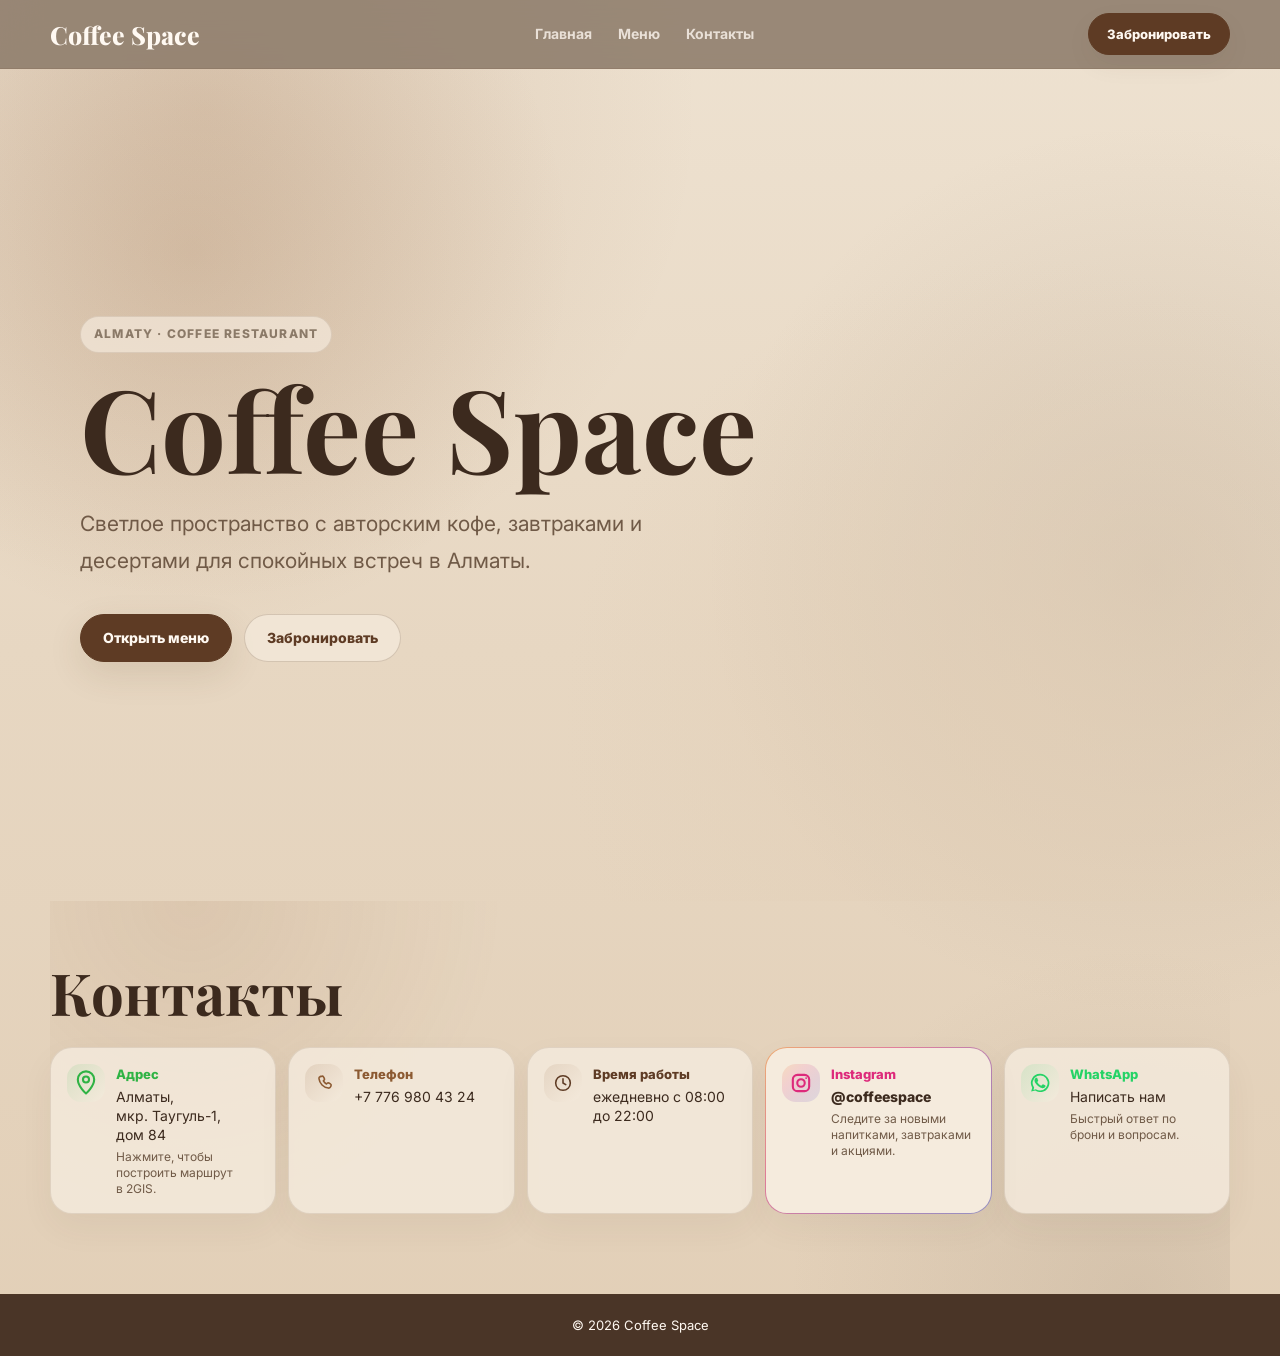
==== commit f613dc7c: "Улучшил блок контактов и фирменные акценты" ====
--- a/index.html
+++ b/index.html
@@ -70,7 +70,7 @@
         <a class="contacts-card" href="tel:+77769804324">
           <span class="contacts-card-icon" aria-hidden="true">
             <svg width="22" height="22" viewBox="0 0 24 24">
-              <path d="M7.4 4.8 9 4.1a1.4 1.4 0 0 1 1.7.5l1.1 1.8a1.4 1.4 0 0 1-.2 1.7l-.8.9a10 10 0 0 0 4.2 4.2l.9-.8a1.4 1.4 0 0 1 1.7-.2l1.8 1.1a1.4 1.4 0 0 1 .5 1.7l-.7 1.6c-.4.9-1.3 1.4-2.3 1.2C11.7 16.9 7.1 12.3 6.2 7.1c-.2-1 .3-1.9 1.2-2.3Z" fill="none" stroke="currentColor" stroke-width="1.7" stroke-linejoin="round"/>
+              <path d="M8.3 5.2 9.5 4.7c.7-.3 1.5 0 1.9.7l1 1.7c.3.6.2 1.3-.3 1.8l-.8.8a9 9 0 0 0 3.4 3.4l.8-.8c.5-.5 1.2-.6 1.8-.3l1.7 1c.7.4 1 1.2.7 1.9l-.5 1.2c-.4 1-1.4 1.6-2.5 1.4C11.4 16.8 7.2 12.6 6.5 7.3c-.2-1.1.4-2.1 1.4-2.5Z" fill="none" stroke="currentColor" stroke-width="1.75" stroke-linecap="round" stroke-linejoin="round"/>
             </svg>
           </span>
           <span class="contacts-card-content">
@@ -110,8 +110,7 @@
         <a class="contacts-card whatsapp-card" href="#" data-whatsapp-contact>
           <span class="contacts-card-icon" aria-hidden="true">
             <svg width="22" height="22" viewBox="0 0 24 24">
-              <path d="M7.2 18.2 4.8 19l.8-2.4A7.4 7.4 0 1 1 7.2 18.2Z" fill="none" stroke="currentColor" stroke-width="1.7" stroke-linejoin="round"/>
-              <path d="M9.2 9.2c.4 1.6 1.7 2.9 3.6 3.6l1-.9 1.6.8c-.2 1.1-.9 1.8-1.9 1.8-2.7-.1-5-2.2-5.7-4.8-.2-.9.4-1.7 1.4-2l.8 1.5-.8 1Z" fill="none" stroke="currentColor" stroke-width="1.25" stroke-linejoin="round"/>
+              <path fill="currentColor" d="M17.47 14.38c-.3-.15-1.76-.87-2.03-.97-.27-.1-.47-.15-.67.15-.2.3-.77.97-.94 1.17-.17.2-.35.22-.65.07-.3-.15-1.26-.46-2.4-1.48-.89-.79-1.49-1.76-1.66-2.06-.17-.3-.02-.46.13-.61.13-.13.3-.35.45-.52.15-.17.2-.3.3-.5.1-.2.05-.37-.02-.52-.08-.15-.67-1.61-.92-2.21-.24-.58-.49-.5-.67-.51h-.57c-.2 0-.52.07-.79.37-.27.3-1.04 1.02-1.04 2.48s1.06 2.88 1.21 3.08c.15.2 2.09 3.19 5.06 4.47.71.31 1.26.49 1.69.63.71.23 1.35.2 1.86.12.57-.08 1.76-.72 2.01-1.42.25-.7.25-1.3.17-1.42-.07-.13-.27-.2-.57-.35M12.04 2a9.94 9.94 0 0 0-8.5 15.09L2.36 21.4l4.42-1.16A9.95 9.95 0 1 0 12.04 2m0 18.18a8.22 8.22 0 0 1-4.19-1.15l-.3-.18-2.62.69.7-2.56-.2-.32a8.2 8.2 0 1 1 6.61 3.52"/>
             </svg>
           </span>
           <span class="contacts-card-content">
--- a/style.css
+++ b/style.css
@@ -296,6 +296,9 @@
 }
 
 .contacts-card {
+  --contact-accent: var(--coffee);
+  --contact-accent-soft: rgba(140, 90, 50, 0.12);
+  --contact-glow: rgba(85, 55, 25, 0.12);
   min-height: 126px;
   padding: 16px;
   display: flex;
@@ -306,12 +309,12 @@
   background: rgba(245, 235, 221, 0.82);
   color: var(--ink);
   box-shadow: 0 14px 34px rgba(72, 48, 31, 0.055);
-  transition: border-color 280ms, box-shadow 280ms, transform 280ms, color 280ms;
+  transition: border-color 280ms, box-shadow 280ms, transform 280ms, color 280ms, background-color 280ms;
 }
 
 .contacts-card:hover {
-  border-color: rgba(185, 133, 85, 0.38);
-  box-shadow: var(--shadow-hover);
+  border-color: color-mix(in srgb, var(--contact-accent) 48%, transparent);
+  box-shadow: 0 18px 48px var(--contact-glow);
   transform: translateY(-3px);
 }
 
@@ -323,13 +326,15 @@
   align-items: center;
   justify-content: center;
   border-radius: 14px;
-  background: #e7d7c2;
-  color: var(--coffee);
+  background: linear-gradient(135deg, var(--contact-accent-soft), rgba(245, 235, 221, 0.78));
+  color: var(--contact-accent);
   transition: background 280ms, color 280ms, transform 280ms;
 }
 
 .contacts-card:hover .contacts-card-icon {
-  transform: scale(1.06);
+  background: var(--contact-accent);
+  color: var(--button-text);
+  transform: scale(1.08);
 }
 
 .contacts-card-content {
@@ -339,9 +344,10 @@
 }
 
 .contacts-card-content strong {
-  color: var(--coffee);
+  color: var(--contact-accent);
   font-size: 13px;
   font-weight: 800;
+  transition: color 280ms;
 }
 
 .contacts-card-content span,
@@ -362,10 +368,48 @@
   cursor: pointer;
 }
 
+.contacts-address {
+  --contact-accent: #2fb344;
+  --contact-accent-soft: rgba(47, 179, 68, 0.12);
+  --contact-glow: rgba(47, 179, 68, 0.2);
+}
+
+.contacts-card[href^="tel:"] {
+  --contact-accent: var(--caramel);
+  --contact-accent-soft: rgba(140, 90, 50, 0.14);
+  --contact-glow: rgba(85, 55, 25, 0.16);
+}
+
+.whatsapp-card {
+  --contact-accent: #25d366;
+  --contact-accent-soft: rgba(37, 211, 102, 0.13);
+  --contact-glow: rgba(37, 211, 102, 0.26);
+}
+
+.whatsapp-card:hover .contacts-card-icon {
+  background: #1fb85a;
+}
+
+.instagram-card {
+  --contact-accent: #dd2a7b;
+  --contact-accent-soft: rgba(221, 42, 123, 0.1);
+  --contact-glow: rgba(221, 42, 123, 0.18);
+  position: relative;
+  border-color: transparent;
+  background:
+    linear-gradient(var(--card), var(--card)) padding-box,
+    linear-gradient(135deg, rgba(245, 133, 41, 0.5), rgba(221, 42, 123, 0.5), rgba(129, 52, 175, 0.5), rgba(81, 91, 212, 0.5)) border-box;
+}
+
+.instagram-card:hover {
+  border-color: transparent;
+  box-shadow: 0 18px 48px rgba(129, 52, 175, 0.2);
+}
+
 .contacts-address::after {
   content: "→";
   margin-left: auto;
-  color: var(--caramel);
+  color: var(--contact-accent);
   opacity: 0;
   transform: translateX(-5px);
   transition: opacity 250ms, transform 250ms;
@@ -376,8 +420,13 @@
   transform: translateX(0);
 }
 
+.instagram-icon {
+  background: linear-gradient(135deg, rgba(245, 133, 41, 0.16), rgba(221, 42, 123, 0.14), rgba(129, 52, 175, 0.14), rgba(81, 91, 212, 0.14));
+  color: #dd2a7b;
+}
+
 .instagram-card:hover .instagram-icon {
-  background: linear-gradient(135deg, #e1306c, #833ab4 52%, #f77737);
+  background: linear-gradient(135deg, #f58529, #dd2a7b 38%, #8134af 68%, #515bd4);
   color: #fff9f2;
 }
 
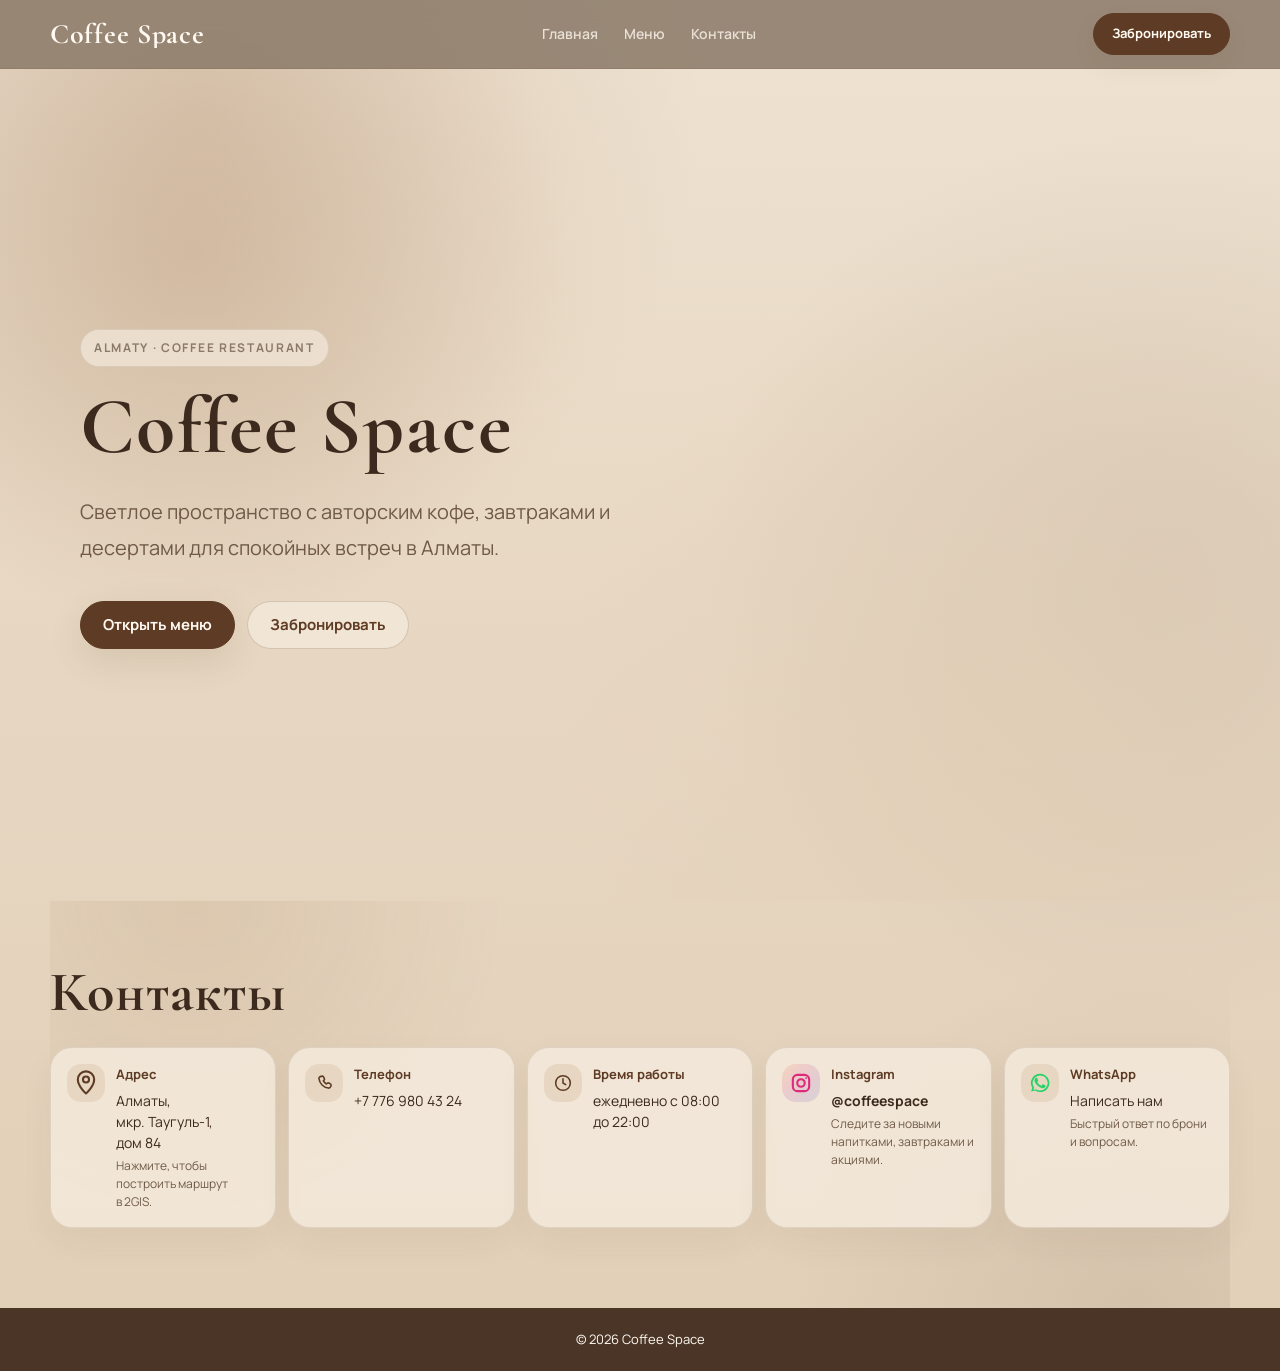
==== commit 4c601c0d: "ПОменял шрифт" ====
--- a/index.html
+++ b/index.html
@@ -11,7 +11,7 @@
   <title>Coffee Space - кофейня</title>
   <link rel="preconnect" href="https://fonts.googleapis.com">
   <link rel="preconnect" href="https://fonts.gstatic.com" crossorigin>
-  <link href="https://fonts.googleapis.com/css2?family=Inter:wght@400;500;600;700;800&family=Playfair+Display:wght@700;800&display=swap" rel="stylesheet">
+  <link href="https://fonts.googleapis.com/css2?family=Cormorant+Garamond:wght@500;600;700&family=Manrope:wght@400;500;600;700;800&display=swap" rel="stylesheet">
   <link rel="stylesheet" href="style.css">
 </head>
 <body>
--- a/style.css
+++ b/style.css
@@ -34,8 +34,9 @@
     radial-gradient(circle at 16% 8%, rgba(140, 90, 50, 0.16), transparent 30%),
     radial-gradient(circle at 90% 42%, rgba(139, 122, 104, 0.18), transparent 32%),
     linear-gradient(180deg, var(--milk), var(--ivory) 48%, var(--porcelain) 100%);
-  font-family: "Inter", Arial, sans-serif;
-  line-height: 1.55;
+  font-family: "Manrope", Arial, sans-serif;
+  font-weight: 400;
+  line-height: 1.68;
 }
 
 body.table-modal-open {
@@ -74,11 +75,37 @@
 
 .logo {
   color: #fff9f2;
-  font-family: "Playfair Display", Georgia, serif;
-  font-size: 25px;
-  font-weight: 800;
+  background-image: linear-gradient(110deg, #fff9f2 0%, #fff9f2 38%, rgba(255, 248, 214, 0.86) 46%, rgba(248, 213, 138, 0.9) 50%, transparent 56%, #fff9f2 64%, #fff9f2 100%);
+  background-size: 260% 100%;
+  background-position: 130% 0;
+  -webkit-background-clip: text;
+  background-clip: text;
+  -webkit-text-fill-color: transparent;
+  font-family: "Cormorant Garamond", Georgia, serif;
+  font-size: 28px;
+  font-weight: 700;
   line-height: 1;
+  letter-spacing: 0.025em;
   white-space: nowrap;
+  animation: logo-shine 7.2s ease-in-out infinite;
+}
+
+@keyframes logo-shine {
+  0%,
+  68% {
+    background-position: 130% 0;
+  }
+
+  94%,
+  100% {
+    background-position: -130% 0;
+  }
+}
+
+@media (prefers-reduced-motion: reduce) {
+  .logo {
+    animation: none;
+  }
 }
 
 .nav-links {
@@ -88,7 +115,7 @@
   gap: 26px;
   color: rgba(255, 249, 242, 0.78);
   font-size: 14px;
-  font-weight: 700;
+  font-weight: 600;
 }
 
 .nav-links a,
@@ -115,7 +142,7 @@
   background: rgba(245, 235, 221, 0.72);
   color: var(--ink);
   font-size: 13px;
-  font-weight: 800;
+  font-weight: 700;
   white-space: nowrap;
   box-shadow: 0 10px 26px rgba(72, 48, 31, 0.06);
 }
@@ -203,26 +230,27 @@
   background: rgba(245, 235, 221, 0.68);
   color: var(--bronze);
   font-size: 12px;
-  font-weight: 800;
-  letter-spacing: 0.1em;
+  font-weight: 700;
+  letter-spacing: 0.14em;
   text-transform: uppercase;
 }
 
 .hero h1 {
   margin: 0;
   color: var(--ink);
-  font-family: "Playfair Display", Georgia, serif;
-  font-size: clamp(66px, 9vw, 118px);
-  line-height: 0.9;
-  letter-spacing: 0;
+  font-family: "Cormorant Garamond", Georgia, serif;
+  font-size: clamp(70px, 7vw, 80px);
+  line-height: 0.96;
+  letter-spacing: 0.025em;
 }
 
 .hero-text {
   max-width: 600px;
   margin: 28px 0 34px;
   color: var(--muted);
-  font-size: clamp(17px, 1.8vw, 21px);
-  line-height: 1.75;
+  font-size: clamp(17px, 1.7vw, 20px);
+  font-weight: 400;
+  line-height: 1.82;
 }
 
 .hero-actions {
@@ -240,9 +268,9 @@
   align-items: center;
   justify-content: center;
   border-radius: 999px;
-  font-family: "Inter", Arial, sans-serif;
-  font-size: 14px;
-  font-weight: 800;
+  font-family: "Manrope", Arial, sans-serif;
+  font-size: 15px;
+  font-weight: 700;
   white-space: nowrap;
 }
 
@@ -276,9 +304,10 @@
 .section h2 {
   margin: 0 0 26px;
   color: var(--ink);
-  font-family: "Playfair Display", Georgia, serif;
-  font-size: clamp(36px, 4.8vw, 58px);
-  line-height: 1;
+  font-family: "Cormorant Garamond", Georgia, serif;
+  font-size: clamp(48px, 4.8vw, 56px);
+  line-height: 1.04;
+  letter-spacing: 0.018em;
 }
 
 .contacts {
@@ -296,9 +325,6 @@
 }
 
 .contacts-card {
-  --contact-accent: var(--coffee);
-  --contact-accent-soft: rgba(140, 90, 50, 0.12);
-  --contact-glow: rgba(85, 55, 25, 0.12);
   min-height: 126px;
   padding: 16px;
   display: flex;
@@ -313,8 +339,8 @@
 }
 
 .contacts-card:hover {
-  border-color: color-mix(in srgb, var(--contact-accent) 48%, transparent);
-  box-shadow: 0 18px 48px var(--contact-glow);
+  border-color: rgba(185, 133, 85, 0.38);
+  box-shadow: var(--shadow-hover);
   transform: translateY(-3px);
 }
 
@@ -326,14 +352,12 @@
   align-items: center;
   justify-content: center;
   border-radius: 14px;
-  background: linear-gradient(135deg, var(--contact-accent-soft), rgba(245, 235, 221, 0.78));
-  color: var(--contact-accent);
+  background: #e7d7c2;
+  color: var(--coffee);
   transition: background 280ms, color 280ms, transform 280ms;
 }
 
 .contacts-card:hover .contacts-card-icon {
-  background: var(--contact-accent);
-  color: var(--button-text);
   transform: scale(1.08);
 }
 
@@ -344,9 +368,9 @@
 }
 
 .contacts-card-content strong {
-  color: var(--contact-accent);
+  color: var(--coffee);
   font-size: 13px;
-  font-weight: 800;
+  font-weight: 700;
   transition: color 280ms;
 }
 
@@ -354,13 +378,15 @@
 .instagram-link {
   color: var(--ink);
   font-size: 14px;
-  line-height: 1.35;
+  font-weight: 400;
+  line-height: 1.5;
 }
 
 .contacts-card-content small {
   color: var(--muted);
   font-size: 12px;
-  line-height: 1.35;
+  font-weight: 400;
+  line-height: 1.5;
 }
 
 .contacts-address,
@@ -368,48 +394,10 @@
   cursor: pointer;
 }
 
-.contacts-address {
-  --contact-accent: #2fb344;
-  --contact-accent-soft: rgba(47, 179, 68, 0.12);
-  --contact-glow: rgba(47, 179, 68, 0.2);
-}
-
-.contacts-card[href^="tel:"] {
-  --contact-accent: var(--caramel);
-  --contact-accent-soft: rgba(140, 90, 50, 0.14);
-  --contact-glow: rgba(85, 55, 25, 0.16);
-}
-
-.whatsapp-card {
-  --contact-accent: #25d366;
-  --contact-accent-soft: rgba(37, 211, 102, 0.13);
-  --contact-glow: rgba(37, 211, 102, 0.26);
-}
-
-.whatsapp-card:hover .contacts-card-icon {
-  background: #1fb85a;
-}
-
-.instagram-card {
-  --contact-accent: #dd2a7b;
-  --contact-accent-soft: rgba(221, 42, 123, 0.1);
-  --contact-glow: rgba(221, 42, 123, 0.18);
-  position: relative;
-  border-color: transparent;
-  background:
-    linear-gradient(var(--card), var(--card)) padding-box,
-    linear-gradient(135deg, rgba(245, 133, 41, 0.5), rgba(221, 42, 123, 0.5), rgba(129, 52, 175, 0.5), rgba(81, 91, 212, 0.5)) border-box;
-}
-
-.instagram-card:hover {
-  border-color: transparent;
-  box-shadow: 0 18px 48px rgba(129, 52, 175, 0.2);
-}
-
 .contacts-address::after {
   content: "→";
   margin-left: auto;
-  color: var(--contact-accent);
+  color: var(--caramel);
   opacity: 0;
   transform: translateX(-5px);
   transition: opacity 250ms, transform 250ms;
@@ -430,9 +418,13 @@
   color: #fff9f2;
 }
 
+.whatsapp-card .contacts-card-icon {
+  color: #25d366;
+}
+
 .instagram-link {
   width: fit-content;
-  font-weight: 800;
+  font-weight: 700;
   transition: color 250ms;
 }
 
@@ -487,16 +479,19 @@
 
 .menu-heading h2 {
   margin: 0;
-  font-family: "Playfair Display", Georgia, serif;
-  font-size: clamp(46px, 6vw, 76px);
-  line-height: 0.95;
+  font-family: "Cormorant Garamond", Georgia, serif;
+  font-size: clamp(48px, 6vw, 56px);
+  line-height: 1.04;
+  letter-spacing: 0.018em;
 }
 
 .menu-heading p {
   max-width: 560px;
   margin: 16px auto 0;
   color: var(--muted);
-  font-size: 16px;
+  font-size: 17px;
+  font-weight: 400;
+  line-height: 1.72;
 }
 
 .menu-filter {
@@ -538,9 +533,9 @@
   border-radius: 999px;
   background: transparent;
   color: var(--muted);
-  font-family: "Inter", Arial, sans-serif;
-  font-size: 13px;
-  font-weight: 800;
+  font-family: "Manrope", Arial, sans-serif;
+  font-size: 14px;
+  font-weight: 700;
   white-space: nowrap;
   cursor: pointer;
   transition: color 250ms, background-color 250ms, transform 250ms;
@@ -606,25 +601,28 @@
   background: #e7d7c2;
   color: var(--bronze);
   font-size: 10px;
-  font-weight: 800;
-  letter-spacing: 0.04em;
+  font-weight: 700;
+  letter-spacing: 0.08em;
   text-transform: uppercase;
 }
 
 .menu-card h3 {
   margin: 10px 2px 5px;
   color: var(--ink);
-  font-family: "Playfair Display", Georgia, serif;
-  font-size: 22px;
-  line-height: 1.05;
+  font-family: "Cormorant Garamond", Georgia, serif;
+  font-size: 30px;
+  font-weight: 700;
+  line-height: 1.08;
+  letter-spacing: 0.012em;
 }
 
 .menu-card p {
   min-height: 0;
   margin: 0 2px 14px;
   color: var(--muted);
-  font-size: 13px;
-  line-height: 1.45;
+  font-size: 16px;
+  font-weight: 400;
+  line-height: 1.58;
 }
 
 .card-footer {
@@ -639,7 +637,7 @@
 .price {
   color: var(--coffee);
   font-size: 18px;
-  font-weight: 800;
+  font-weight: 700;
 }
 
 .menu-add-button {
@@ -728,13 +726,13 @@
 
 .table-bar-content strong {
   font-size: 15px;
-  font-weight: 800;
+  font-weight: 700;
 }
 
 .table-bar-content span {
   color: rgba(255, 249, 242, 0.74);
   font-size: 12px;
-  font-weight: 700;
+  font-weight: 500;
 }
 
 .table-show-button,
@@ -742,7 +740,7 @@
 .table-modal-close,
 .table-qty-button,
 .table-remove-button {
-  font-family: "Inter", Arial, sans-serif;
+  font-family: "Manrope", Arial, sans-serif;
   cursor: pointer;
   transition: color 260ms, background-color 260ms, border-color 260ms, box-shadow 260ms, transform 260ms;
 }
@@ -755,7 +753,7 @@
   background: var(--card);
   color: var(--coffee);
   font-size: 13px;
-  font-weight: 800;
+  font-weight: 700;
   white-space: nowrap;
 }
 
@@ -838,22 +836,25 @@
   margin: 0 48px 4px 0;
   color: var(--caramel);
   font-size: 12px;
-  font-weight: 800;
-  letter-spacing: 0.12em;
+  font-weight: 700;
+  letter-spacing: 0.14em;
   text-transform: uppercase;
 }
 
 .table-modal h2 {
   margin: 0;
-  font-family: "Playfair Display", Georgia, serif;
+  font-family: "Cormorant Garamond", Georgia, serif;
   font-size: 38px;
-  line-height: 1;
+  line-height: 1.04;
+  letter-spacing: 0.018em;
 }
 
 .table-modal-note {
   margin: 9px 48px 18px 0;
   color: var(--muted);
   font-size: 14px;
+  font-weight: 400;
+  line-height: 1.55;
 }
 
 .table-order-list {
@@ -894,8 +895,8 @@
   overflow: hidden;
   color: var(--ink);
   font-size: 14px;
-  font-weight: 800;
-  line-height: 1.2;
+  font-weight: 700;
+  line-height: 1.28;
   text-overflow: ellipsis;
   white-space: nowrap;
 }
@@ -903,7 +904,7 @@
 .table-order-info span {
   color: var(--coffee);
   font-size: 13px;
-  font-weight: 800;
+  font-weight: 700;
 }
 
 .table-order-controls {
@@ -924,7 +925,7 @@
   background: var(--ivory);
   color: var(--coffee);
   font-size: 17px;
-  font-weight: 800;
+  font-weight: 700;
   line-height: 1;
 }
 
@@ -944,7 +945,7 @@
   text-align: center;
   color: var(--ink);
   font-size: 14px;
-  font-weight: 800;
+  font-weight: 700;
 }
 
 .table-modal-footer {
@@ -965,14 +966,14 @@
 .table-total span {
   color: var(--muted);
   font-size: 12px;
-  font-weight: 800;
+  font-weight: 700;
   text-transform: uppercase;
 }
 
 .table-total strong {
   color: var(--coffee);
   font-size: 24px;
-  font-weight: 800;
+  font-weight: 700;
 }
 
 .table-clear-button {
@@ -983,7 +984,7 @@
   background: transparent;
   color: var(--coffee);
   font-size: 13px;
-  font-weight: 800;
+  font-weight: 700;
 }
 
 .table-clear-button:hover {
@@ -1079,7 +1080,7 @@
   }
 
   .hero h1 {
-    font-size: clamp(42px, 13vw, 60px);
+    font-size: clamp(42px, 12vw, 48px);
   }
 
   .hero-text {
@@ -1107,6 +1108,7 @@
 
   .section h2 {
     margin-bottom: 18px;
+    font-size: clamp(32px, 10vw, 36px);
   }
 
   .contacts-grid {
@@ -1131,7 +1133,7 @@
   }
 
   .menu-heading h2 {
-    font-size: clamp(36px, 12vw, 50px);
+    font-size: clamp(32px, 10vw, 36px);
   }
 
   .menu-heading p {
@@ -1209,7 +1211,8 @@
   .menu-card h3 {
     grid-area: title;
     margin: 4px 0 2px;
-    font-size: 18px;
+    font-size: 22px;
+    line-height: 1.02;
   }
 
   .menu-card p {
@@ -1339,7 +1342,7 @@
   }
 
   .hero h1 {
-    font-size: 40px;
+    font-size: 42px;
   }
 
   .button {
@@ -1358,7 +1361,7 @@
   }
 
   .menu-card h3 {
-    font-size: 17px;
+    font-size: 21px;
   }
 
   .table-bar-content strong {
